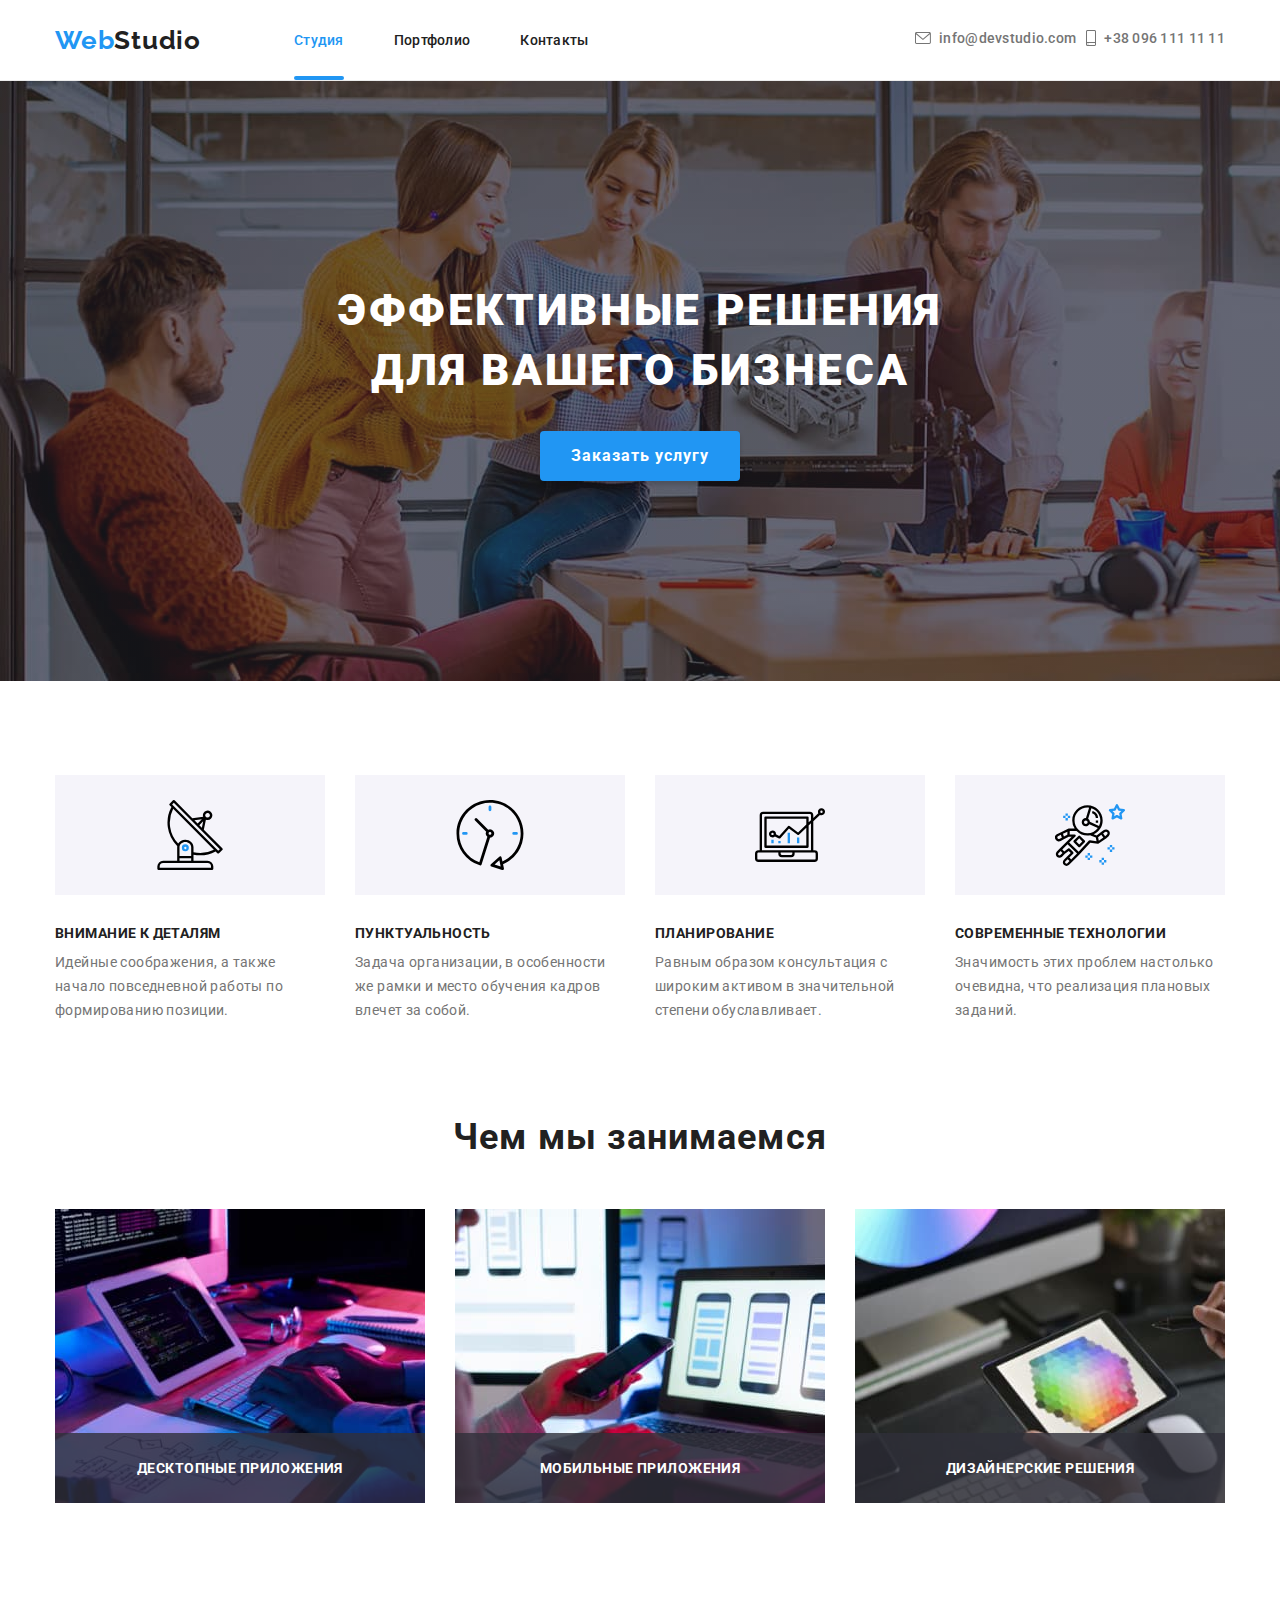
==== index.html @ fc6b143d "делает секцию work адаптивной" ====
<!DOCTYPE html>
<html lang="ru">
  <head>
    <meta charset="UTF-8" />
    <meta name="viewport" content="width=device-width, initial-scale=1.0" />
    <link
      href="https://fonts.googleapis.com/css2?family=Raleway:wght@700&family=Roboto:wght@400;500;700;900&display=swap"
      rel="stylesheet"
    />
    <link rel="stylesheet" href="./css/main.min.css" />
    <title>WebStudio</title>
  </head>
  <body>
    <!-- Header -->
    <header class="page-header">
      <div class="header-container">
        <a lang="en" href="./index.html" class="logo"
          ><span class="logo-accent">Web</span>Studio</a
        >

        <button type="button" class="menu-button">
          <svg
            class="mobile-menu-icon"
            width="40"
            height="40"
            aria-label="Переключатель мобильного меню"
          >
            <use
              class="icon-menu"
              href="./image/sprite.svg#icon-menu-mob"
            ></use>
            <use
              class="icon-close"
              href="./image/sprite.svg#icon-menu-close"
            ></use>
          </svg>
        </button>

        <div class="navigation-links">
          <nav>
            <ul class="top-menu">
              <li class="item">
                <a href="./index.html" class="top-menu--link current">Студия</a>
              </li>
              <li class="item">
                <a href="./portfolio.html" class="top-menu--link">Портфолио</a>
              </li>
              <li class="item">
                <a href="" class="top-menu--link">Контакты</a>
              </li>
            </ul>
          </nav>

          <address class="address">
            <ul class="top-address">
              <li class="item">
                <a href="mailto:info@devstudio.com" class="top-address--link"
                  ><svg class="mail-svg" width="16" height="12">
                    <use href="./image/sprite.svg#icon-envelope-hover"></use>
                  </svg>
                  info@devstudio.com</a
                >
              </li>
              <li class="item">
                <a href="tel:+380961111111" class="top-address--link"
                  ><svg class="phone-svg" width="10" height="16">
                    <use href="./image/sprite.svg#icon-smartphone"></use>
                  </svg>
                  +38 096 111 11 11</a
                >
              </li>
            </ul>
          </address>
        </div>
      </div>
    </header>
    <main>
      <!-- Герой -->

      <section class="hero">
        <div class="hero-container">
          <h1 class="main-title">Эффективные решения для вашего бизнеса</h1>
          <button type="button" class="button" data-modal-open>
            Заказать услугу
          </button>
        </div>
      </section>

      <!-- Преимущества -->

      <section class="advantage">
        <div class="advantage-container">
          <h2 class="visually-hidden">Преимущества</h2>
          <ul class="advantage-list">
            <li class="item">
              <div class="advantage--icon">
                <svg class="" width="70" height="70">
                  <use href="./image/sprite.svg#icon-antenna"></use>
                </svg>
              </div>
              <p class="advantage-title">Внимание к деталям</p>
              <p class="text">
                Идейные соображения, а также начало повседневной работы по
                формированию позиции.
              </p>
            </li>
            <li class="item">
              <div class="advantage--icon">
                <svg class="" width="70" height="70">
                  <use href="./image/sprite.svg#icon-clock"></use>
                </svg>
              </div>
              <p class="advantage-title">Пунктуальность</p>
              <p class="text">
                Задача организации, в особенности же рамки и место обучения
                кадров влечет за собой.
              </p>
            </li>
            <li class="item">
              <div class="advantage--icon">
                <svg class="" width="70" height="70">
                  <use href="./image/sprite.svg#icon-diagram"></use>
                </svg>
              </div>
              <p class="advantage-title">Планирование</p>
              <p class="text">
                Равным образом консультация с широким активом в значительной
                степени обуславливает.
              </p>
            </li>
            <li class="item">
              <div class="advantage--icon">
                <svg class="" width="70" height="70">
                  <use href="./image/sprite.svg#icon-astronaut"></use>
                </svg>
              </div>
              <p class="advantage-title">Современные технологии</p>
              <p class="text">
                Значимость этих проблем настолько очевидна, что реализация
                плановых заданий.
              </p>
            </li>
          </ul>
        </div>
      </section>

      <!-- Чем мы занимаемся -->

      <section class="work">
        <div class="work-container">
          <h2 class="title">Чем мы занимаемся</h2>
          <ul class="work-list">
            <li class="item">
              <img
                src="./image/rozrabotka.jpg"
                alt="Разработка сайтов"
                width="370"
                height="294"
              />
              <p class="work--title">Десктопные приложения</p>
            </li>
            <li class="item">
              <img
                src="./image/adaptiv-saitov.jpg"
                alt="Адаптивные сайты"
                width="370"
                height="294"
              />
              <p class="work--title">Мобильные приложения</p>
            </li>
            <li class="item">
              <img
                src="./image/dizain.jpg"
                alt="Создание дизайна для сайтов"
                width="370"
                height="294"
              />
              <p class="work--title">Дизайнерские решения</p>
            </li>
          </ul>
        </div>
      </section>

      <!-- Наша команда -->

      <section class="team" hidden>
        <div class="team-container">
          <h2 class="title">Наша команда</h2>
          <ul class="team-list">
            <li class="item">
              <img
                class="photo"
                src="./image/demyanenko.jpg"
                alt="Игорь Демьяненко"
                width="270"
                height="260"
              />
              <h3 class="name">Игорь Демьяненко</h3>
              <p class="specialty" lang="en">Product Designer</p>
              <ul class="social">
                <li class="social-item">
                  <a class="social-link" href="">
                    <svg class="social-svg" width="20" height="20">
                      <use href="./image/sprite.svg#icon-instagram"></use>
                    </svg>
                  </a>
                </li>
                <li class="social-item">
                  <a class="social-link" href="">
                    <svg class="social-svg" width="20" height="20">
                      <use href="./image/sprite.svg#icon-twitter"></use>
                    </svg>
                  </a>
                </li>
                <li class="social-item">
                  <a class="social-link" href="">
                    <svg class="social-svg" width="20" height="20">
                      <use href="./image/sprite.svg#icon-facebook"></use>
                    </svg>
                  </a>
                </li>
                <li class="social-item">
                  <a class="social-link" href="">
                    <svg class="social-svg" width="20" height="20">
                      <use href="./image/sprite.svg#icon-linkedin"></use>
                    </svg>
                  </a>
                </li>
              </ul>
            </li>
            <li class="item">
              <img
                class="photo"
                src="./image/repina.jpg"
                alt="Ольга Репина"
                width="270"
                height="260"
              />
              <h3 class="name">Ольга Репина</h3>
              <p class="specialty" lang="en">Frontend Developer</p>
              <ul class="social">
                <li class="social-item">
                  <a class="social-link" href="">
                    <svg class="social-svg" width="20" height="20">
                      <use href="./image/sprite.svg#icon-instagram"></use>
                    </svg>
                  </a>
                </li>
                <li class="social-item">
                  <a class="social-link" href="">
                    <svg class="social-svg" width="20" height="20">
                      <use href="./image/sprite.svg#icon-twitter"></use>
                    </svg>
                  </a>
                </li>
                <li class="social-item">
                  <a class="social-link" href="">
                    <svg class="social-svg" width="20" height="20">
                      <use href="./image/sprite.svg#icon-facebook"></use>
                    </svg>
                  </a>
                </li>
                <li class="social-item">
                  <a class="social-link" href="">
                    <svg class="social-svg" width="20" height="20">
                      <use href="./image/sprite.svg#icon-linkedin"></use>
                    </svg>
                  </a>
                </li>
              </ul>
            </li>
            <li class="item">
              <img
                class="photo"
                src="./image/tarasov.jpg"
                alt="Николай Тарасов"
                width="270"
                height="260"
              />
              <h3 class="name">Николай Тарасов</h3>
              <p class="specialty" lang="en">Marketing</p>
              <ul class="social">
                <li class="social-item">
                  <a class="social-link" href="">
                    <svg class="social-svg" width="20" height="20">
                      <use href="./image/sprite.svg#icon-instagram"></use>
                    </svg>
                  </a>
                </li>
                <li class="social-item">
                  <a class="social-link" href="">
                    <svg class="social-svg" width="20" height="20">
                      <use href="./image/sprite.svg#icon-twitter"></use>
                    </svg>
                  </a>
                </li>
                <li class="social-item">
                  <a class="social-link" href="">
                    <svg class="social-svg" width="20" height="20">
                      <use href="./image/sprite.svg#icon-facebook"></use>
                    </svg>
                  </a>
                </li>
                <li class="social-item">
                  <a class="social-link" href="">
                    <svg class="social-svg" width="20" height="20">
                      <use href="./image/sprite.svg#icon-linkedin"></use>
                    </svg>
                  </a>
                </li>
              </ul>
            </li>
            <li class="item">
              <img
                class="photo"
                src="./image/ermakov.jpg"
                alt="Михаил Ермаков"
                width="270"
                height="260"
              />
              <h3 class="name">Михаил Ермаков</h3>
              <p class="specialty" lang="en">UI Designer</p>
              <ul class="social">
                <li class="social-item">
                  <a class="social-link" href="">
                    <svg class="social-svg" width="20" height="20">
                      <use href="./image/sprite.svg#icon-instagram"></use>
                    </svg>
                  </a>
                </li>
                <li class="social-item">
                  <a class="social-link" href="">
                    <svg class="social-svg" width="20" height="20">
                      <use href="./image/sprite.svg#icon-twitter"></use>
                    </svg>
                  </a>
                </li>
                <li class="social-item">
                  <a class="social-link" href="">
                    <svg class="social-svg" width="20" height="20">
                      <use href="./image/sprite.svg#icon-facebook"></use>
                    </svg>
                  </a>
                </li>
                <li class="social-item">
                  <a class="social-link" href="">
                    <svg class="social-svg" width="20" height="20">
                      <use href="./image/sprite.svg#icon-linkedin"></use>
                    </svg>
                  </a>
                </li>
              </ul>
            </li>
          </ul>
        </div>
      </section>

      <!-- Клиенты -->

      <section class="clients" hidden>
        <div class="clients-container">
          <h2 class="title">Постоянные клиенты</h2>
          <ul class="clients-list">
            <li class="clients-item">
              <a href="" class="clients-link"
                ><svg class="clients-svg" width="44" height="49">
                  <use href="./image/sprite.svg#icon-logo-1"></use></svg
              ></a>
            </li>
            <li class="clients-item">
              <a href="" class="clients-link"
                ><svg class="clients-svg" width="40" height="52">
                  <use href="./image/sprite.svg#icon-logo-2"></use></svg
              ></a>
            </li>
            <li class="clients-item">
              <a href="" class="clients-link"
                ><svg class="clients-svg" width="41" height="42">
                  <use href="./image/sprite.svg#icon-logo-3"></use></svg
              ></a>
            </li>
            <li class="clients-item">
              <a href="" class="clients-link"
                ><svg class="clients-svg" width="79" height="42">
                  <use href="./image/sprite.svg#icon-logo-4"></use></svg
              ></a>
            </li>
            <li class="clients-item">
              <a href="" class="clients-link"
                ><svg class="clients-svg" width="59" height="47">
                  <use href="./image/sprite.svg#icon-logo-5"></use></svg
              ></a>
            </li>
            <li class="clients-item">
              <a href="" class="clients-link"
                ><svg class="clients-svg" width="88" height="45">
                  <use href="./image/sprite.svg#icon-logo-6"></use></svg
              ></a>
            </li>
          </ul>
        </div>
      </section>
    </main>

    <!-- Footer -->

    <footer class="footer" hidden>
      <div class="footer-container">
        <div class="address">
          <a lang="en" href="./index.html" class="logo"
            ><span class="logo-accent">Web</span>Studio</a
          >
          <address>
            <ul class="footer-address">
              <li class="item">
                <a
                  href="https://goo.gl/maps/jd2Q6fffBSF1kD2X9"
                  class="footer-address__link"
                  target="_blank"
                  >г. Киев, пр-т Леси Украинки, 26</a
                >
              </li>
              <li class="item">
                <a href="mailto:info@example.com" class="footer-address__link"
                  >info@example.com</a
                >
              </li>
              <li class="item">
                <a href="tel:+380991111111" class="footer-address__link"
                  >+38 099 111 11 11</a
                >
              </li>
            </ul>
          </address>
        </div>

        <!-- Блок присоединяйтесь -->

        <div class="join">
          <b class="join-title">присоединяйтесь</b>
          <ul class="social">
            <li class="social-item">
              <a class="social-link" href="">
                <svg class="social-svg" width="20" height="20">
                  <use href="./image/sprite.svg#icon-instagram"></use>
                </svg>
              </a>
            </li>
            <li class="social-item">
              <a class="social-link" href="">
                <svg class="social-svg" width="20" height="20">
                  <use href="./image/sprite.svg#icon-twitter"></use>
                </svg>
              </a>
            </li>
            <li class="social-item">
              <a class="social-link" href="">
                <svg class="social-svg" width="20" height="20">
                  <use href="./image/sprite.svg#icon-facebook"></use>
                </svg>
              </a>
            </li>
            <li class="social-item">
              <a class="social-link" href="">
                <svg class="social-svg" width="20" height="20">
                  <use href="./image/sprite.svg#icon-linkedin"></use>
                </svg>
              </a>
            </li>
          </ul>
        </div>
        <!-- Подпишитесь на рассылку -->

        <div class="subscribe">
          <p class="subscribe--title">Подпишитесь на рассылку</p>
          <form>
            <label class="subscribe--label">
              <input
                type="email"
                name="mail"
                class="user-email"
                placeholder="E-mail"
              />
            </label>
            <button type="submit" class="button">
              <span class="subscribe--button__text">Подписаться</span>
              <svg width="24" height="24">
                <use href="./image/sprite.svg#icon-send"></use>
              </svg>
            </button>
          </form>
        </div>
      </div>
    </footer>
    <!--   <div class="backdrop is-hidden" data-modal hidden>
      <div class="modal">
        <p class="modal-title">Оставьте свои данные, мы вам перезвоним</p>

        <form class="modal-form">
          <label class="modal-label">
            <span class="modal-label-text">Имя</span>

            <input
              class="modal-input"
              type="text"
              name="user-name"
              placeholder=" "
            />
            <svg class="modal-svg" width="18" height="18">
              <use href="./image/sprite.svg#icon-person-black"></use>
            </svg>
          </label>

          <label class="modal-label">
            <span class="modal-label-text">Телефон</span>
            <input
              class="modal-input"
              type="tel"
              name="phone"
              placeholder=" "
            />
            <svg class="modal-svg" width="18" height="18">
              <use href="./image/sprite.svg#icon-phone-black"></use>
            </svg>
          </label>

          <label class="modal-label">
            <span class="modal-label-text">Почта</span>
            <input
              class="modal-input"
              type="email"
              name="mail"
              placeholder=" "
            />
            <svg class="modal-svg" width="18" height="18">
              <use href="./image/sprite.svg#icon-email-black"></use>
            </svg>
          </label>

          <label class="modal-label-textarea">
            <span class="modal-label-text">Комментарий</span>
            <textarea
              class="modal-textarea"
              name="massege"
              placeholder="Введите текст"
            ></textarea>
          </label>

          <label class="label-policy">
            <input
              type="checkbox"
              name="policy-check"
              class="policy-check-input visually-hidden"
            />

            <!-- Оформление чекбокса через свг спрайт -->

    <!--          <span class="label-policy-check">
              <svg width="11" height="8">
                <use href="./image/sprite.svg#icon-Vector"></use>
              </svg>
            </span>

             ===================================== -->

    <!--        <span class="label-policy-text"
              >Соглашаюсь с рассылкой и принимаю
              <a href="" class="policy-link">Условия договора</a></span
            >
          </label>

          <button type="submit" class="modal-button">Отправить</button>
        </form>
        <button type="button" class="modal-btn" data-modal-close>
          <svg class="" width="18" height="18">
            <use href="./image/sprite.svg#icon-close-black"></use>
          </svg>
        </button>
      </div>
    </div>-->
    <script src="./js/modal.js"></script>
  </body>
</html>
---- css/main.min.css ----
/*! modern-normalize v1.0.0 | MIT License | https://github.com/sindresorhus/modern-normalize */*,*::before,*::after{box-sizing:border-box}:root{tab-size:4}html{line-height:1.15;-webkit-text-size-adjust:100%}body{margin:0}body{font-family:system-ui,-apple-system,"Segoe UI",Roboto,Helvetica,Arial,sans-serif,"Apple Color Emoji","Segoe UI Emoji"}hr{height:0;color:inherit}abbr[title]{text-decoration:underline dotted}b,strong{font-weight:bolder}code,kbd,samp,pre{font-family:ui-monospace, SFMono-Regular, Consolas, 'Liberation Mono', Menlo, monospace;font-size:1em}small{font-size:80%}sub,sup{font-size:75%;line-height:0;position:relative;vertical-align:baseline}sub{bottom:-0.25em}sup{top:-0.5em}table{text-indent:0;border-color:inherit}button,input,optgroup,select,textarea{font-family:inherit;font-size:100%;line-height:1.15;margin:0}button,select{text-transform:none}button,[type='button'],[type='reset'],[type='submit']{-webkit-appearance:button}::-moz-focus-inner{border-style:none;padding:0}:-moz-focusring{outline:1px dotted ButtonText}:-moz-ui-invalid{box-shadow:none}legend{padding:0}progress{vertical-align:baseline}::-webkit-inner-spin-button,::-webkit-outer-spin-button{height:auto}[type='search']{-webkit-appearance:textfield;outline-offset:-2px}::-webkit-search-decoration{-webkit-appearance:none}::-webkit-file-upload-button{-webkit-appearance:button;font:inherit}summary{display:list-item}.top-menu,.top-address,.advantage-list,.work-list,.team-list,.clients-list,.footer-address,.social{list-style:none;padding:0;margin:0}.logo,.top-menu--link,.top-address--link,.footer-address__link,.social-link{display:inline-flex;text-decoration:none;font-style:normal}.hero-container,.advantage-container,.work-container,.team-container,.clients-container,.footer-container{margin-left:auto;margin-right:auto;padding-left:15px;padding-right:15px;width:100%}@media screen and (min-width: 480px){.hero-container,.advantage-container,.work-container,.team-container,.clients-container,.footer-container{width:480px}}@media screen and (min-width: 768px){.hero-container,.advantage-container,.work-container,.team-container,.clients-container,.footer-container{width:768px}}@media screen and (min-width: 1200px){.hero-container,.advantage-container,.work-container,.team-container,.clients-container,.footer-container{width:1200px}}body{font-family:Roboto, sans-serif;font-style:normal;font-weight:400;font-size:14px;line-height:1.16;letter-spacing:0.02em;color:#757575}.button,.modal-button{padding-top:10px;padding-bottom:10px;font-weight:700;font-size:16px;line-height:1.87;letter-spacing:0.06em;width:200px;height:50px;background-color:#2196f3;color:#fff;box-shadow:0px 4px 4px rgba(0,0,0,0.15);border-radius:4px;border:0}.title{margin-top:0;margin-bottom:50px;font-weight:700;font-size:36px;line-height:1.16;letter-spacing:0.03em;text-align:center;color:#212121}.visually-hidden{position:absolute !important;clip:rect(1px 1px 1px 1px);clip:rect(1px, 1px, 1px, 1px);padding:0 !important;border:0 !important;height:1px !important;width:1px !important;overflow:hidden}img{display:block}button{cursor:pointer}.logo{font-family:Raleway, sans-serif;font-size:24px;font-weight:700;line-height:1.16;letter-spacing:0.03em;color:#212121}@media screen and (min-width: 768px){.logo{margin-right:88px}}@media screen and (min-width: 1200px){.logo{margin-right:93px}}.logo-accent{color:#2196f3}@media screen and (min-width: 1200px){.logo{margin-right:93px;font-size:26px;line-height:1.19}}.footer .logo{margin-right:0;margin-bottom:30px;color:#fff}.menu-button{display:inline-flex;margin:0;margin-left:auto;padding:0;border:none;background-color:transparent}@media screen and (min-width: 768px){.menu-button{display:none}}@media screen and (max-width: 767px){.menu-button.is-open .icon-close,.menu-button.is-open ~ .navigation-links{display:block}}.menu-button.is-open .icon-menu{display:none}.menu-button:hover .mobile-menu-icon,.menu-button:focus .mobile-menu-icon{fill:#2196f3}.icon-close{display:none}.navigation-links{display:flex;width:100%;justify-content:space-between}@media screen and (max-width: 767px){.navigation-links{display:none;position:absolute;top:100%;left:0;padding:60px 0;box-shadow:0px 4px 4px rgba(0,0,0,0.25)}}@media screen and (max-width: 767px){.top-menu{text-align:center;margin-bottom:60px}.top-menu .item:not(:last-child){margin-bottom:40px}}@media screen and (min-width: 768px){.top-menu{display:flex;height:80px;align-items:center}.top-menu .item:not(:last-child){margin-right:50px}}.top-menu--link{position:relative;display:inline-flex;font-weight:500;font-size:18px;line-height:1.16;letter-spacing:0.02em;color:#212121;transition:color 250ms cubic-bezier(0.4, 0, 0.2, 1)}@media screen and (min-width: 768px){.top-menu--link{font-size:14px;align-items:center;height:80px}}.top-menu--link.current{position:relative}.top-menu--link.current::before{content:'';position:absolute;top:calc(100% + 8px);left:0;width:100%;height:4px;border-radius:2px;background-color:#2196f3}@media screen and (min-width: 768px){.top-menu--link.current::before{top:calc(100% - 4px)}}.top-menu--link:hover,.top-menu--link:focus{color:#2196f3}.current{color:#2196f3}.page-header{position:relative;border-bottom:1px solid #ececec}.header-container{display:flex;align-items:center;height:60px;padding:0 15px;margin:0 auto}@media screen and (min-width: 480px){.header-container{width:480px}}@media screen and (min-width: 768px){.header-container{width:768px;margin:0 auto;height:80px}}@media screen and (min-width: 1200px){.header-container{width:1200px}}@media screen and (max-width: 767px){.top-address{text-align:center}}@media screen and (min-width: 1200px){.top-address{display:flex}}@media screen and (max-width: 767px){.top-address .item:not(:last-child){margin-bottom:16px}}@media screen and (max-width: 1199px){.top-address .item:not(:last-child){margin-bottom:10px}}@media screen and (min-width: 1200px){.top-address .item:not(:last-child){margin-right:10px}}.top-address--link{align-items:center;font-weight:500;font-size:18px;line-height:1.16;letter-spacing:0.02em;color:#757575}@media screen and (min-width: 768px){.top-address--link{font-size:12px;line-height:1.16}}@media screen and (min-width: 1200px){.top-address--link{font-size:14px}}.top-address--link:hover,.top-address--link:focus{color:#2196f3}.top-address--link:hover .mail-svg,.top-address--link:focus .mail-svg{fill:#2196f3}.top-address--link:hover .phone-svg,.top-address--link:focus .phone-svg{fill:#2196f3}.mail-svg{margin-right:10px;fill:#757575;transition:fill 250ms cubic-bezier(0.4, 0, 0.2, 1)}@media screen and (min-width: 768px){.mail-svg{margin-right:8px}}.phone-svg{margin-right:10px;fill:#757575;transition:fill 250ms cubic-bezier(0.4, 0, 0.2, 1)}@media screen and (min-width: 768px){.phone-svg{margin-right:8px}}@media screen and (min-width: 768px){.address{display:flex;align-items:center;margin-left:auto}}.hero{padding-top:50px;padding-bottom:50px;margin:0 auto;display:flex;align-items:center;height:400px;width:100%;background-color:#212121;background-image:linear-gradient(rgba(47,48,58,0.4), rgba(47,48,58,0.4)),url("../image/hero-Img.jpg")}@media screen and (max-width: 767px){.hero{max-width:480px}}@media screen and (min-width: 768px) and (max-width: 1199px){.hero{max-width:768px}}@media screen and (min-width: 1200px){.hero{max-width:1600px;height:600px}}.hero-container{display:flex;flex-direction:column;justify-content:center;align-items:center}.main-title{margin-top:0;margin-bottom:30px;margin-left:auto;margin-right:auto;font-weight:900;font-size:26px;line-height:1.62;text-align:center;letter-spacing:0.06em;text-transform:uppercase;color:#fff;max-width:360px}@media screen and (min-width: 1200px){.main-title{font-size:44px;line-height:1.36;max-width:696px}}.advantage{padding-top:60px;padding-bottom:60px}@media screen and (min-width: 1200px){.advantage{padding-top:94px;padding-bottom:94px}}.advantage .text{margin-top:0;margin-bottom:0;line-height:1.71;letter-spacing:0.03em}@media screen and (min-width: 768px){.advantage-list{display:flex;flex-wrap:wrap;margin:-15px}}.advantage-title{margin-top:0;margin-bottom:10px;font-size:14px;font-weight:700;letter-spacing:0.03em;text-transform:uppercase;color:#212121}.advantage--icon{display:flex;margin-bottom:30px;align-items:center;justify-content:center;height:120px;background-color:#f5f4fa}.advantage .item{max-width:450px}@media screen and (min-width: 768px){.advantage .item{max-width:354px;margin:15px}}@media screen and (min-width: 1200px){.advantage .item{max-width:270px}}.work{display:none;margin-bottom:94px}@media screen and (min-width: 1200px){.work{display:block}}.work-list{display:flex}.work .item{position:relative;width:370px}.work .item:not(:last-child){margin-right:30px}.work--title{display:flex;align-items:center;justify-content:center;position:absolute;bottom:0;left:0;margin-top:0;margin-bottom:0;width:100%;height:70px;font-weight:700;font-size:14px;letter-spacing:0.03em;text-transform:uppercase;color:#fff;background:rgba(47,48,58,0.8)}.team{padding-top:94px;padding-bottom:94px}.team-list{display:flex}.team .item{padding-bottom:30px;width:270px;box-shadow:0px 1px 3px rgba(0,0,0,0.12),0px 1px 1px rgba(0,0,0,0.14),0px 2px 1px rgba(0,0,0,0.2);border-radius:0px 0px 4px 4px}.team .item:not(:last-child){margin-right:30px}.name{margin-top:0;margin-bottom:10px;font-weight:500;font-size:16px;line-height:1.18;letter-spacing:0.03em;text-align:center;color:#212121}.specialty{margin-top:0;margin-bottom:16px;text-align:center}.photo{margin-bottom:30px}.clients{margin-top:94px;margin-bottom:94px}.clients-list{display:flex}.clients-item:not(:last-child){margin-right:30px}.clients-svg{fill:#afb1b8;transition:fill 250ms cubic-bezier(0.4, 0, 0.2, 1)}.clients-link{display:flex;justify-content:center;align-items:center;width:170px;height:90px;border:1px solid #afb1b8;box-sizing:border-box;border-radius:4px;transition:border-color 250ms cubic-bezier(0.4, 0, 0.2, 1)}.clients-link:hover,.clients-link:focus{border-color:#2196f3}.clients-link:hover .clients-svg,.clients-link:focus .clients-svg{fill:#2196f3}.footer{padding-top:60px;padding-bottom:60px;background-color:#2f303a}.footer-container{display:flex;justify-content:space-between}.footer .address{margin-right:70px;margin-left:0}.footer-address{font-size:14px;line-height:1.71;letter-spacing:0.03em}.footer-address .contact-address{color:#fff}.footer-address .item:not(:last-child){margin-bottom:9px}.footer-address .item:first-child .footer-address__link{color:#fff}.footer-address__link{color:rgba(255,255,255,0.6)}.backdrop{position:fixed;display:flex;top:0;left:0;width:100%;height:100%;background-color:rgba(0,0,0,0.2);opacity:1;overflow-y:scroll;transition:opacity 250ms cubic-bezier(0.4, 0, 0.2, 1)}.modal{position:relative;margin:auto;padding:40px;transform:scale(1);width:528px;max-height:581px;background:#fff;box-shadow:0px 1px 3px rgba(0,0,0,0.12),0px 1px 1px rgba(0,0,0,0.14),0px 2px 1px rgba(0,0,0,0.2);border-radius:4px;opacity:1;transition:transform 250ms cubic-bezier(0.4, 0, 0.2, 1),opacity 250ms cubic-bezier(0.4, 0, 0.2, 1)}.modal-title{margin-top:0;margin-bottom:30px;font-weight:700;font-size:20px;line-height:1.15;text-align:center;letter-spacing:0.03em;color:#212121}.modal-button{display:block;margin:0 auto}.modal-svg{position:absolute;left:12px;top:50%;transform:translateY(-50%);transition:fill 250ms cubic-bezier(0.4, 0, 0.2, 1)}.modal-btn{position:absolute;display:flex;align-items:center;justify-content:center;padding:0;top:8px;right:8px;width:30px;height:30px;background:#fff;border:1px solid rgba(0,0,0,0.1);border-radius:50%;transition:fill 250ms cubic-bezier(0.4, 0, 0.2, 1)}.modal-btn-btn:hover,.modal-btn-btn:focus{fill:#2196f3}.backdrop.is-hidden{opacity:0;pointer-events:none}.backdrop.is-hidden .modal{transform:scale(1.5);opacity:0}.modal-input{padding-left:42px;width:100%;height:40px;border:1px solid rgba(33,33,33,0.2);border-radius:4px;transition:border-color 250ms cubic-bezier(0.4, 0, 0.2, 1)}.modal-input:focus{outline:none;border:1px solid #2196f3}.modal-input:focus ~ .modal-svg{fill:#2196f3}.modal-input:not(:placeholder-shown) ~ .modal-svg{fill:#2196f3}.modal-label{position:relative;display:block;margin-bottom:28px}.modal-label-text{position:absolute;left:0;top:-18px}.modal-label-textarea{position:relative;display:block;margin-bottom:20px}.modal-textarea{padding:12px 16px;width:100%;height:120px;border:1px solid rgba(33,33,33,0.2);border-radius:4px;resize:none;transition:border-color 250ms cubic-bezier(0.4, 0, 0.2, 1)}.modal-textarea:focus{outline:none;border:1px solid #2196f3}.modal-textarea::placeholder{letter-spacing:0.01em;color:rgba(117,117,117,0.5)}.label-policy{display:flex;align-items:center;margin-bottom:30px}.label-policy-text{display:flex;line-height:1.71;letter-spacing:0.03em;color:#757575}.policy-link{display:block;height:19px;color:#2196f3;margin-left:3px;border-bottom:1px solid #2196f3;text-decoration:none}.label-policy-check{display:flex;justify-content:center;align-items:center;margin-right:7px;width:16px;height:15px;border:1px solid #212121;border-radius:2px;transition:background-color 250ms cubic-bezier(0.4, 0, 0.2, 1),border-color 250ms cubic-bezier(0.4, 0, 0.2, 1)}.policy-check-input:checked ~ .label-policy-check{background-color:#2196f3;border:1px solid #2196f3}.social{display:flex;justify-content:center}.social-item:not(:last-child){margin-right:10px}.social-svg{fill:#afb1b8;transition:fill 250ms cubic-bezier(0.4, 0, 0.2, 1)}.social-link{display:flex;justify-content:center;align-items:center;width:44px;height:44px;border-radius:50%;transition:background-color 250ms cubic-bezier(0.4, 0, 0.2, 1)}.social-link:hover,.social-link:focus{background-color:#2196f3}.social-link:hover .social-svg,.social-link:focus .social-svg{fill:#fff}.subscribe--title{margin-top:0;margin-bottom:20px;font-weight:700;letter-spacing:0.03em;text-transform:uppercase;color:#fff}.user-email{padding-left:16px;width:358px;height:50px;border:1px solid rgba(255,255,255,0.3);box-sizing:border-box;border-radius:4px;background-color:transparent;color:#fff}.user-email::placeholder{font-size:16px;line-height:1.25;letter-spacing:0.03em;color:rgba(255,255,255,0.6)}.user-email:focus{outline:none}.subscribe--label{position:relative;margin-right:12px}.subscribe--button__text{margin-right:10px;font-weight:700;font-size:16px;line-height:1.87;letter-spacing:0.06em;color:#fff}.subscribe .button,.subscribe .modal-button{display:inline-flex;align-items:center;justify-content:center}.join{margin-right:93px}.join-title{display:inline-block;margin-bottom:30px;font-weight:700;letter-spacing:0.03em;text-transform:uppercase;color:#fff}.join .social-link{background:rgba(255,255,255,0.1);transition:background-color 250ms cubic-bezier(0.4, 0, 0.2, 1)}.join .social-svg{fill:#fff}.join .social-link:hover,.join .social-link:focus{background-color:#2196f3}
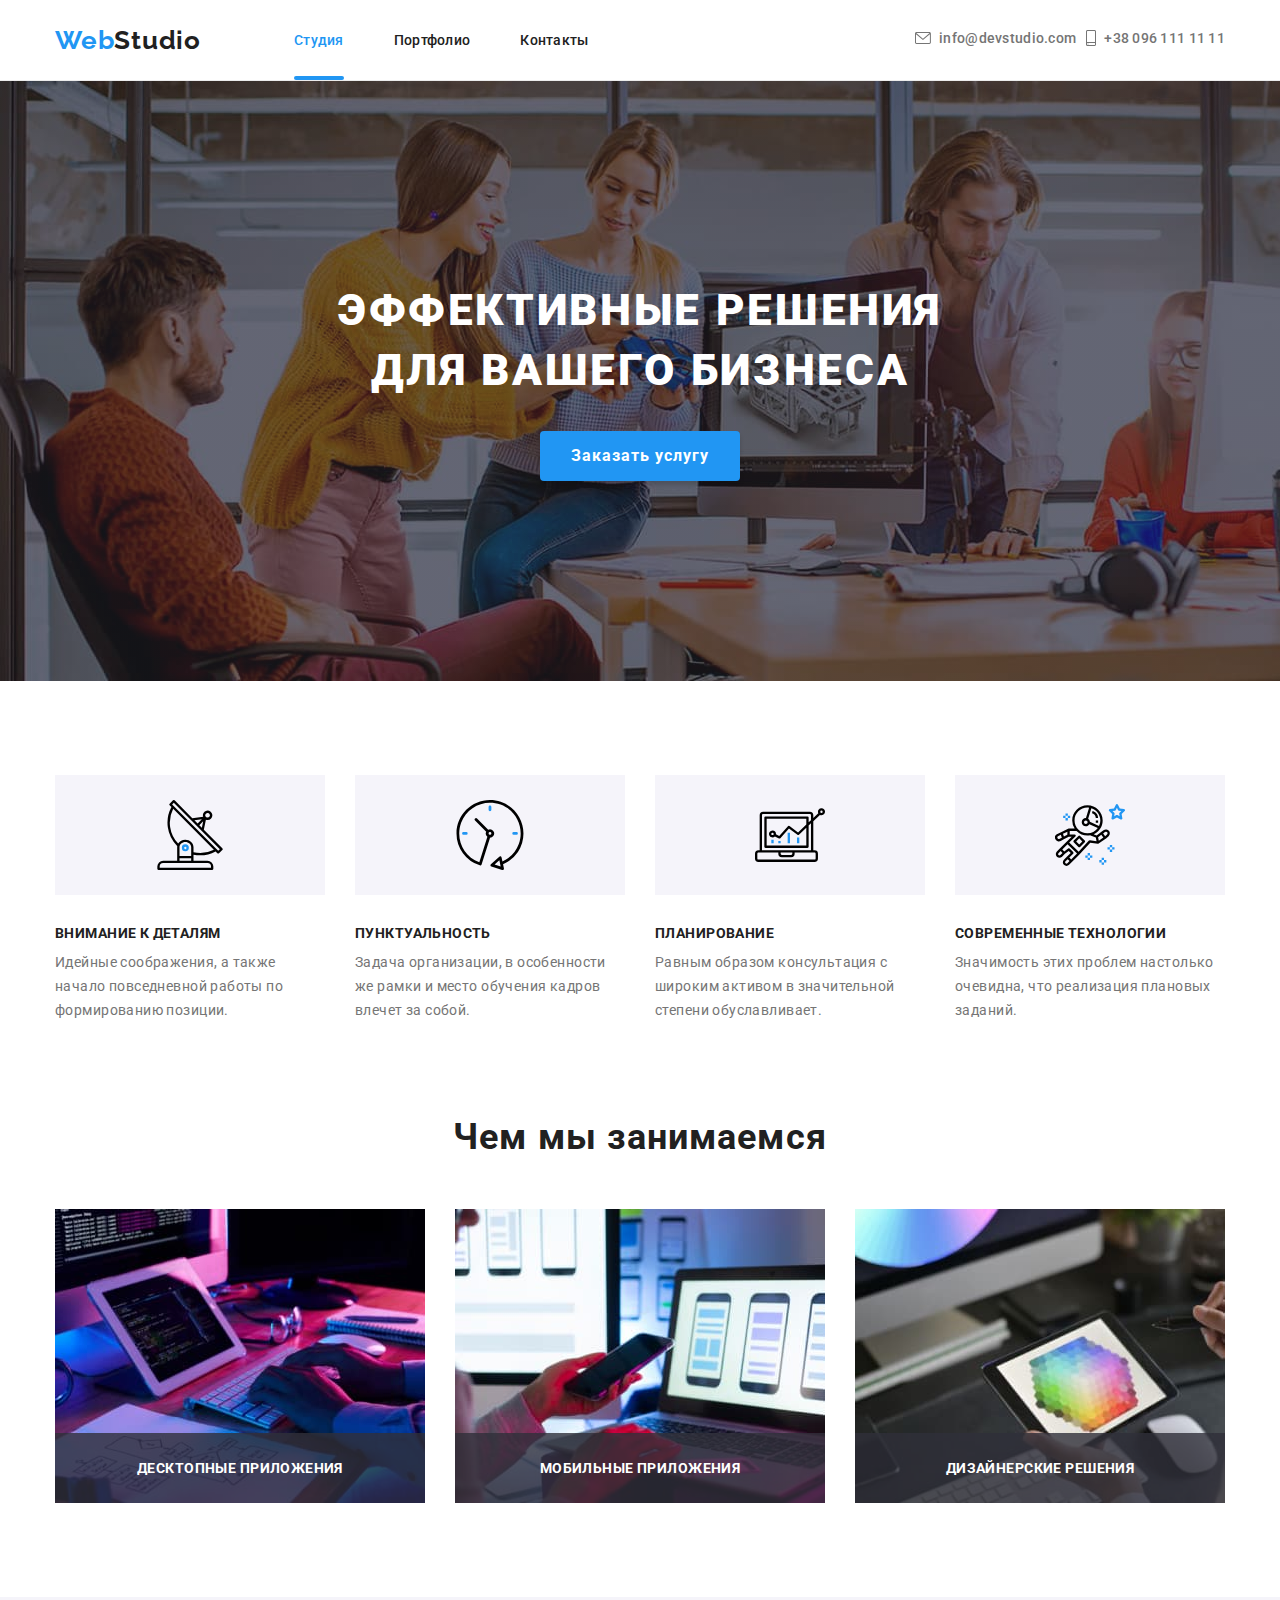
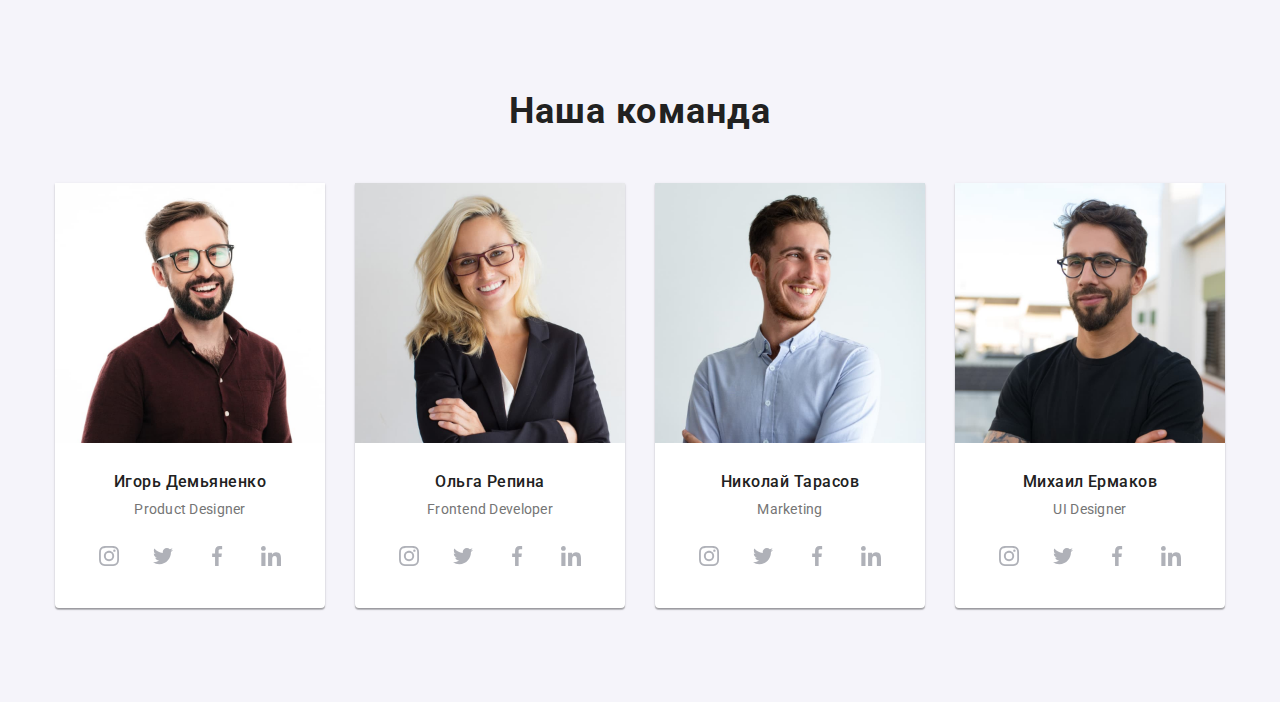
==== commit 6d4782c2: "добавляет секции команда адаптивность" ====
--- a/index.html
+++ b/index.html
@@ -183,7 +183,7 @@
 
       <!-- Наша команда -->
 
-      <section class="team" hidden>
+      <section class="team">
         <div class="team-container">
           <h2 class="title">Наша команда</h2>
           <ul class="team-list">
@@ -192,8 +192,6 @@
                 class="photo"
                 src="./image/demyanenko.jpg"
                 alt="Игорь Демьяненко"
-                width="270"
-                height="260"
               />
               <h3 class="name">Игорь Демьяненко</h3>
               <p class="specialty" lang="en">Product Designer</p>
@@ -229,13 +227,7 @@
               </ul>
             </li>
             <li class="item">
-              <img
-                class="photo"
-                src="./image/repina.jpg"
-                alt="Ольга Репина"
-                width="270"
-                height="260"
-              />
+              <img class="photo" src="./image/repina.jpg" alt="Ольга Репина" />
               <h3 class="name">Ольга Репина</h3>
               <p class="specialty" lang="en">Frontend Developer</p>
               <ul class="social">
@@ -274,8 +266,6 @@
                 class="photo"
                 src="./image/tarasov.jpg"
                 alt="Николай Тарасов"
-                width="270"
-                height="260"
               />
               <h3 class="name">Николай Тарасов</h3>
               <p class="specialty" lang="en">Marketing</p>
@@ -315,8 +305,6 @@
                 class="photo"
                 src="./image/ermakov.jpg"
                 alt="Михаил Ермаков"
-                width="270"
-                height="260"
               />
               <h3 class="name">Михаил Ермаков</h3>
               <p class="specialty" lang="en">UI Designer</p>
--- a/css/main.min.css
+++ b/css/main.min.css
@@ -1 +1 @@
-/*! modern-normalize v1.0.0 | MIT License | https://github.com/sindresorhus/modern-normalize */*,*::before,*::after{box-sizing:border-box}:root{tab-size:4}html{line-height:1.15;-webkit-text-size-adjust:100%}body{margin:0}body{font-family:system-ui,-apple-system,"Segoe UI",Roboto,Helvetica,Arial,sans-serif,"Apple Color Emoji","Segoe UI Emoji"}hr{height:0;color:inherit}abbr[title]{text-decoration:underline dotted}b,strong{font-weight:bolder}code,kbd,samp,pre{font-family:ui-monospace, SFMono-Regular, Consolas, 'Liberation Mono', Menlo, monospace;font-size:1em}small{font-size:80%}sub,sup{font-size:75%;line-height:0;position:relative;vertical-align:baseline}sub{bottom:-0.25em}sup{top:-0.5em}table{text-indent:0;border-color:inherit}button,input,optgroup,select,textarea{font-family:inherit;font-size:100%;line-height:1.15;margin:0}button,select{text-transform:none}button,[type='button'],[type='reset'],[type='submit']{-webkit-appearance:button}::-moz-focus-inner{border-style:none;padding:0}:-moz-focusring{outline:1px dotted ButtonText}:-moz-ui-invalid{box-shadow:none}legend{padding:0}progress{vertical-align:baseline}::-webkit-inner-spin-button,::-webkit-outer-spin-button{height:auto}[type='search']{-webkit-appearance:textfield;outline-offset:-2px}::-webkit-search-decoration{-webkit-appearance:none}::-webkit-file-upload-button{-webkit-appearance:button;font:inherit}summary{display:list-item}.top-menu,.top-address,.advantage-list,.work-list,.team-list,.clients-list,.footer-address,.social{list-style:none;padding:0;margin:0}.logo,.top-menu--link,.top-address--link,.footer-address__link,.social-link{display:inline-flex;text-decoration:none;font-style:normal}.hero-container,.advantage-container,.work-container,.team-container,.clients-container,.footer-container{margin-left:auto;margin-right:auto;padding-left:15px;padding-right:15px;width:100%}@media screen and (min-width: 480px){.hero-container,.advantage-container,.work-container,.team-container,.clients-container,.footer-container{width:480px}}@media screen and (min-width: 768px){.hero-container,.advantage-container,.work-container,.team-container,.clients-container,.footer-container{width:768px}}@media screen and (min-width: 1200px){.hero-container,.advantage-container,.work-container,.team-container,.clients-container,.footer-container{width:1200px}}body{font-family:Roboto, sans-serif;font-style:normal;font-weight:400;font-size:14px;line-height:1.16;letter-spacing:0.02em;color:#757575}.button,.modal-button{padding-top:10px;padding-bottom:10px;font-weight:700;font-size:16px;line-height:1.87;letter-spacing:0.06em;width:200px;height:50px;background-color:#2196f3;color:#fff;box-shadow:0px 4px 4px rgba(0,0,0,0.15);border-radius:4px;border:0}.title{margin-top:0;margin-bottom:50px;font-weight:700;font-size:36px;line-height:1.16;letter-spacing:0.03em;text-align:center;color:#212121}.visually-hidden{position:absolute !important;clip:rect(1px 1px 1px 1px);clip:rect(1px, 1px, 1px, 1px);padding:0 !important;border:0 !important;height:1px !important;width:1px !important;overflow:hidden}img{display:block}button{cursor:pointer}.logo{font-family:Raleway, sans-serif;font-size:24px;font-weight:700;line-height:1.16;letter-spacing:0.03em;color:#212121}@media screen and (min-width: 768px){.logo{margin-right:88px}}@media screen and (min-width: 1200px){.logo{margin-right:93px}}.logo-accent{color:#2196f3}@media screen and (min-width: 1200px){.logo{margin-right:93px;font-size:26px;line-height:1.19}}.footer .logo{margin-right:0;margin-bottom:30px;color:#fff}.menu-button{display:inline-flex;margin:0;margin-left:auto;padding:0;border:none;background-color:transparent}@media screen and (min-width: 768px){.menu-button{display:none}}@media screen and (max-width: 767px){.menu-button.is-open .icon-close,.menu-button.is-open ~ .navigation-links{display:block}}.menu-button.is-open .icon-menu{display:none}.menu-button:hover .mobile-menu-icon,.menu-button:focus .mobile-menu-icon{fill:#2196f3}.icon-close{display:none}.navigation-links{display:flex;width:100%;justify-content:space-between}@media screen and (max-width: 767px){.navigation-links{display:none;position:absolute;top:100%;left:0;padding:60px 0;box-shadow:0px 4px 4px rgba(0,0,0,0.25)}}@media screen and (max-width: 767px){.top-menu{text-align:center;margin-bottom:60px}.top-menu .item:not(:last-child){margin-bottom:40px}}@media screen and (min-width: 768px){.top-menu{display:flex;height:80px;align-items:center}.top-menu .item:not(:last-child){margin-right:50px}}.top-menu--link{position:relative;display:inline-flex;font-weight:500;font-size:18px;line-height:1.16;letter-spacing:0.02em;color:#212121;transition:color 250ms cubic-bezier(0.4, 0, 0.2, 1)}@media screen and (min-width: 768px){.top-menu--link{font-size:14px;align-items:center;height:80px}}.top-menu--link.current{position:relative}.top-menu--link.current::before{content:'';position:absolute;top:calc(100% + 8px);left:0;width:100%;height:4px;border-radius:2px;background-color:#2196f3}@media screen and (min-width: 768px){.top-menu--link.current::before{top:calc(100% - 4px)}}.top-menu--link:hover,.top-menu--link:focus{color:#2196f3}.current{color:#2196f3}.page-header{position:relative;border-bottom:1px solid #ececec}.header-container{display:flex;align-items:center;height:60px;padding:0 15px;margin:0 auto}@media screen and (min-width: 480px){.header-container{width:480px}}@media screen and (min-width: 768px){.header-container{width:768px;margin:0 auto;height:80px}}@media screen and (min-width: 1200px){.header-container{width:1200px}}@media screen and (max-width: 767px){.top-address{text-align:center}}@media screen and (min-width: 1200px){.top-address{display:flex}}@media screen and (max-width: 767px){.top-address .item:not(:last-child){margin-bottom:16px}}@media screen and (max-width: 1199px){.top-address .item:not(:last-child){margin-bottom:10px}}@media screen and (min-width: 1200px){.top-address .item:not(:last-child){margin-right:10px}}.top-address--link{align-items:center;font-weight:500;font-size:18px;line-height:1.16;letter-spacing:0.02em;color:#757575}@media screen and (min-width: 768px){.top-address--link{font-size:12px;line-height:1.16}}@media screen and (min-width: 1200px){.top-address--link{font-size:14px}}.top-address--link:hover,.top-address--link:focus{color:#2196f3}.top-address--link:hover .mail-svg,.top-address--link:focus .mail-svg{fill:#2196f3}.top-address--link:hover .phone-svg,.top-address--link:focus .phone-svg{fill:#2196f3}.mail-svg{margin-right:10px;fill:#757575;transition:fill 250ms cubic-bezier(0.4, 0, 0.2, 1)}@media screen and (min-width: 768px){.mail-svg{margin-right:8px}}.phone-svg{margin-right:10px;fill:#757575;transition:fill 250ms cubic-bezier(0.4, 0, 0.2, 1)}@media screen and (min-width: 768px){.phone-svg{margin-right:8px}}@media screen and (min-width: 768px){.address{display:flex;align-items:center;margin-left:auto}}.hero{padding-top:50px;padding-bottom:50px;margin:0 auto;display:flex;align-items:center;height:400px;width:100%;background-color:#212121;background-image:linear-gradient(rgba(47,48,58,0.4), rgba(47,48,58,0.4)),url("../image/hero-Img.jpg")}@media screen and (max-width: 767px){.hero{max-width:480px}}@media screen and (min-width: 768px) and (max-width: 1199px){.hero{max-width:768px}}@media screen and (min-width: 1200px){.hero{max-width:1600px;height:600px}}.hero-container{display:flex;flex-direction:column;justify-content:center;align-items:center}.main-title{margin-top:0;margin-bottom:30px;margin-left:auto;margin-right:auto;font-weight:900;font-size:26px;line-height:1.62;text-align:center;letter-spacing:0.06em;text-transform:uppercase;color:#fff;max-width:360px}@media screen and (min-width: 1200px){.main-title{font-size:44px;line-height:1.36;max-width:696px}}.advantage{padding-top:60px;padding-bottom:60px}@media screen and (min-width: 1200px){.advantage{padding-top:94px;padding-bottom:94px}}.advantage .text{margin-top:0;margin-bottom:0;line-height:1.71;letter-spacing:0.03em}@media screen and (min-width: 768px){.advantage-list{display:flex;flex-wrap:wrap;margin:-15px}}.advantage-title{margin-top:0;margin-bottom:10px;font-size:14px;font-weight:700;letter-spacing:0.03em;text-transform:uppercase;color:#212121}.advantage--icon{display:flex;margin-bottom:30px;align-items:center;justify-content:center;height:120px;background-color:#f5f4fa}.advantage .item{max-width:450px}@media screen and (min-width: 768px){.advantage .item{max-width:354px;margin:15px}}@media screen and (min-width: 1200px){.advantage .item{max-width:270px}}.work{display:none;margin-bottom:94px}@media screen and (min-width: 1200px){.work{display:block}}.work-list{display:flex}.work .item{position:relative;width:370px}.work .item:not(:last-child){margin-right:30px}.work--title{display:flex;align-items:center;justify-content:center;position:absolute;bottom:0;left:0;margin-top:0;margin-bottom:0;width:100%;height:70px;font-weight:700;font-size:14px;letter-spacing:0.03em;text-transform:uppercase;color:#fff;background:rgba(47,48,58,0.8)}.team{padding-top:94px;padding-bottom:94px}.team-list{display:flex}.team .item{padding-bottom:30px;width:270px;box-shadow:0px 1px 3px rgba(0,0,0,0.12),0px 1px 1px rgba(0,0,0,0.14),0px 2px 1px rgba(0,0,0,0.2);border-radius:0px 0px 4px 4px}.team .item:not(:last-child){margin-right:30px}.name{margin-top:0;margin-bottom:10px;font-weight:500;font-size:16px;line-height:1.18;letter-spacing:0.03em;text-align:center;color:#212121}.specialty{margin-top:0;margin-bottom:16px;text-align:center}.photo{margin-bottom:30px}.clients{margin-top:94px;margin-bottom:94px}.clients-list{display:flex}.clients-item:not(:last-child){margin-right:30px}.clients-svg{fill:#afb1b8;transition:fill 250ms cubic-bezier(0.4, 0, 0.2, 1)}.clients-link{display:flex;justify-content:center;align-items:center;width:170px;height:90px;border:1px solid #afb1b8;box-sizing:border-box;border-radius:4px;transition:border-color 250ms cubic-bezier(0.4, 0, 0.2, 1)}.clients-link:hover,.clients-link:focus{border-color:#2196f3}.clients-link:hover .clients-svg,.clients-link:focus .clients-svg{fill:#2196f3}.footer{padding-top:60px;padding-bottom:60px;background-color:#2f303a}.footer-container{display:flex;justify-content:space-between}.footer .address{margin-right:70px;margin-left:0}.footer-address{font-size:14px;line-height:1.71;letter-spacing:0.03em}.footer-address .contact-address{color:#fff}.footer-address .item:not(:last-child){margin-bottom:9px}.footer-address .item:first-child .footer-address__link{color:#fff}.footer-address__link{color:rgba(255,255,255,0.6)}.backdrop{position:fixed;display:flex;top:0;left:0;width:100%;height:100%;background-color:rgba(0,0,0,0.2);opacity:1;overflow-y:scroll;transition:opacity 250ms cubic-bezier(0.4, 0, 0.2, 1)}.modal{position:relative;margin:auto;padding:40px;transform:scale(1);width:528px;max-height:581px;background:#fff;box-shadow:0px 1px 3px rgba(0,0,0,0.12),0px 1px 1px rgba(0,0,0,0.14),0px 2px 1px rgba(0,0,0,0.2);border-radius:4px;opacity:1;transition:transform 250ms cubic-bezier(0.4, 0, 0.2, 1),opacity 250ms cubic-bezier(0.4, 0, 0.2, 1)}.modal-title{margin-top:0;margin-bottom:30px;font-weight:700;font-size:20px;line-height:1.15;text-align:center;letter-spacing:0.03em;color:#212121}.modal-button{display:block;margin:0 auto}.modal-svg{position:absolute;left:12px;top:50%;transform:translateY(-50%);transition:fill 250ms cubic-bezier(0.4, 0, 0.2, 1)}.modal-btn{position:absolute;display:flex;align-items:center;justify-content:center;padding:0;top:8px;right:8px;width:30px;height:30px;background:#fff;border:1px solid rgba(0,0,0,0.1);border-radius:50%;transition:fill 250ms cubic-bezier(0.4, 0, 0.2, 1)}.modal-btn-btn:hover,.modal-btn-btn:focus{fill:#2196f3}.backdrop.is-hidden{opacity:0;pointer-events:none}.backdrop.is-hidden .modal{transform:scale(1.5);opacity:0}.modal-input{padding-left:42px;width:100%;height:40px;border:1px solid rgba(33,33,33,0.2);border-radius:4px;transition:border-color 250ms cubic-bezier(0.4, 0, 0.2, 1)}.modal-input:focus{outline:none;border:1px solid #2196f3}.modal-input:focus ~ .modal-svg{fill:#2196f3}.modal-input:not(:placeholder-shown) ~ .modal-svg{fill:#2196f3}.modal-label{position:relative;display:block;margin-bottom:28px}.modal-label-text{position:absolute;left:0;top:-18px}.modal-label-textarea{position:relative;display:block;margin-bottom:20px}.modal-textarea{padding:12px 16px;width:100%;height:120px;border:1px solid rgba(33,33,33,0.2);border-radius:4px;resize:none;transition:border-color 250ms cubic-bezier(0.4, 0, 0.2, 1)}.modal-textarea:focus{outline:none;border:1px solid #2196f3}.modal-textarea::placeholder{letter-spacing:0.01em;color:rgba(117,117,117,0.5)}.label-policy{display:flex;align-items:center;margin-bottom:30px}.label-policy-text{display:flex;line-height:1.71;letter-spacing:0.03em;color:#757575}.policy-link{display:block;height:19px;color:#2196f3;margin-left:3px;border-bottom:1px solid #2196f3;text-decoration:none}.label-policy-check{display:flex;justify-content:center;align-items:center;margin-right:7px;width:16px;height:15px;border:1px solid #212121;border-radius:2px;transition:background-color 250ms cubic-bezier(0.4, 0, 0.2, 1),border-color 250ms cubic-bezier(0.4, 0, 0.2, 1)}.policy-check-input:checked ~ .label-policy-check{background-color:#2196f3;border:1px solid #2196f3}.social{display:flex;justify-content:center}.social-item:not(:last-child){margin-right:10px}.social-svg{fill:#afb1b8;transition:fill 250ms cubic-bezier(0.4, 0, 0.2, 1)}.social-link{display:flex;justify-content:center;align-items:center;width:44px;height:44px;border-radius:50%;transition:background-color 250ms cubic-bezier(0.4, 0, 0.2, 1)}.social-link:hover,.social-link:focus{background-color:#2196f3}.social-link:hover .social-svg,.social-link:focus .social-svg{fill:#fff}.subscribe--title{margin-top:0;margin-bottom:20px;font-weight:700;letter-spacing:0.03em;text-transform:uppercase;color:#fff}.user-email{padding-left:16px;width:358px;height:50px;border:1px solid rgba(255,255,255,0.3);box-sizing:border-box;border-radius:4px;background-color:transparent;color:#fff}.user-email::placeholder{font-size:16px;line-height:1.25;letter-spacing:0.03em;color:rgba(255,255,255,0.6)}.user-email:focus{outline:none}.subscribe--label{position:relative;margin-right:12px}.subscribe--button__text{margin-right:10px;font-weight:700;font-size:16px;line-height:1.87;letter-spacing:0.06em;color:#fff}.subscribe .button,.subscribe .modal-button{display:inline-flex;align-items:center;justify-content:center}.join{margin-right:93px}.join-title{display:inline-block;margin-bottom:30px;font-weight:700;letter-spacing:0.03em;text-transform:uppercase;color:#fff}.join .social-link{background:rgba(255,255,255,0.1);transition:background-color 250ms cubic-bezier(0.4, 0, 0.2, 1)}.join .social-svg{fill:#fff}.join .social-link:hover,.join .social-link:focus{background-color:#2196f3}
+/*! modern-normalize v1.0.0 | MIT License | https://github.com/sindresorhus/modern-normalize */*,*::before,*::after{box-sizing:border-box}:root{tab-size:4}html{line-height:1.15;-webkit-text-size-adjust:100%}body{margin:0}body{font-family:system-ui,-apple-system,"Segoe UI",Roboto,Helvetica,Arial,sans-serif,"Apple Color Emoji","Segoe UI Emoji"}hr{height:0;color:inherit}abbr[title]{text-decoration:underline dotted}b,strong{font-weight:bolder}code,kbd,samp,pre{font-family:ui-monospace, SFMono-Regular, Consolas, 'Liberation Mono', Menlo, monospace;font-size:1em}small{font-size:80%}sub,sup{font-size:75%;line-height:0;position:relative;vertical-align:baseline}sub{bottom:-0.25em}sup{top:-0.5em}table{text-indent:0;border-color:inherit}button,input,optgroup,select,textarea{font-family:inherit;font-size:100%;line-height:1.15;margin:0}button,select{text-transform:none}button,[type='button'],[type='reset'],[type='submit']{-webkit-appearance:button}::-moz-focus-inner{border-style:none;padding:0}:-moz-focusring{outline:1px dotted ButtonText}:-moz-ui-invalid{box-shadow:none}legend{padding:0}progress{vertical-align:baseline}::-webkit-inner-spin-button,::-webkit-outer-spin-button{height:auto}[type='search']{-webkit-appearance:textfield;outline-offset:-2px}::-webkit-search-decoration{-webkit-appearance:none}::-webkit-file-upload-button{-webkit-appearance:button;font:inherit}summary{display:list-item}.top-menu,.top-address,.advantage-list,.work-list,.team-list,.clients-list,.footer-address,.social{list-style:none;padding:0;margin:0}.logo,.top-menu--link,.top-address--link,.footer-address__link,.social-link{display:inline-flex;text-decoration:none;font-style:normal}.hero-container,.advantage-container,.work-container,.team-container,.clients-container,.footer-container{margin-left:auto;margin-right:auto;padding-left:15px;padding-right:15px;width:100%}@media screen and (min-width: 480px){.hero-container,.advantage-container,.work-container,.team-container,.clients-container,.footer-container{width:480px}}@media screen and (min-width: 768px){.hero-container,.advantage-container,.work-container,.team-container,.clients-container,.footer-container{width:768px}}@media screen and (min-width: 1200px){.hero-container,.advantage-container,.work-container,.team-container,.clients-container,.footer-container{width:1200px}}body{font-family:Roboto, sans-serif;font-style:normal;font-weight:400;font-size:14px;line-height:1.16;letter-spacing:0.02em;color:#757575}.button,.modal-button{padding-top:10px;padding-bottom:10px;font-weight:700;font-size:16px;line-height:1.87;letter-spacing:0.06em;width:200px;height:50px;background-color:#2196f3;color:#fff;box-shadow:0px 4px 4px rgba(0,0,0,0.15);border-radius:4px;border:0}.title{margin-top:0;margin-bottom:50px;font-weight:700;font-size:36px;line-height:1.16;letter-spacing:0.03em;text-align:center;color:#212121}.visually-hidden{position:absolute !important;clip:rect(1px 1px 1px 1px);clip:rect(1px, 1px, 1px, 1px);padding:0 !important;border:0 !important;height:1px !important;width:1px !important;overflow:hidden}img{display:block}button{cursor:pointer}.logo{font-family:Raleway, sans-serif;font-size:24px;font-weight:700;line-height:1.16;letter-spacing:0.03em;color:#212121}@media screen and (min-width: 768px){.logo{margin-right:88px}}@media screen and (min-width: 1200px){.logo{margin-right:93px}}.logo-accent{color:#2196f3}@media screen and (min-width: 1200px){.logo{margin-right:93px;font-size:26px;line-height:1.19}}.footer .logo{margin-right:0;margin-bottom:30px;color:#fff}.menu-button{display:inline-flex;margin:0;margin-left:auto;padding:0;border:none;background-color:transparent}@media screen and (min-width: 768px){.menu-button{display:none}}@media screen and (max-width: 767px){.menu-button.is-open .icon-close,.menu-button.is-open ~ .navigation-links{display:block}}.menu-button.is-open .icon-menu{display:none}.menu-button:hover .mobile-menu-icon,.menu-button:focus .mobile-menu-icon{fill:#2196f3}.icon-close{display:none}.navigation-links{display:flex;width:100%;justify-content:space-between}@media screen and (max-width: 767px){.navigation-links{display:none;position:absolute;top:100%;left:0;padding:60px 0;box-shadow:0px 4px 4px rgba(0,0,0,0.25)}}@media screen and (max-width: 767px){.top-menu{text-align:center;margin-bottom:60px}.top-menu .item:not(:last-child){margin-bottom:40px}}@media screen and (min-width: 768px){.top-menu{display:flex;height:80px;align-items:center}.top-menu .item:not(:last-child){margin-right:50px}}.top-menu--link{position:relative;display:inline-flex;font-weight:500;font-size:18px;line-height:1.16;letter-spacing:0.02em;color:#212121;transition:color 250ms cubic-bezier(0.4, 0, 0.2, 1)}@media screen and (min-width: 768px){.top-menu--link{font-size:14px;align-items:center;height:80px}}.top-menu--link.current{position:relative}.top-menu--link.current::before{content:'';position:absolute;top:calc(100% + 8px);left:0;width:100%;height:4px;border-radius:2px;background-color:#2196f3}@media screen and (min-width: 768px){.top-menu--link.current::before{top:calc(100% - 4px)}}.top-menu--link:hover,.top-menu--link:focus{color:#2196f3}.current{color:#2196f3}.page-header{position:relative;border-bottom:1px solid #ececec}.header-container{display:flex;align-items:center;height:60px;padding:0 15px;margin:0 auto}@media screen and (min-width: 480px){.header-container{width:480px}}@media screen and (min-width: 768px){.header-container{width:768px;margin:0 auto;height:80px}}@media screen and (min-width: 1200px){.header-container{width:1200px}}@media screen and (max-width: 767px){.top-address{text-align:center}}@media screen and (min-width: 1200px){.top-address{display:flex}}@media screen and (max-width: 767px){.top-address .item:not(:last-child){margin-bottom:16px}}@media screen and (max-width: 1199px){.top-address .item:not(:last-child){margin-bottom:10px}}@media screen and (min-width: 1200px){.top-address .item:not(:last-child){margin-right:10px}}.top-address--link{align-items:center;font-weight:500;font-size:18px;line-height:1.16;letter-spacing:0.02em;color:#757575}@media screen and (min-width: 768px){.top-address--link{font-size:12px;line-height:1.16}}@media screen and (min-width: 1200px){.top-address--link{font-size:14px}}.top-address--link:hover,.top-address--link:focus{color:#2196f3}.top-address--link:hover .mail-svg,.top-address--link:focus .mail-svg{fill:#2196f3}.top-address--link:hover .phone-svg,.top-address--link:focus .phone-svg{fill:#2196f3}.mail-svg{margin-right:10px;fill:#757575;transition:fill 250ms cubic-bezier(0.4, 0, 0.2, 1)}@media screen and (min-width: 768px){.mail-svg{margin-right:8px}}.phone-svg{margin-right:10px;fill:#757575;transition:fill 250ms cubic-bezier(0.4, 0, 0.2, 1)}@media screen and (min-width: 768px){.phone-svg{margin-right:8px}}@media screen and (min-width: 768px){.address{display:flex;align-items:center;margin-left:auto}}.hero{padding-top:50px;padding-bottom:50px;margin:0 auto;display:flex;align-items:center;height:400px;width:100%;background-color:#212121;background-image:linear-gradient(rgba(47,48,58,0.4), rgba(47,48,58,0.4)),url("../image/hero-Img.jpg")}@media screen and (max-width: 767px){.hero{max-width:480px}}@media screen and (min-width: 768px) and (max-width: 1199px){.hero{max-width:768px}}@media screen and (min-width: 1200px){.hero{max-width:1600px;height:600px}}.hero-container{display:flex;flex-direction:column;justify-content:center;align-items:center}.main-title{margin-top:0;margin-bottom:30px;margin-left:auto;margin-right:auto;font-weight:900;font-size:26px;line-height:1.62;text-align:center;letter-spacing:0.06em;text-transform:uppercase;color:#fff;max-width:360px}@media screen and (min-width: 1200px){.main-title{font-size:44px;line-height:1.36;max-width:696px}}.advantage{padding-top:60px;padding-bottom:60px}@media screen and (min-width: 1200px){.advantage{padding-top:94px;padding-bottom:94px}}.advantage .text{margin-top:0;margin-bottom:0;line-height:1.71;letter-spacing:0.03em}@media screen and (min-width: 768px){.advantage-list{display:flex;flex-wrap:wrap;margin:-15px}}.advantage-title{margin-top:0;margin-bottom:10px;font-size:14px;font-weight:700;letter-spacing:0.03em;text-transform:uppercase;color:#212121}.advantage--icon{display:flex;margin-bottom:30px;align-items:center;justify-content:center;height:120px;background-color:#f5f4fa}.advantage .item{max-width:450px}@media screen and (min-width: 768px){.advantage .item{max-width:354px;margin:15px}}@media screen and (min-width: 1200px){.advantage .item{max-width:270px}}.work{display:none;margin-bottom:94px}@media screen and (min-width: 1200px){.work{display:block}}.work-list{display:flex}.work .item{position:relative;width:370px}.work .item:not(:last-child){margin-right:30px}.work--title{display:flex;align-items:center;justify-content:center;position:absolute;bottom:0;left:0;margin-top:0;margin-bottom:0;width:100%;height:70px;font-weight:700;font-size:14px;letter-spacing:0.03em;text-transform:uppercase;color:#fff;background:rgba(47,48,58,0.8)}.team{padding-top:60px;padding-bottom:60px;background-color:#f5f4fa}@media screen and (min-width: 1200px){.team{padding-top:94px;padding-bottom:94px}}.team-list{margin:-15px}@media screen and (min-width: 768px){.team-list{display:flex;flex-wrap:wrap}}.team .item{margin:15px;padding-bottom:24px;max-width:450px;box-shadow:0px 1px 3px rgba(0,0,0,0.12),0px 1px 1px rgba(0,0,0,0.14),0px 2px 1px rgba(0,0,0,0.2);border-radius:0px 0px 4px 4px;background-color:#fff}@media screen and (min-width: 768px){.team .item{max-width:354px}}@media screen and (min-width: 1200px){.team .item{padding-bottom:30px;max-width:270px}}.name{margin-top:0;margin-bottom:10px;font-weight:500;font-size:16px;line-height:1.18;letter-spacing:0.03em;text-align:center;color:#212121}.specialty{margin-top:0;margin-bottom:16px;text-align:center}.photo{width:100%;margin-bottom:30px}.clients{margin-top:94px;margin-bottom:94px}.clients-list{display:flex}.clients-item:not(:last-child){margin-right:30px}.clients-svg{fill:#afb1b8;transition:fill 250ms cubic-bezier(0.4, 0, 0.2, 1)}.clients-link{display:flex;justify-content:center;align-items:center;width:170px;height:90px;border:1px solid #afb1b8;box-sizing:border-box;border-radius:4px;transition:border-color 250ms cubic-bezier(0.4, 0, 0.2, 1)}.clients-link:hover,.clients-link:focus{border-color:#2196f3}.clients-link:hover .clients-svg,.clients-link:focus .clients-svg{fill:#2196f3}.footer{padding-top:60px;padding-bottom:60px;background-color:#2f303a}.footer-container{display:flex;justify-content:space-between}.footer .address{margin-right:70px;margin-left:0}.footer-address{font-size:14px;line-height:1.71;letter-spacing:0.03em}.footer-address .contact-address{color:#fff}.footer-address .item:not(:last-child){margin-bottom:9px}.footer-address .item:first-child .footer-address__link{color:#fff}.footer-address__link{color:rgba(255,255,255,0.6)}.backdrop{position:fixed;display:flex;top:0;left:0;width:100%;height:100%;background-color:rgba(0,0,0,0.2);opacity:1;overflow-y:scroll;transition:opacity 250ms cubic-bezier(0.4, 0, 0.2, 1)}.modal{position:relative;margin:auto;padding:40px;transform:scale(1);width:528px;max-height:581px;background:#fff;box-shadow:0px 1px 3px rgba(0,0,0,0.12),0px 1px 1px rgba(0,0,0,0.14),0px 2px 1px rgba(0,0,0,0.2);border-radius:4px;opacity:1;transition:transform 250ms cubic-bezier(0.4, 0, 0.2, 1),opacity 250ms cubic-bezier(0.4, 0, 0.2, 1)}.modal-title{margin-top:0;margin-bottom:30px;font-weight:700;font-size:20px;line-height:1.15;text-align:center;letter-spacing:0.03em;color:#212121}.modal-button{display:block;margin:0 auto}.modal-svg{position:absolute;left:12px;top:50%;transform:translateY(-50%);transition:fill 250ms cubic-bezier(0.4, 0, 0.2, 1)}.modal-btn{position:absolute;display:flex;align-items:center;justify-content:center;padding:0;top:8px;right:8px;width:30px;height:30px;background:#fff;border:1px solid rgba(0,0,0,0.1);border-radius:50%;transition:fill 250ms cubic-bezier(0.4, 0, 0.2, 1)}.modal-btn-btn:hover,.modal-btn-btn:focus{fill:#2196f3}.backdrop.is-hidden{opacity:0;pointer-events:none}.backdrop.is-hidden .modal{transform:scale(1.5);opacity:0}.modal-input{padding-left:42px;width:100%;height:40px;border:1px solid rgba(33,33,33,0.2);border-radius:4px;transition:border-color 250ms cubic-bezier(0.4, 0, 0.2, 1)}.modal-input:focus{outline:none;border:1px solid #2196f3}.modal-input:focus ~ .modal-svg{fill:#2196f3}.modal-input:not(:placeholder-shown) ~ .modal-svg{fill:#2196f3}.modal-label{position:relative;display:block;margin-bottom:28px}.modal-label-text{position:absolute;left:0;top:-18px}.modal-label-textarea{position:relative;display:block;margin-bottom:20px}.modal-textarea{padding:12px 16px;width:100%;height:120px;border:1px solid rgba(33,33,33,0.2);border-radius:4px;resize:none;transition:border-color 250ms cubic-bezier(0.4, 0, 0.2, 1)}.modal-textarea:focus{outline:none;border:1px solid #2196f3}.modal-textarea::placeholder{letter-spacing:0.01em;color:rgba(117,117,117,0.5)}.label-policy{display:flex;align-items:center;margin-bottom:30px}.label-policy-text{display:flex;line-height:1.71;letter-spacing:0.03em;color:#757575}.policy-link{display:block;height:19px;color:#2196f3;margin-left:3px;border-bottom:1px solid #2196f3;text-decoration:none}.label-policy-check{display:flex;justify-content:center;align-items:center;margin-right:7px;width:16px;height:15px;border:1px solid #212121;border-radius:2px;transition:background-color 250ms cubic-bezier(0.4, 0, 0.2, 1),border-color 250ms cubic-bezier(0.4, 0, 0.2, 1)}.policy-check-input:checked ~ .label-policy-check{background-color:#2196f3;border:1px solid #2196f3}.social{display:flex;justify-content:center}.social-item:not(:last-child){margin-right:10px}.social-svg{fill:#afb1b8;transition:fill 250ms cubic-bezier(0.4, 0, 0.2, 1)}.social-link{display:flex;justify-content:center;align-items:center;width:44px;height:44px;border-radius:50%;transition:background-color 250ms cubic-bezier(0.4, 0, 0.2, 1)}.social-link:hover,.social-link:focus{background-color:#2196f3}.social-link:hover .social-svg,.social-link:focus .social-svg{fill:#fff}.subscribe--title{margin-top:0;margin-bottom:20px;font-weight:700;letter-spacing:0.03em;text-transform:uppercase;color:#fff}.user-email{padding-left:16px;width:358px;height:50px;border:1px solid rgba(255,255,255,0.3);box-sizing:border-box;border-radius:4px;background-color:transparent;color:#fff}.user-email::placeholder{font-size:16px;line-height:1.25;letter-spacing:0.03em;color:rgba(255,255,255,0.6)}.user-email:focus{outline:none}.subscribe--label{position:relative;margin-right:12px}.subscribe--button__text{margin-right:10px;font-weight:700;font-size:16px;line-height:1.87;letter-spacing:0.06em;color:#fff}.subscribe .button,.subscribe .modal-button{display:inline-flex;align-items:center;justify-content:center}.join{margin-right:93px}.join-title{display:inline-block;margin-bottom:30px;font-weight:700;letter-spacing:0.03em;text-transform:uppercase;color:#fff}.join .social-link{background:rgba(255,255,255,0.1);transition:background-color 250ms cubic-bezier(0.4, 0, 0.2, 1)}.join .social-svg{fill:#fff}.join .social-link:hover,.join .social-link:focus{background-color:#2196f3}
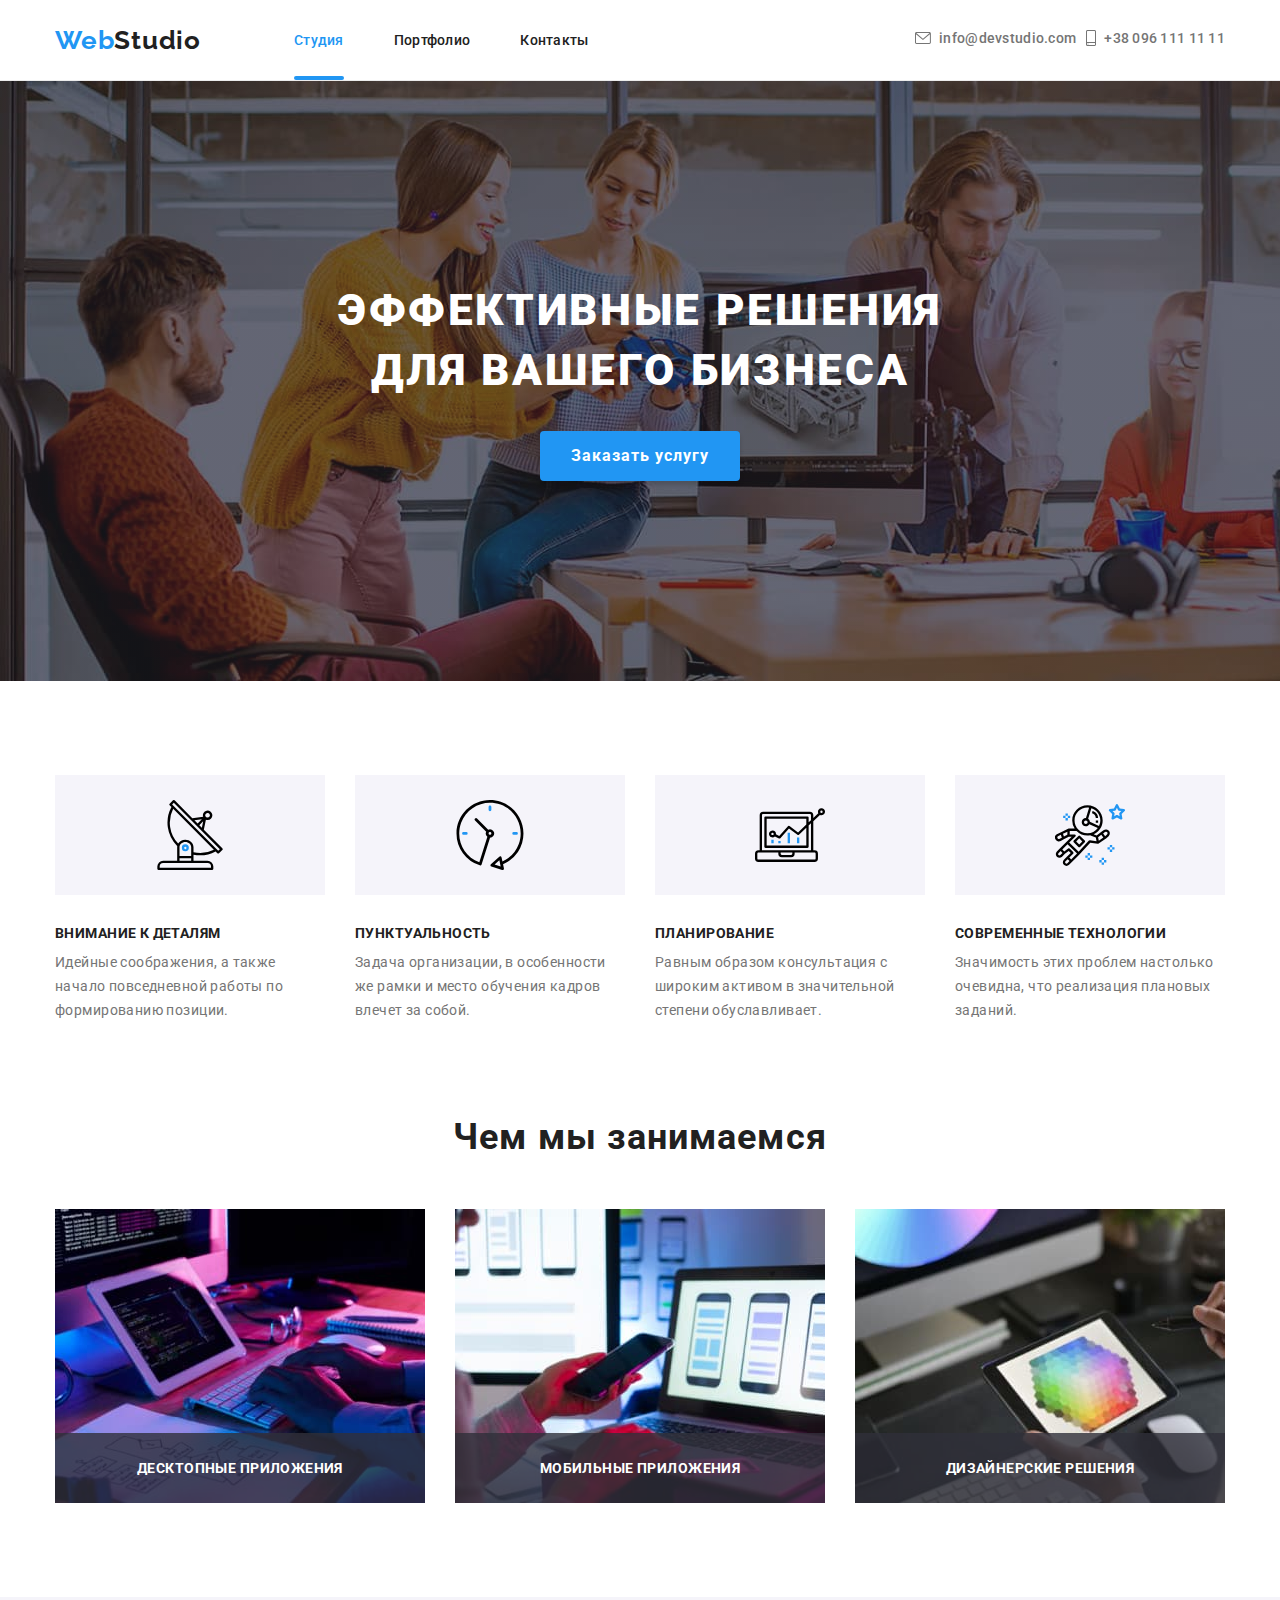
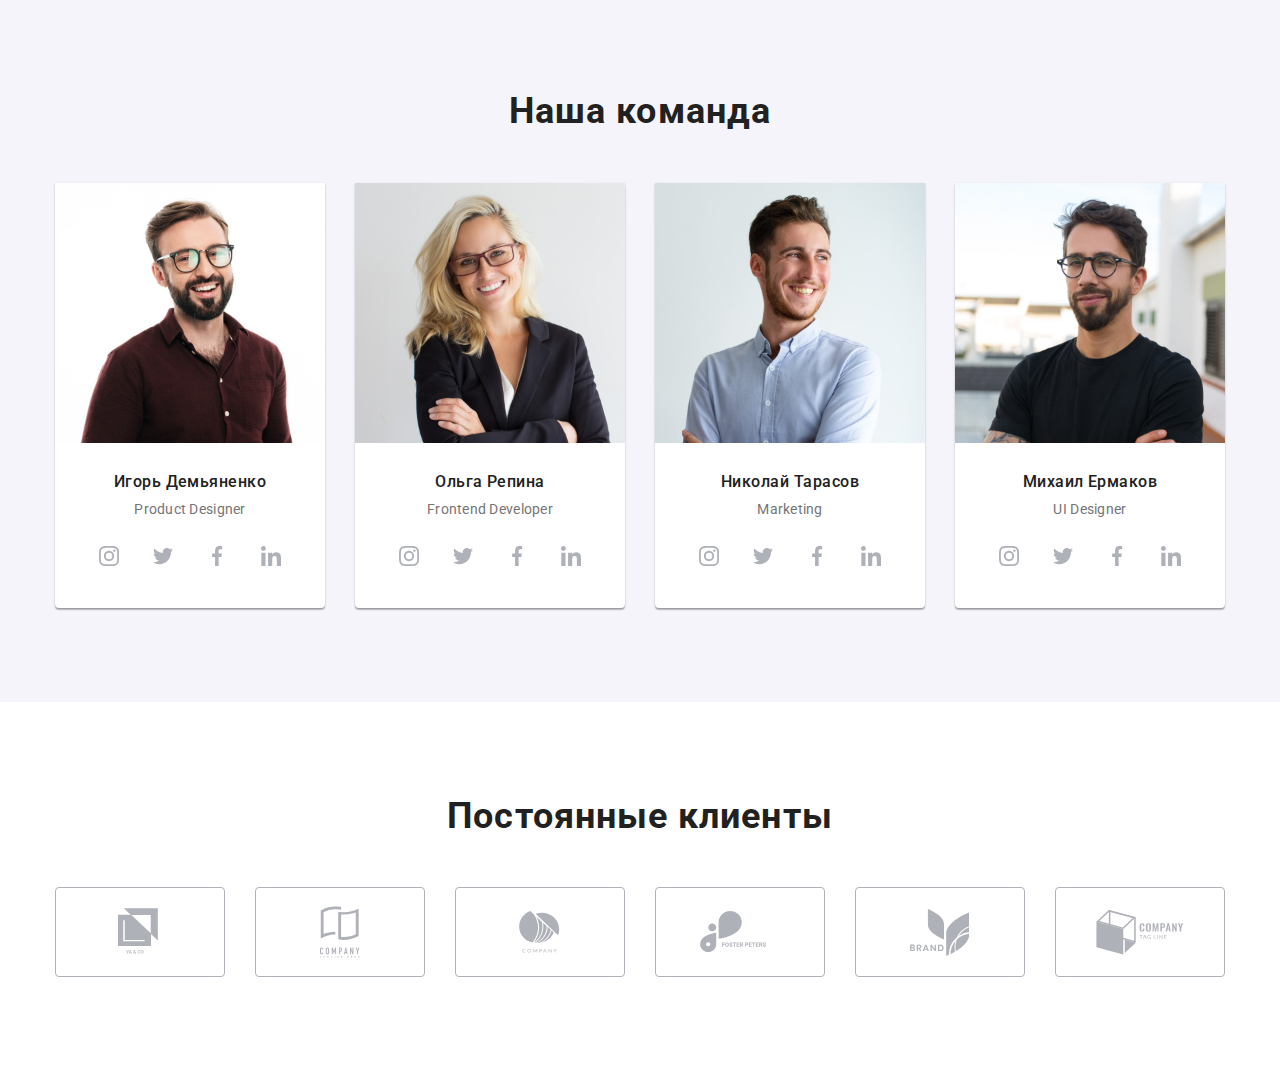
==== commit 0ddc8115: "делает секцию клиенты адаптивной" ====
--- a/index.html
+++ b/index.html
@@ -345,7 +345,7 @@
 
       <!-- Клиенты -->
 
-      <section class="clients" hidden>
+      <section class="clients">
         <div class="clients-container">
           <h2 class="title">Постоянные клиенты</h2>
           <ul class="clients-list">
--- a/css/main.min.css
+++ b/css/main.min.css
@@ -1 +1 @@
-/*! modern-normalize v1.0.0 | MIT License | https://github.com/sindresorhus/modern-normalize */*,*::before,*::after{box-sizing:border-box}:root{tab-size:4}html{line-height:1.15;-webkit-text-size-adjust:100%}body{margin:0}body{font-family:system-ui,-apple-system,"Segoe UI",Roboto,Helvetica,Arial,sans-serif,"Apple Color Emoji","Segoe UI Emoji"}hr{height:0;color:inherit}abbr[title]{text-decoration:underline dotted}b,strong{font-weight:bolder}code,kbd,samp,pre{font-family:ui-monospace, SFMono-Regular, Consolas, 'Liberation Mono', Menlo, monospace;font-size:1em}small{font-size:80%}sub,sup{font-size:75%;line-height:0;position:relative;vertical-align:baseline}sub{bottom:-0.25em}sup{top:-0.5em}table{text-indent:0;border-color:inherit}button,input,optgroup,select,textarea{font-family:inherit;font-size:100%;line-height:1.15;margin:0}button,select{text-transform:none}button,[type='button'],[type='reset'],[type='submit']{-webkit-appearance:button}::-moz-focus-inner{border-style:none;padding:0}:-moz-focusring{outline:1px dotted ButtonText}:-moz-ui-invalid{box-shadow:none}legend{padding:0}progress{vertical-align:baseline}::-webkit-inner-spin-button,::-webkit-outer-spin-button{height:auto}[type='search']{-webkit-appearance:textfield;outline-offset:-2px}::-webkit-search-decoration{-webkit-appearance:none}::-webkit-file-upload-button{-webkit-appearance:button;font:inherit}summary{display:list-item}.top-menu,.top-address,.advantage-list,.work-list,.team-list,.clients-list,.footer-address,.social{list-style:none;padding:0;margin:0}.logo,.top-menu--link,.top-address--link,.footer-address__link,.social-link{display:inline-flex;text-decoration:none;font-style:normal}.hero-container,.advantage-container,.work-container,.team-container,.clients-container,.footer-container{margin-left:auto;margin-right:auto;padding-left:15px;padding-right:15px;width:100%}@media screen and (min-width: 480px){.hero-container,.advantage-container,.work-container,.team-container,.clients-container,.footer-container{width:480px}}@media screen and (min-width: 768px){.hero-container,.advantage-container,.work-container,.team-container,.clients-container,.footer-container{width:768px}}@media screen and (min-width: 1200px){.hero-container,.advantage-container,.work-container,.team-container,.clients-container,.footer-container{width:1200px}}body{font-family:Roboto, sans-serif;font-style:normal;font-weight:400;font-size:14px;line-height:1.16;letter-spacing:0.02em;color:#757575}.button,.modal-button{padding-top:10px;padding-bottom:10px;font-weight:700;font-size:16px;line-height:1.87;letter-spacing:0.06em;width:200px;height:50px;background-color:#2196f3;color:#fff;box-shadow:0px 4px 4px rgba(0,0,0,0.15);border-radius:4px;border:0}.title{margin-top:0;margin-bottom:50px;font-weight:700;font-size:36px;line-height:1.16;letter-spacing:0.03em;text-align:center;color:#212121}.visually-hidden{position:absolute !important;clip:rect(1px 1px 1px 1px);clip:rect(1px, 1px, 1px, 1px);padding:0 !important;border:0 !important;height:1px !important;width:1px !important;overflow:hidden}img{display:block}button{cursor:pointer}.logo{font-family:Raleway, sans-serif;font-size:24px;font-weight:700;line-height:1.16;letter-spacing:0.03em;color:#212121}@media screen and (min-width: 768px){.logo{margin-right:88px}}@media screen and (min-width: 1200px){.logo{margin-right:93px}}.logo-accent{color:#2196f3}@media screen and (min-width: 1200px){.logo{margin-right:93px;font-size:26px;line-height:1.19}}.footer .logo{margin-right:0;margin-bottom:30px;color:#fff}.menu-button{display:inline-flex;margin:0;margin-left:auto;padding:0;border:none;background-color:transparent}@media screen and (min-width: 768px){.menu-button{display:none}}@media screen and (max-width: 767px){.menu-button.is-open .icon-close,.menu-button.is-open ~ .navigation-links{display:block}}.menu-button.is-open .icon-menu{display:none}.menu-button:hover .mobile-menu-icon,.menu-button:focus .mobile-menu-icon{fill:#2196f3}.icon-close{display:none}.navigation-links{display:flex;width:100%;justify-content:space-between}@media screen and (max-width: 767px){.navigation-links{display:none;position:absolute;top:100%;left:0;padding:60px 0;box-shadow:0px 4px 4px rgba(0,0,0,0.25)}}@media screen and (max-width: 767px){.top-menu{text-align:center;margin-bottom:60px}.top-menu .item:not(:last-child){margin-bottom:40px}}@media screen and (min-width: 768px){.top-menu{display:flex;height:80px;align-items:center}.top-menu .item:not(:last-child){margin-right:50px}}.top-menu--link{position:relative;display:inline-flex;font-weight:500;font-size:18px;line-height:1.16;letter-spacing:0.02em;color:#212121;transition:color 250ms cubic-bezier(0.4, 0, 0.2, 1)}@media screen and (min-width: 768px){.top-menu--link{font-size:14px;align-items:center;height:80px}}.top-menu--link.current{position:relative}.top-menu--link.current::before{content:'';position:absolute;top:calc(100% + 8px);left:0;width:100%;height:4px;border-radius:2px;background-color:#2196f3}@media screen and (min-width: 768px){.top-menu--link.current::before{top:calc(100% - 4px)}}.top-menu--link:hover,.top-menu--link:focus{color:#2196f3}.current{color:#2196f3}.page-header{position:relative;border-bottom:1px solid #ececec}.header-container{display:flex;align-items:center;height:60px;padding:0 15px;margin:0 auto}@media screen and (min-width: 480px){.header-container{width:480px}}@media screen and (min-width: 768px){.header-container{width:768px;margin:0 auto;height:80px}}@media screen and (min-width: 1200px){.header-container{width:1200px}}@media screen and (max-width: 767px){.top-address{text-align:center}}@media screen and (min-width: 1200px){.top-address{display:flex}}@media screen and (max-width: 767px){.top-address .item:not(:last-child){margin-bottom:16px}}@media screen and (max-width: 1199px){.top-address .item:not(:last-child){margin-bottom:10px}}@media screen and (min-width: 1200px){.top-address .item:not(:last-child){margin-right:10px}}.top-address--link{align-items:center;font-weight:500;font-size:18px;line-height:1.16;letter-spacing:0.02em;color:#757575}@media screen and (min-width: 768px){.top-address--link{font-size:12px;line-height:1.16}}@media screen and (min-width: 1200px){.top-address--link{font-size:14px}}.top-address--link:hover,.top-address--link:focus{color:#2196f3}.top-address--link:hover .mail-svg,.top-address--link:focus .mail-svg{fill:#2196f3}.top-address--link:hover .phone-svg,.top-address--link:focus .phone-svg{fill:#2196f3}.mail-svg{margin-right:10px;fill:#757575;transition:fill 250ms cubic-bezier(0.4, 0, 0.2, 1)}@media screen and (min-width: 768px){.mail-svg{margin-right:8px}}.phone-svg{margin-right:10px;fill:#757575;transition:fill 250ms cubic-bezier(0.4, 0, 0.2, 1)}@media screen and (min-width: 768px){.phone-svg{margin-right:8px}}@media screen and (min-width: 768px){.address{display:flex;align-items:center;margin-left:auto}}.hero{padding-top:50px;padding-bottom:50px;margin:0 auto;display:flex;align-items:center;height:400px;width:100%;background-color:#212121;background-image:linear-gradient(rgba(47,48,58,0.4), rgba(47,48,58,0.4)),url("../image/hero-Img.jpg")}@media screen and (max-width: 767px){.hero{max-width:480px}}@media screen and (min-width: 768px) and (max-width: 1199px){.hero{max-width:768px}}@media screen and (min-width: 1200px){.hero{max-width:1600px;height:600px}}.hero-container{display:flex;flex-direction:column;justify-content:center;align-items:center}.main-title{margin-top:0;margin-bottom:30px;margin-left:auto;margin-right:auto;font-weight:900;font-size:26px;line-height:1.62;text-align:center;letter-spacing:0.06em;text-transform:uppercase;color:#fff;max-width:360px}@media screen and (min-width: 1200px){.main-title{font-size:44px;line-height:1.36;max-width:696px}}.advantage{padding-top:60px;padding-bottom:60px}@media screen and (min-width: 1200px){.advantage{padding-top:94px;padding-bottom:94px}}.advantage .text{margin-top:0;margin-bottom:0;line-height:1.71;letter-spacing:0.03em}@media screen and (min-width: 768px){.advantage-list{display:flex;flex-wrap:wrap;margin:-15px}}.advantage-title{margin-top:0;margin-bottom:10px;font-size:14px;font-weight:700;letter-spacing:0.03em;text-transform:uppercase;color:#212121}.advantage--icon{display:flex;margin-bottom:30px;align-items:center;justify-content:center;height:120px;background-color:#f5f4fa}.advantage .item{max-width:450px}@media screen and (min-width: 768px){.advantage .item{max-width:354px;margin:15px}}@media screen and (min-width: 1200px){.advantage .item{max-width:270px}}.work{display:none;margin-bottom:94px}@media screen and (min-width: 1200px){.work{display:block}}.work-list{display:flex}.work .item{position:relative;width:370px}.work .item:not(:last-child){margin-right:30px}.work--title{display:flex;align-items:center;justify-content:center;position:absolute;bottom:0;left:0;margin-top:0;margin-bottom:0;width:100%;height:70px;font-weight:700;font-size:14px;letter-spacing:0.03em;text-transform:uppercase;color:#fff;background:rgba(47,48,58,0.8)}.team{padding-top:60px;padding-bottom:60px;background-color:#f5f4fa}@media screen and (min-width: 1200px){.team{padding-top:94px;padding-bottom:94px}}.team-list{margin:-15px}@media screen and (min-width: 768px){.team-list{display:flex;flex-wrap:wrap}}.team .item{margin:15px;padding-bottom:24px;max-width:450px;box-shadow:0px 1px 3px rgba(0,0,0,0.12),0px 1px 1px rgba(0,0,0,0.14),0px 2px 1px rgba(0,0,0,0.2);border-radius:0px 0px 4px 4px;background-color:#fff}@media screen and (min-width: 768px){.team .item{max-width:354px}}@media screen and (min-width: 1200px){.team .item{padding-bottom:30px;max-width:270px}}.name{margin-top:0;margin-bottom:10px;font-weight:500;font-size:16px;line-height:1.18;letter-spacing:0.03em;text-align:center;color:#212121}.specialty{margin-top:0;margin-bottom:16px;text-align:center}.photo{width:100%;margin-bottom:30px}.clients{margin-top:94px;margin-bottom:94px}.clients-list{display:flex}.clients-item:not(:last-child){margin-right:30px}.clients-svg{fill:#afb1b8;transition:fill 250ms cubic-bezier(0.4, 0, 0.2, 1)}.clients-link{display:flex;justify-content:center;align-items:center;width:170px;height:90px;border:1px solid #afb1b8;box-sizing:border-box;border-radius:4px;transition:border-color 250ms cubic-bezier(0.4, 0, 0.2, 1)}.clients-link:hover,.clients-link:focus{border-color:#2196f3}.clients-link:hover .clients-svg,.clients-link:focus .clients-svg{fill:#2196f3}.footer{padding-top:60px;padding-bottom:60px;background-color:#2f303a}.footer-container{display:flex;justify-content:space-between}.footer .address{margin-right:70px;margin-left:0}.footer-address{font-size:14px;line-height:1.71;letter-spacing:0.03em}.footer-address .contact-address{color:#fff}.footer-address .item:not(:last-child){margin-bottom:9px}.footer-address .item:first-child .footer-address__link{color:#fff}.footer-address__link{color:rgba(255,255,255,0.6)}.backdrop{position:fixed;display:flex;top:0;left:0;width:100%;height:100%;background-color:rgba(0,0,0,0.2);opacity:1;overflow-y:scroll;transition:opacity 250ms cubic-bezier(0.4, 0, 0.2, 1)}.modal{position:relative;margin:auto;padding:40px;transform:scale(1);width:528px;max-height:581px;background:#fff;box-shadow:0px 1px 3px rgba(0,0,0,0.12),0px 1px 1px rgba(0,0,0,0.14),0px 2px 1px rgba(0,0,0,0.2);border-radius:4px;opacity:1;transition:transform 250ms cubic-bezier(0.4, 0, 0.2, 1),opacity 250ms cubic-bezier(0.4, 0, 0.2, 1)}.modal-title{margin-top:0;margin-bottom:30px;font-weight:700;font-size:20px;line-height:1.15;text-align:center;letter-spacing:0.03em;color:#212121}.modal-button{display:block;margin:0 auto}.modal-svg{position:absolute;left:12px;top:50%;transform:translateY(-50%);transition:fill 250ms cubic-bezier(0.4, 0, 0.2, 1)}.modal-btn{position:absolute;display:flex;align-items:center;justify-content:center;padding:0;top:8px;right:8px;width:30px;height:30px;background:#fff;border:1px solid rgba(0,0,0,0.1);border-radius:50%;transition:fill 250ms cubic-bezier(0.4, 0, 0.2, 1)}.modal-btn-btn:hover,.modal-btn-btn:focus{fill:#2196f3}.backdrop.is-hidden{opacity:0;pointer-events:none}.backdrop.is-hidden .modal{transform:scale(1.5);opacity:0}.modal-input{padding-left:42px;width:100%;height:40px;border:1px solid rgba(33,33,33,0.2);border-radius:4px;transition:border-color 250ms cubic-bezier(0.4, 0, 0.2, 1)}.modal-input:focus{outline:none;border:1px solid #2196f3}.modal-input:focus ~ .modal-svg{fill:#2196f3}.modal-input:not(:placeholder-shown) ~ .modal-svg{fill:#2196f3}.modal-label{position:relative;display:block;margin-bottom:28px}.modal-label-text{position:absolute;left:0;top:-18px}.modal-label-textarea{position:relative;display:block;margin-bottom:20px}.modal-textarea{padding:12px 16px;width:100%;height:120px;border:1px solid rgba(33,33,33,0.2);border-radius:4px;resize:none;transition:border-color 250ms cubic-bezier(0.4, 0, 0.2, 1)}.modal-textarea:focus{outline:none;border:1px solid #2196f3}.modal-textarea::placeholder{letter-spacing:0.01em;color:rgba(117,117,117,0.5)}.label-policy{display:flex;align-items:center;margin-bottom:30px}.label-policy-text{display:flex;line-height:1.71;letter-spacing:0.03em;color:#757575}.policy-link{display:block;height:19px;color:#2196f3;margin-left:3px;border-bottom:1px solid #2196f3;text-decoration:none}.label-policy-check{display:flex;justify-content:center;align-items:center;margin-right:7px;width:16px;height:15px;border:1px solid #212121;border-radius:2px;transition:background-color 250ms cubic-bezier(0.4, 0, 0.2, 1),border-color 250ms cubic-bezier(0.4, 0, 0.2, 1)}.policy-check-input:checked ~ .label-policy-check{background-color:#2196f3;border:1px solid #2196f3}.social{display:flex;justify-content:center}.social-item:not(:last-child){margin-right:10px}.social-svg{fill:#afb1b8;transition:fill 250ms cubic-bezier(0.4, 0, 0.2, 1)}.social-link{display:flex;justify-content:center;align-items:center;width:44px;height:44px;border-radius:50%;transition:background-color 250ms cubic-bezier(0.4, 0, 0.2, 1)}.social-link:hover,.social-link:focus{background-color:#2196f3}.social-link:hover .social-svg,.social-link:focus .social-svg{fill:#fff}.subscribe--title{margin-top:0;margin-bottom:20px;font-weight:700;letter-spacing:0.03em;text-transform:uppercase;color:#fff}.user-email{padding-left:16px;width:358px;height:50px;border:1px solid rgba(255,255,255,0.3);box-sizing:border-box;border-radius:4px;background-color:transparent;color:#fff}.user-email::placeholder{font-size:16px;line-height:1.25;letter-spacing:0.03em;color:rgba(255,255,255,0.6)}.user-email:focus{outline:none}.subscribe--label{position:relative;margin-right:12px}.subscribe--button__text{margin-right:10px;font-weight:700;font-size:16px;line-height:1.87;letter-spacing:0.06em;color:#fff}.subscribe .button,.subscribe .modal-button{display:inline-flex;align-items:center;justify-content:center}.join{margin-right:93px}.join-title{display:inline-block;margin-bottom:30px;font-weight:700;letter-spacing:0.03em;text-transform:uppercase;color:#fff}.join .social-link{background:rgba(255,255,255,0.1);transition:background-color 250ms cubic-bezier(0.4, 0, 0.2, 1)}.join .social-svg{fill:#fff}.join .social-link:hover,.join .social-link:focus{background-color:#2196f3}
+/*! modern-normalize v1.0.0 | MIT License | https://github.com/sindresorhus/modern-normalize */*,*::before,*::after{box-sizing:border-box}:root{tab-size:4}html{line-height:1.15;-webkit-text-size-adjust:100%}body{margin:0}body{font-family:system-ui,-apple-system,"Segoe UI",Roboto,Helvetica,Arial,sans-serif,"Apple Color Emoji","Segoe UI Emoji"}hr{height:0;color:inherit}abbr[title]{text-decoration:underline dotted}b,strong{font-weight:bolder}code,kbd,samp,pre{font-family:ui-monospace, SFMono-Regular, Consolas, 'Liberation Mono', Menlo, monospace;font-size:1em}small{font-size:80%}sub,sup{font-size:75%;line-height:0;position:relative;vertical-align:baseline}sub{bottom:-0.25em}sup{top:-0.5em}table{text-indent:0;border-color:inherit}button,input,optgroup,select,textarea{font-family:inherit;font-size:100%;line-height:1.15;margin:0}button,select{text-transform:none}button,[type='button'],[type='reset'],[type='submit']{-webkit-appearance:button}::-moz-focus-inner{border-style:none;padding:0}:-moz-focusring{outline:1px dotted ButtonText}:-moz-ui-invalid{box-shadow:none}legend{padding:0}progress{vertical-align:baseline}::-webkit-inner-spin-button,::-webkit-outer-spin-button{height:auto}[type='search']{-webkit-appearance:textfield;outline-offset:-2px}::-webkit-search-decoration{-webkit-appearance:none}::-webkit-file-upload-button{-webkit-appearance:button;font:inherit}summary{display:list-item}.top-menu,.top-address,.advantage-list,.work-list,.team-list,.clients-list,.footer-address,.social{list-style:none;padding:0;margin:0}.logo,.top-menu--link,.top-address--link,.footer-address__link,.social-link{display:inline-flex;text-decoration:none;font-style:normal}.hero-container,.advantage-container,.work-container,.team-container,.clients-container,.footer-container{margin-left:auto;margin-right:auto;padding-left:15px;padding-right:15px;width:100%}@media screen and (min-width: 480px){.hero-container,.advantage-container,.work-container,.team-container,.clients-container,.footer-container{width:480px}}@media screen and (min-width: 768px){.hero-container,.advantage-container,.work-container,.team-container,.clients-container,.footer-container{width:768px}}@media screen and (min-width: 1200px){.hero-container,.advantage-container,.work-container,.team-container,.clients-container,.footer-container{width:1200px}}body{font-family:Roboto, sans-serif;font-style:normal;font-weight:400;font-size:14px;line-height:1.16;letter-spacing:0.02em;color:#757575}.button,.modal-button{padding-top:10px;padding-bottom:10px;font-weight:700;font-size:16px;line-height:1.87;letter-spacing:0.06em;width:200px;height:50px;background-color:#2196f3;color:#fff;box-shadow:0px 4px 4px rgba(0,0,0,0.15);border-radius:4px;border:0}.title{margin-top:0;margin-bottom:50px;font-weight:700;font-size:36px;line-height:1.16;letter-spacing:0.03em;text-align:center;color:#212121}.visually-hidden{position:absolute !important;clip:rect(1px 1px 1px 1px);clip:rect(1px, 1px, 1px, 1px);padding:0 !important;border:0 !important;height:1px !important;width:1px !important;overflow:hidden}img{display:block}button{cursor:pointer}.logo{font-family:Raleway, sans-serif;font-size:24px;font-weight:700;line-height:1.16;letter-spacing:0.03em;color:#212121}@media screen and (min-width: 768px){.logo{margin-right:88px}}@media screen and (min-width: 1200px){.logo{margin-right:93px}}.logo-accent{color:#2196f3}@media screen and (min-width: 1200px){.logo{margin-right:93px;font-size:26px;line-height:1.19}}.footer .logo{margin-right:0;margin-bottom:30px;color:#fff}.menu-button{display:inline-flex;margin:0;margin-left:auto;padding:0;border:none;background-color:transparent}@media screen and (min-width: 768px){.menu-button{display:none}}@media screen and (max-width: 767px){.menu-button.is-open .icon-close,.menu-button.is-open ~ .navigation-links{display:block}}.menu-button.is-open .icon-menu{display:none}.menu-button:hover .mobile-menu-icon,.menu-button:focus .mobile-menu-icon{fill:#2196f3}.icon-close{display:none}.navigation-links{display:flex;width:100%;justify-content:space-between}@media screen and (max-width: 767px){.navigation-links{display:none;position:absolute;top:100%;left:0;padding:60px 0;box-shadow:0px 4px 4px rgba(0,0,0,0.25)}}@media screen and (max-width: 767px){.top-menu{text-align:center;margin-bottom:60px}.top-menu .item:not(:last-child){margin-bottom:40px}}@media screen and (min-width: 768px){.top-menu{display:flex;height:80px;align-items:center}.top-menu .item:not(:last-child){margin-right:50px}}.top-menu--link{position:relative;display:inline-flex;font-weight:500;font-size:18px;line-height:1.16;letter-spacing:0.02em;color:#212121;transition:color 250ms cubic-bezier(0.4, 0, 0.2, 1)}@media screen and (min-width: 768px){.top-menu--link{font-size:14px;align-items:center;height:80px}}.top-menu--link.current{position:relative}.top-menu--link.current::before{content:'';position:absolute;top:calc(100% + 8px);left:0;width:100%;height:4px;border-radius:2px;background-color:#2196f3}@media screen and (min-width: 768px){.top-menu--link.current::before{top:calc(100% - 4px)}}.top-menu--link:hover,.top-menu--link:focus{color:#2196f3}.current{color:#2196f3}.page-header{position:relative;border-bottom:1px solid #ececec}.header-container{display:flex;align-items:center;height:60px;padding:0 15px;margin:0 auto}@media screen and (min-width: 480px){.header-container{width:480px}}@media screen and (min-width: 768px){.header-container{width:768px;margin:0 auto;height:80px}}@media screen and (min-width: 1200px){.header-container{width:1200px}}@media screen and (max-width: 767px){.top-address{text-align:center}}@media screen and (min-width: 1200px){.top-address{display:flex}}@media screen and (max-width: 767px){.top-address .item:not(:last-child){margin-bottom:16px}}@media screen and (max-width: 1199px){.top-address .item:not(:last-child){margin-bottom:10px}}@media screen and (min-width: 1200px){.top-address .item:not(:last-child){margin-right:10px}}.top-address--link{align-items:center;font-weight:500;font-size:18px;line-height:1.16;letter-spacing:0.02em;color:#757575}@media screen and (min-width: 768px){.top-address--link{font-size:12px;line-height:1.16}}@media screen and (min-width: 1200px){.top-address--link{font-size:14px}}.top-address--link:hover,.top-address--link:focus{color:#2196f3}.top-address--link:hover .mail-svg,.top-address--link:focus .mail-svg{fill:#2196f3}.top-address--link:hover .phone-svg,.top-address--link:focus .phone-svg{fill:#2196f3}.mail-svg{margin-right:10px;fill:#757575;transition:fill 250ms cubic-bezier(0.4, 0, 0.2, 1)}@media screen and (min-width: 768px){.mail-svg{margin-right:8px}}.phone-svg{margin-right:10px;fill:#757575;transition:fill 250ms cubic-bezier(0.4, 0, 0.2, 1)}@media screen and (min-width: 768px){.phone-svg{margin-right:8px}}@media screen and (min-width: 768px){.address{display:flex;align-items:center;margin-left:auto}}.hero{padding-top:50px;padding-bottom:50px;margin:0 auto;display:flex;align-items:center;height:400px;width:100%;background-color:#212121;background-image:linear-gradient(rgba(47,48,58,0.4), rgba(47,48,58,0.4)),url("../image/hero-Img.jpg")}@media screen and (max-width: 767px){.hero{max-width:480px}}@media screen and (min-width: 768px) and (max-width: 1199px){.hero{max-width:768px}}@media screen and (min-width: 1200px){.hero{max-width:1600px;height:600px}}.hero-container{display:flex;flex-direction:column;justify-content:center;align-items:center}.main-title{margin-top:0;margin-bottom:30px;margin-left:auto;margin-right:auto;font-weight:900;font-size:26px;line-height:1.62;text-align:center;letter-spacing:0.06em;text-transform:uppercase;color:#fff;max-width:360px}@media screen and (min-width: 1200px){.main-title{font-size:44px;line-height:1.36;max-width:696px}}.advantage{padding-top:60px;padding-bottom:60px}@media screen and (min-width: 1200px){.advantage{padding-top:94px;padding-bottom:94px}}.advantage .text{margin-top:0;margin-bottom:0;line-height:1.71;letter-spacing:0.03em}@media screen and (min-width: 768px){.advantage-list{display:flex;flex-wrap:wrap;margin:-15px}}.advantage-title{margin-top:0;margin-bottom:10px;font-size:14px;font-weight:700;letter-spacing:0.03em;text-transform:uppercase;color:#212121}.advantage--icon{display:flex;margin-bottom:30px;align-items:center;justify-content:center;height:120px;background-color:#f5f4fa}.advantage .item{max-width:450px}@media screen and (min-width: 768px){.advantage .item{max-width:calc((100% - 60px) / 2);margin:15px}}@media screen and (min-width: 1200px){.advantage .item{max-width:calc((100% - 120px) / 4)}}.work{display:none;margin-bottom:94px}@media screen and (min-width: 1200px){.work{display:block}}.work-list{display:flex}.work .item{position:relative;width:370px}.work .item:not(:last-child){margin-right:30px}.work--title{display:flex;align-items:center;justify-content:center;position:absolute;bottom:0;left:0;margin-top:0;margin-bottom:0;width:100%;height:70px;font-weight:700;font-size:14px;letter-spacing:0.03em;text-transform:uppercase;color:#fff;background:rgba(47,48,58,0.8)}.team{padding-top:60px;padding-bottom:60px;background-color:#f5f4fa}@media screen and (min-width: 1200px){.team{padding-top:94px;padding-bottom:94px}}.team-list{margin:-15px}@media screen and (min-width: 768px){.team-list{display:flex;flex-wrap:wrap}}.team .item{margin:15px;padding-bottom:24px;max-width:450px;box-shadow:0px 1px 3px rgba(0,0,0,0.12),0px 1px 1px rgba(0,0,0,0.14),0px 2px 1px rgba(0,0,0,0.2);border-radius:0px 0px 4px 4px;background-color:#fff}@media screen and (min-width: 768px){.team .item{max-width:calc((100% - 60px) / 2)}}@media screen and (min-width: 1200px){.team .item{padding-bottom:30px;max-width:calc((100% - 120px) / 4)}}.name{margin-top:0;margin-bottom:10px;font-weight:500;font-size:16px;line-height:1.18;letter-spacing:0.03em;text-align:center;color:#212121}.specialty{margin-top:0;margin-bottom:16px;text-align:center}.photo{width:100%;margin-bottom:30px}.clients{margin-top:60px;margin-bottom:60px}@media screen and (min-width: 1200px){.clients{margin-top:94px;margin-bottom:94px}}.clients-list{display:flex;flex-wrap:wrap;margin:-15px}.clients-item{margin:15px;width:calc((100% - 60px) / 2)}@media screen and (min-width: 768px){.clients-item{width:calc((100% - 90px) / 3)}}@media screen and (min-width: 1200px){.clients-item{width:calc((100% - 180px) / 6)}}.clients-svg{fill:#afb1b8;transition:fill 250ms cubic-bezier(0.4, 0, 0.2, 1)}.clients-link{display:flex;justify-content:center;align-items:center;height:90px;border:1px solid #afb1b8;box-sizing:border-box;border-radius:4px;transition:border-color 250ms cubic-bezier(0.4, 0, 0.2, 1)}@media screen and (min-width: 768px){.clients-link{max-width:226px}}.clients-link:hover,.clients-link:focus{border-color:#2196f3}.clients-link:hover .clients-svg,.clients-link:focus .clients-svg{fill:#2196f3}.footer{padding-top:60px;padding-bottom:60px;background-color:#2f303a}.footer-container{display:flex;justify-content:space-between}.footer .address{margin-right:70px;margin-left:0}.footer-address{font-size:14px;line-height:1.71;letter-spacing:0.03em}.footer-address .contact-address{color:#fff}.footer-address .item:not(:last-child){margin-bottom:9px}.footer-address .item:first-child .footer-address__link{color:#fff}.footer-address__link{color:rgba(255,255,255,0.6)}.backdrop{position:fixed;display:flex;top:0;left:0;width:100%;height:100%;background-color:rgba(0,0,0,0.2);opacity:1;overflow-y:scroll;transition:opacity 250ms cubic-bezier(0.4, 0, 0.2, 1)}.modal{position:relative;margin:auto;padding:40px;transform:scale(1);width:528px;max-height:581px;background:#fff;box-shadow:0px 1px 3px rgba(0,0,0,0.12),0px 1px 1px rgba(0,0,0,0.14),0px 2px 1px rgba(0,0,0,0.2);border-radius:4px;opacity:1;transition:transform 250ms cubic-bezier(0.4, 0, 0.2, 1),opacity 250ms cubic-bezier(0.4, 0, 0.2, 1)}.modal-title{margin-top:0;margin-bottom:30px;font-weight:700;font-size:20px;line-height:1.15;text-align:center;letter-spacing:0.03em;color:#212121}.modal-button{display:block;margin:0 auto}.modal-svg{position:absolute;left:12px;top:50%;transform:translateY(-50%);transition:fill 250ms cubic-bezier(0.4, 0, 0.2, 1)}.modal-btn{position:absolute;display:flex;align-items:center;justify-content:center;padding:0;top:8px;right:8px;width:30px;height:30px;background:#fff;border:1px solid rgba(0,0,0,0.1);border-radius:50%;transition:fill 250ms cubic-bezier(0.4, 0, 0.2, 1)}.modal-btn-btn:hover,.modal-btn-btn:focus{fill:#2196f3}.backdrop.is-hidden{opacity:0;pointer-events:none}.backdrop.is-hidden .modal{transform:scale(1.5);opacity:0}.modal-input{padding-left:42px;width:100%;height:40px;border:1px solid rgba(33,33,33,0.2);border-radius:4px;transition:border-color 250ms cubic-bezier(0.4, 0, 0.2, 1)}.modal-input:focus{outline:none;border:1px solid #2196f3}.modal-input:focus ~ .modal-svg{fill:#2196f3}.modal-input:not(:placeholder-shown) ~ .modal-svg{fill:#2196f3}.modal-label{position:relative;display:block;margin-bottom:28px}.modal-label-text{position:absolute;left:0;top:-18px}.modal-label-textarea{position:relative;display:block;margin-bottom:20px}.modal-textarea{padding:12px 16px;width:100%;height:120px;border:1px solid rgba(33,33,33,0.2);border-radius:4px;resize:none;transition:border-color 250ms cubic-bezier(0.4, 0, 0.2, 1)}.modal-textarea:focus{outline:none;border:1px solid #2196f3}.modal-textarea::placeholder{letter-spacing:0.01em;color:rgba(117,117,117,0.5)}.label-policy{display:flex;align-items:center;margin-bottom:30px}.label-policy-text{display:flex;line-height:1.71;letter-spacing:0.03em;color:#757575}.policy-link{display:block;height:19px;color:#2196f3;margin-left:3px;border-bottom:1px solid #2196f3;text-decoration:none}.label-policy-check{display:flex;justify-content:center;align-items:center;margin-right:7px;width:16px;height:15px;border:1px solid #212121;border-radius:2px;transition:background-color 250ms cubic-bezier(0.4, 0, 0.2, 1),border-color 250ms cubic-bezier(0.4, 0, 0.2, 1)}.policy-check-input:checked ~ .label-policy-check{background-color:#2196f3;border:1px solid #2196f3}.social{display:flex;justify-content:center}.social-item:not(:last-child){margin-right:10px}.social-svg{fill:#afb1b8;transition:fill 250ms cubic-bezier(0.4, 0, 0.2, 1)}.social-link{display:flex;justify-content:center;align-items:center;width:44px;height:44px;border-radius:50%;transition:background-color 250ms cubic-bezier(0.4, 0, 0.2, 1)}.social-link:hover,.social-link:focus{background-color:#2196f3}.social-link:hover .social-svg,.social-link:focus .social-svg{fill:#fff}.subscribe--title{margin-top:0;margin-bottom:20px;font-weight:700;letter-spacing:0.03em;text-transform:uppercase;color:#fff}.user-email{padding-left:16px;width:358px;height:50px;border:1px solid rgba(255,255,255,0.3);box-sizing:border-box;border-radius:4px;background-color:transparent;color:#fff}.user-email::placeholder{font-size:16px;line-height:1.25;letter-spacing:0.03em;color:rgba(255,255,255,0.6)}.user-email:focus{outline:none}.subscribe--label{position:relative;margin-right:12px}.subscribe--button__text{margin-right:10px;font-weight:700;font-size:16px;line-height:1.87;letter-spacing:0.06em;color:#fff}.subscribe .button,.subscribe .modal-button{display:inline-flex;align-items:center;justify-content:center}.join{margin-right:93px}.join-title{display:inline-block;margin-bottom:30px;font-weight:700;letter-spacing:0.03em;text-transform:uppercase;color:#fff}.join .social-link{background:rgba(255,255,255,0.1);transition:background-color 250ms cubic-bezier(0.4, 0, 0.2, 1)}.join .social-svg{fill:#fff}.join .social-link:hover,.join .social-link:focus{background-color:#2196f3}
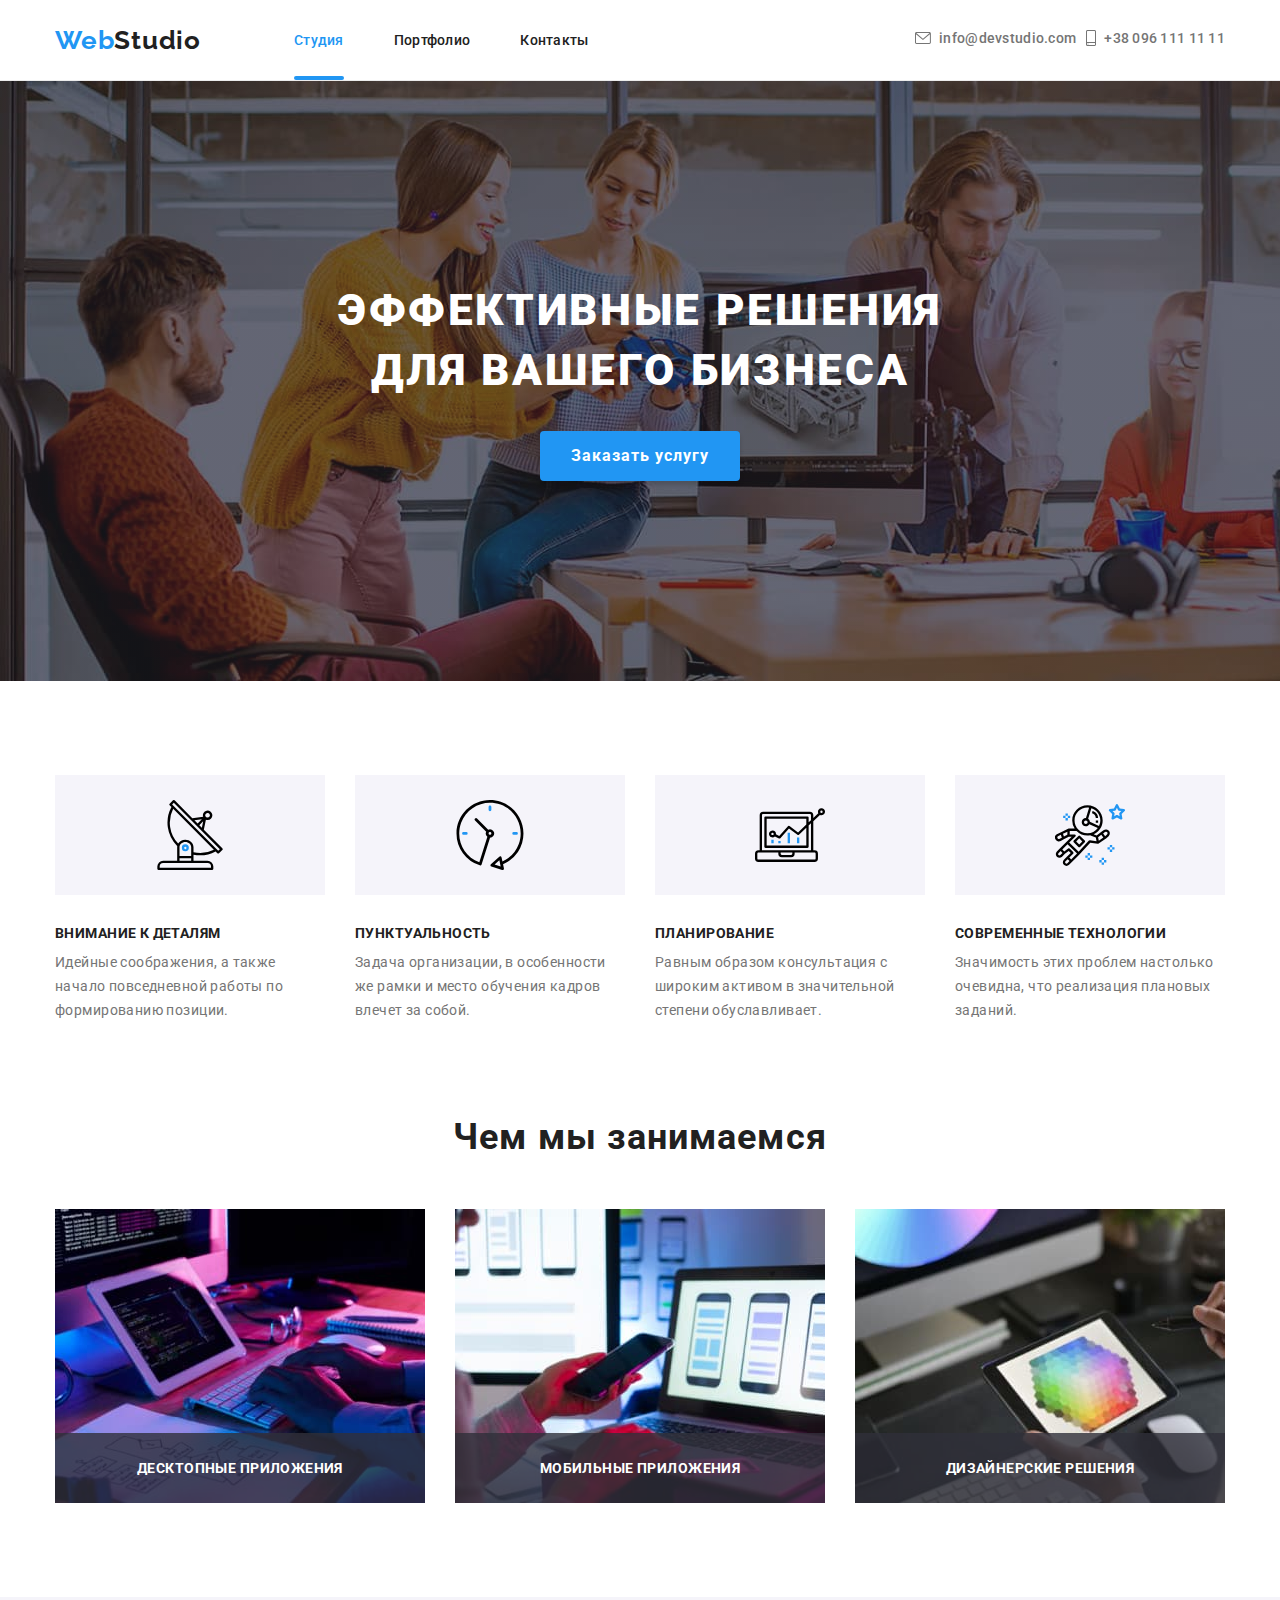
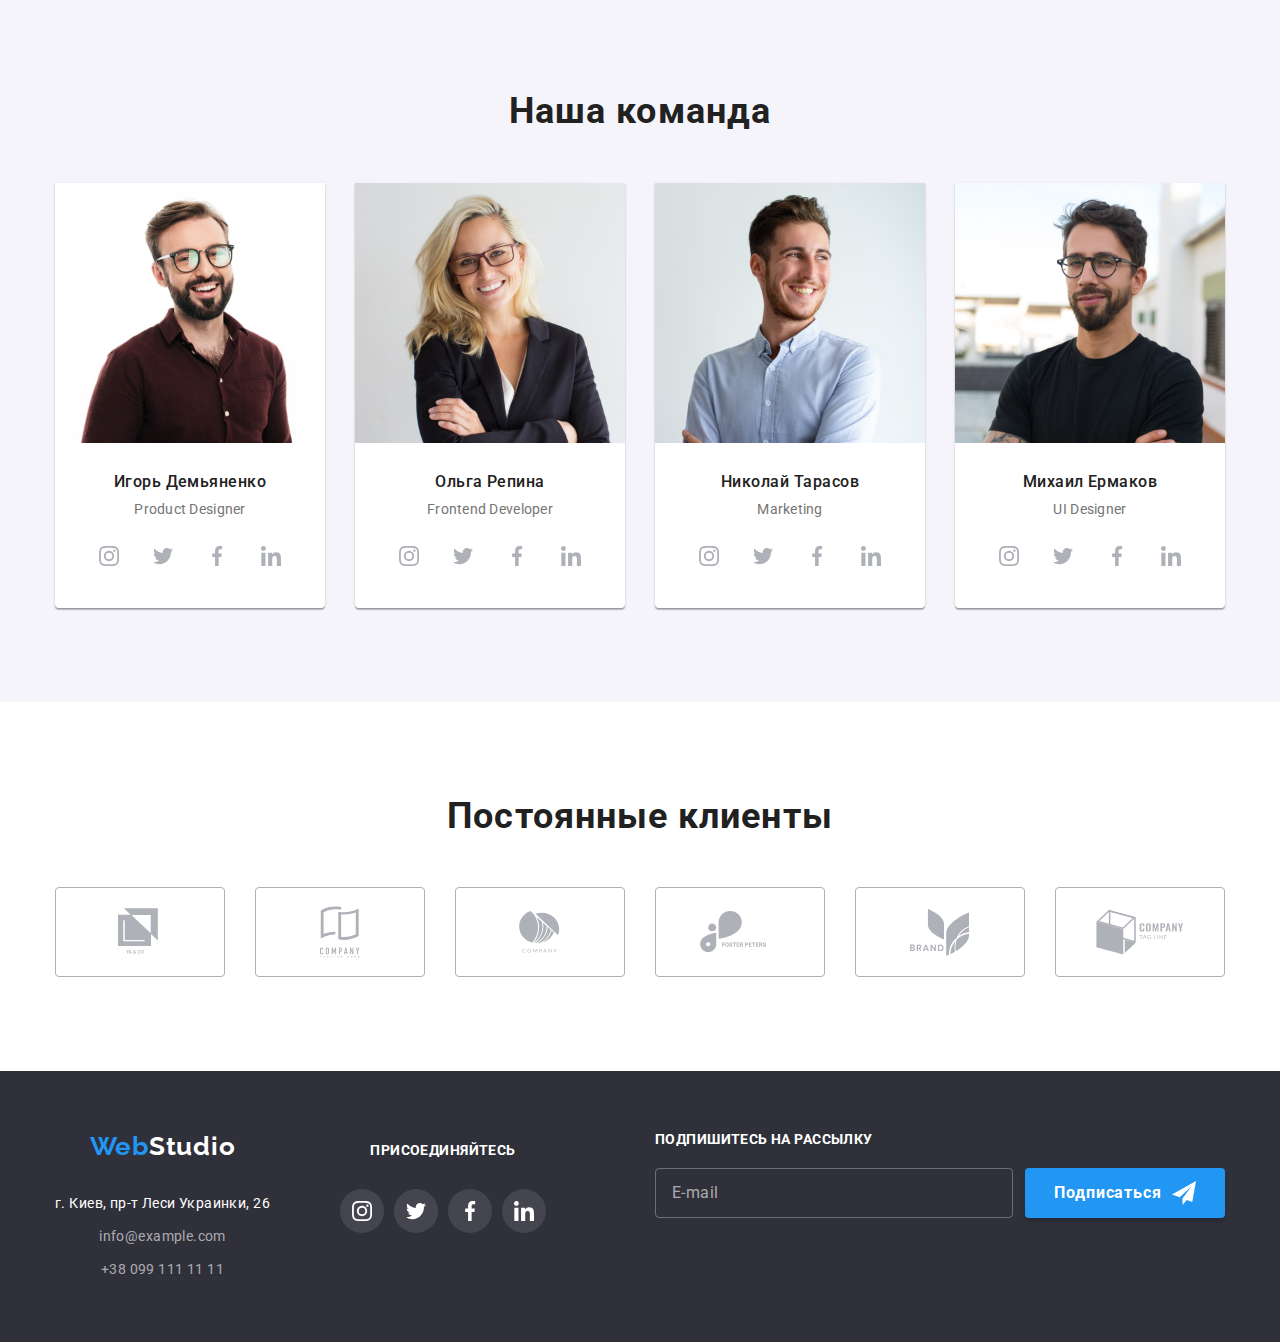
==== commit 0aa1bc95: "добавляет адаптив футеру" ====
--- a/index.html
+++ b/index.html
@@ -51,7 +51,7 @@
             </ul>
           </nav>
 
-          <address class="address">
+          <address class="address-header">
             <ul class="top-address">
               <li class="item">
                 <a href="mailto:info@devstudio.com" class="top-address--link"
@@ -392,76 +392,80 @@
 
     <!-- Footer -->
 
-    <footer class="footer" hidden>
+    <footer class="footer">
       <div class="footer-container">
-        <div class="address">
-          <a lang="en" href="./index.html" class="logo"
-            ><span class="logo-accent">Web</span>Studio</a
-          >
-          <address>
-            <ul class="footer-address">
-              <li class="item">
-                <a
-                  href="https://goo.gl/maps/jd2Q6fffBSF1kD2X9"
-                  class="footer-address__link"
-                  target="_blank"
-                  >г. Киев, пр-т Леси Украинки, 26</a
-                >
-              </li>
-              <li class="item">
-                <a href="mailto:info@example.com" class="footer-address__link"
-                  >info@example.com</a
-                >
-              </li>
-              <li class="item">
-                <a href="tel:+380991111111" class="footer-address__link"
-                  >+38 099 111 11 11</a
-                >
+        <div class="footer-wrapper">
+          <div class="address">
+            <a lang="en" href="./index.html" class="logo"
+              ><span class="logo-accent">Web</span>Studio</a
+            >
+
+            <address>
+              <ul class="footer-address">
+                <li class="item">
+                  <a
+                    href="https://goo.gl/maps/jd2Q6fffBSF1kD2X9"
+                    class="footer-address__link"
+                    target="_blank"
+                    >г. Киев, пр-т Леси Украинки, 26</a
+                  >
+                </li>
+                <li class="item">
+                  <a href="mailto:info@example.com" class="footer-address__link"
+                    >info@example.com</a
+                  >
+                </li>
+                <li class="item">
+                  <a href="tel:+380991111111" class="footer-address__link"
+                    >+38 099 111 11 11</a
+                  >
+                </li>
+              </ul>
+            </address>
+          </div>
+
+          <!-- Блок присоединяйтесь -->
+
+          <div class="join">
+            <b class="join-title">присоединяйтесь</b>
+            <ul class="social">
+              <li class="social-item">
+                <a class="social-link" href="">
+                  <svg class="social-svg" width="20" height="20">
+                    <use href="./image/sprite.svg#icon-instagram"></use>
+                  </svg>
+                </a>
+              </li>
+              <li class="social-item">
+                <a class="social-link" href="">
+                  <svg class="social-svg" width="20" height="20">
+                    <use href="./image/sprite.svg#icon-twitter"></use>
+                  </svg>
+                </a>
+              </li>
+              <li class="social-item">
+                <a class="social-link" href="">
+                  <svg class="social-svg" width="20" height="20">
+                    <use href="./image/sprite.svg#icon-facebook"></use>
+                  </svg>
+                </a>
+              </li>
+              <li class="social-item">
+                <a class="social-link" href="">
+                  <svg class="social-svg" width="20" height="20">
+                    <use href="./image/sprite.svg#icon-linkedin"></use>
+                  </svg>
+                </a>
               </li>
             </ul>
-          </address>
-        </div>
-
-        <!-- Блок присоединяйтесь -->
-
-        <div class="join">
-          <b class="join-title">присоединяйтесь</b>
-          <ul class="social">
-            <li class="social-item">
-              <a class="social-link" href="">
-                <svg class="social-svg" width="20" height="20">
-                  <use href="./image/sprite.svg#icon-instagram"></use>
-                </svg>
-              </a>
-            </li>
-            <li class="social-item">
-              <a class="social-link" href="">
-                <svg class="social-svg" width="20" height="20">
-                  <use href="./image/sprite.svg#icon-twitter"></use>
-                </svg>
-              </a>
-            </li>
-            <li class="social-item">
-              <a class="social-link" href="">
-                <svg class="social-svg" width="20" height="20">
-                  <use href="./image/sprite.svg#icon-facebook"></use>
-                </svg>
-              </a>
-            </li>
-            <li class="social-item">
-              <a class="social-link" href="">
-                <svg class="social-svg" width="20" height="20">
-                  <use href="./image/sprite.svg#icon-linkedin"></use>
-                </svg>
-              </a>
-            </li>
-          </ul>
-        </div>
+          </div>
+        </div>
+
         <!-- Подпишитесь на рассылку -->
 
         <div class="subscribe">
           <p class="subscribe--title">Подпишитесь на рассылку</p>
-          <form>
+          <form class="subscribe-form">
             <label class="subscribe--label">
               <input
                 type="email"
--- a/css/main.min.css
+++ b/css/main.min.css
@@ -1 +1 @@
-/*! modern-normalize v1.0.0 | MIT License | https://github.com/sindresorhus/modern-normalize */*,*::before,*::after{box-sizing:border-box}:root{tab-size:4}html{line-height:1.15;-webkit-text-size-adjust:100%}body{margin:0}body{font-family:system-ui,-apple-system,"Segoe UI",Roboto,Helvetica,Arial,sans-serif,"Apple Color Emoji","Segoe UI Emoji"}hr{height:0;color:inherit}abbr[title]{text-decoration:underline dotted}b,strong{font-weight:bolder}code,kbd,samp,pre{font-family:ui-monospace, SFMono-Regular, Consolas, 'Liberation Mono', Menlo, monospace;font-size:1em}small{font-size:80%}sub,sup{font-size:75%;line-height:0;position:relative;vertical-align:baseline}sub{bottom:-0.25em}sup{top:-0.5em}table{text-indent:0;border-color:inherit}button,input,optgroup,select,textarea{font-family:inherit;font-size:100%;line-height:1.15;margin:0}button,select{text-transform:none}button,[type='button'],[type='reset'],[type='submit']{-webkit-appearance:button}::-moz-focus-inner{border-style:none;padding:0}:-moz-focusring{outline:1px dotted ButtonText}:-moz-ui-invalid{box-shadow:none}legend{padding:0}progress{vertical-align:baseline}::-webkit-inner-spin-button,::-webkit-outer-spin-button{height:auto}[type='search']{-webkit-appearance:textfield;outline-offset:-2px}::-webkit-search-decoration{-webkit-appearance:none}::-webkit-file-upload-button{-webkit-appearance:button;font:inherit}summary{display:list-item}.top-menu,.top-address,.advantage-list,.work-list,.team-list,.clients-list,.footer-address,.social{list-style:none;padding:0;margin:0}.logo,.top-menu--link,.top-address--link,.footer-address__link,.social-link{display:inline-flex;text-decoration:none;font-style:normal}.hero-container,.advantage-container,.work-container,.team-container,.clients-container,.footer-container{margin-left:auto;margin-right:auto;padding-left:15px;padding-right:15px;width:100%}@media screen and (min-width: 480px){.hero-container,.advantage-container,.work-container,.team-container,.clients-container,.footer-container{width:480px}}@media screen and (min-width: 768px){.hero-container,.advantage-container,.work-container,.team-container,.clients-container,.footer-container{width:768px}}@media screen and (min-width: 1200px){.hero-container,.advantage-container,.work-container,.team-container,.clients-container,.footer-container{width:1200px}}body{font-family:Roboto, sans-serif;font-style:normal;font-weight:400;font-size:14px;line-height:1.16;letter-spacing:0.02em;color:#757575}.button,.modal-button{padding-top:10px;padding-bottom:10px;font-weight:700;font-size:16px;line-height:1.87;letter-spacing:0.06em;width:200px;height:50px;background-color:#2196f3;color:#fff;box-shadow:0px 4px 4px rgba(0,0,0,0.15);border-radius:4px;border:0}.title{margin-top:0;margin-bottom:50px;font-weight:700;font-size:36px;line-height:1.16;letter-spacing:0.03em;text-align:center;color:#212121}.visually-hidden{position:absolute !important;clip:rect(1px 1px 1px 1px);clip:rect(1px, 1px, 1px, 1px);padding:0 !important;border:0 !important;height:1px !important;width:1px !important;overflow:hidden}img{display:block}button{cursor:pointer}.logo{font-family:Raleway, sans-serif;font-size:24px;font-weight:700;line-height:1.16;letter-spacing:0.03em;color:#212121}@media screen and (min-width: 768px){.logo{margin-right:88px}}@media screen and (min-width: 1200px){.logo{margin-right:93px}}.logo-accent{color:#2196f3}@media screen and (min-width: 1200px){.logo{margin-right:93px;font-size:26px;line-height:1.19}}.footer .logo{margin-right:0;margin-bottom:30px;color:#fff}.menu-button{display:inline-flex;margin:0;margin-left:auto;padding:0;border:none;background-color:transparent}@media screen and (min-width: 768px){.menu-button{display:none}}@media screen and (max-width: 767px){.menu-button.is-open .icon-close,.menu-button.is-open ~ .navigation-links{display:block}}.menu-button.is-open .icon-menu{display:none}.menu-button:hover .mobile-menu-icon,.menu-button:focus .mobile-menu-icon{fill:#2196f3}.icon-close{display:none}.navigation-links{display:flex;width:100%;justify-content:space-between}@media screen and (max-width: 767px){.navigation-links{display:none;position:absolute;top:100%;left:0;padding:60px 0;box-shadow:0px 4px 4px rgba(0,0,0,0.25)}}@media screen and (max-width: 767px){.top-menu{text-align:center;margin-bottom:60px}.top-menu .item:not(:last-child){margin-bottom:40px}}@media screen and (min-width: 768px){.top-menu{display:flex;height:80px;align-items:center}.top-menu .item:not(:last-child){margin-right:50px}}.top-menu--link{position:relative;display:inline-flex;font-weight:500;font-size:18px;line-height:1.16;letter-spacing:0.02em;color:#212121;transition:color 250ms cubic-bezier(0.4, 0, 0.2, 1)}@media screen and (min-width: 768px){.top-menu--link{font-size:14px;align-items:center;height:80px}}.top-menu--link.current{position:relative}.top-menu--link.current::before{content:'';position:absolute;top:calc(100% + 8px);left:0;width:100%;height:4px;border-radius:2px;background-color:#2196f3}@media screen and (min-width: 768px){.top-menu--link.current::before{top:calc(100% - 4px)}}.top-menu--link:hover,.top-menu--link:focus{color:#2196f3}.current{color:#2196f3}.page-header{position:relative;border-bottom:1px solid #ececec}.header-container{display:flex;align-items:center;height:60px;padding:0 15px;margin:0 auto}@media screen and (min-width: 480px){.header-container{width:480px}}@media screen and (min-width: 768px){.header-container{width:768px;margin:0 auto;height:80px}}@media screen and (min-width: 1200px){.header-container{width:1200px}}@media screen and (max-width: 767px){.top-address{text-align:center}}@media screen and (min-width: 1200px){.top-address{display:flex}}@media screen and (max-width: 767px){.top-address .item:not(:last-child){margin-bottom:16px}}@media screen and (max-width: 1199px){.top-address .item:not(:last-child){margin-bottom:10px}}@media screen and (min-width: 1200px){.top-address .item:not(:last-child){margin-right:10px}}.top-address--link{align-items:center;font-weight:500;font-size:18px;line-height:1.16;letter-spacing:0.02em;color:#757575}@media screen and (min-width: 768px){.top-address--link{font-size:12px;line-height:1.16}}@media screen and (min-width: 1200px){.top-address--link{font-size:14px}}.top-address--link:hover,.top-address--link:focus{color:#2196f3}.top-address--link:hover .mail-svg,.top-address--link:focus .mail-svg{fill:#2196f3}.top-address--link:hover .phone-svg,.top-address--link:focus .phone-svg{fill:#2196f3}.mail-svg{margin-right:10px;fill:#757575;transition:fill 250ms cubic-bezier(0.4, 0, 0.2, 1)}@media screen and (min-width: 768px){.mail-svg{margin-right:8px}}.phone-svg{margin-right:10px;fill:#757575;transition:fill 250ms cubic-bezier(0.4, 0, 0.2, 1)}@media screen and (min-width: 768px){.phone-svg{margin-right:8px}}@media screen and (min-width: 768px){.address{display:flex;align-items:center;margin-left:auto}}.hero{padding-top:50px;padding-bottom:50px;margin:0 auto;display:flex;align-items:center;height:400px;width:100%;background-color:#212121;background-image:linear-gradient(rgba(47,48,58,0.4), rgba(47,48,58,0.4)),url("../image/hero-Img.jpg")}@media screen and (max-width: 767px){.hero{max-width:480px}}@media screen and (min-width: 768px) and (max-width: 1199px){.hero{max-width:768px}}@media screen and (min-width: 1200px){.hero{max-width:1600px;height:600px}}.hero-container{display:flex;flex-direction:column;justify-content:center;align-items:center}.main-title{margin-top:0;margin-bottom:30px;margin-left:auto;margin-right:auto;font-weight:900;font-size:26px;line-height:1.62;text-align:center;letter-spacing:0.06em;text-transform:uppercase;color:#fff;max-width:360px}@media screen and (min-width: 1200px){.main-title{font-size:44px;line-height:1.36;max-width:696px}}.advantage{padding-top:60px;padding-bottom:60px}@media screen and (min-width: 1200px){.advantage{padding-top:94px;padding-bottom:94px}}.advantage .text{margin-top:0;margin-bottom:0;line-height:1.71;letter-spacing:0.03em}@media screen and (min-width: 768px){.advantage-list{display:flex;flex-wrap:wrap;margin:-15px}}.advantage-title{margin-top:0;margin-bottom:10px;font-size:14px;font-weight:700;letter-spacing:0.03em;text-transform:uppercase;color:#212121}.advantage--icon{display:flex;margin-bottom:30px;align-items:center;justify-content:center;height:120px;background-color:#f5f4fa}.advantage .item{max-width:450px}@media screen and (min-width: 768px){.advantage .item{max-width:calc((100% - 60px) / 2);margin:15px}}@media screen and (min-width: 1200px){.advantage .item{max-width:calc((100% - 120px) / 4)}}.work{display:none;margin-bottom:94px}@media screen and (min-width: 1200px){.work{display:block}}.work-list{display:flex}.work .item{position:relative;width:370px}.work .item:not(:last-child){margin-right:30px}.work--title{display:flex;align-items:center;justify-content:center;position:absolute;bottom:0;left:0;margin-top:0;margin-bottom:0;width:100%;height:70px;font-weight:700;font-size:14px;letter-spacing:0.03em;text-transform:uppercase;color:#fff;background:rgba(47,48,58,0.8)}.team{padding-top:60px;padding-bottom:60px;background-color:#f5f4fa}@media screen and (min-width: 1200px){.team{padding-top:94px;padding-bottom:94px}}.team-list{margin:-15px}@media screen and (min-width: 768px){.team-list{display:flex;flex-wrap:wrap}}.team .item{margin:15px;padding-bottom:24px;max-width:450px;box-shadow:0px 1px 3px rgba(0,0,0,0.12),0px 1px 1px rgba(0,0,0,0.14),0px 2px 1px rgba(0,0,0,0.2);border-radius:0px 0px 4px 4px;background-color:#fff}@media screen and (min-width: 768px){.team .item{max-width:calc((100% - 60px) / 2)}}@media screen and (min-width: 1200px){.team .item{padding-bottom:30px;max-width:calc((100% - 120px) / 4)}}.name{margin-top:0;margin-bottom:10px;font-weight:500;font-size:16px;line-height:1.18;letter-spacing:0.03em;text-align:center;color:#212121}.specialty{margin-top:0;margin-bottom:16px;text-align:center}.photo{width:100%;margin-bottom:30px}.clients{margin-top:60px;margin-bottom:60px}@media screen and (min-width: 1200px){.clients{margin-top:94px;margin-bottom:94px}}.clients-list{display:flex;flex-wrap:wrap;margin:-15px}.clients-item{margin:15px;width:calc((100% - 60px) / 2)}@media screen and (min-width: 768px){.clients-item{width:calc((100% - 90px) / 3)}}@media screen and (min-width: 1200px){.clients-item{width:calc((100% - 180px) / 6)}}.clients-svg{fill:#afb1b8;transition:fill 250ms cubic-bezier(0.4, 0, 0.2, 1)}.clients-link{display:flex;justify-content:center;align-items:center;height:90px;border:1px solid #afb1b8;box-sizing:border-box;border-radius:4px;transition:border-color 250ms cubic-bezier(0.4, 0, 0.2, 1)}@media screen and (min-width: 768px){.clients-link{max-width:226px}}.clients-link:hover,.clients-link:focus{border-color:#2196f3}.clients-link:hover .clients-svg,.clients-link:focus .clients-svg{fill:#2196f3}.footer{padding-top:60px;padding-bottom:60px;background-color:#2f303a}.footer-container{display:flex;justify-content:space-between}.footer .address{margin-right:70px;margin-left:0}.footer-address{font-size:14px;line-height:1.71;letter-spacing:0.03em}.footer-address .contact-address{color:#fff}.footer-address .item:not(:last-child){margin-bottom:9px}.footer-address .item:first-child .footer-address__link{color:#fff}.footer-address__link{color:rgba(255,255,255,0.6)}.backdrop{position:fixed;display:flex;top:0;left:0;width:100%;height:100%;background-color:rgba(0,0,0,0.2);opacity:1;overflow-y:scroll;transition:opacity 250ms cubic-bezier(0.4, 0, 0.2, 1)}.modal{position:relative;margin:auto;padding:40px;transform:scale(1);width:528px;max-height:581px;background:#fff;box-shadow:0px 1px 3px rgba(0,0,0,0.12),0px 1px 1px rgba(0,0,0,0.14),0px 2px 1px rgba(0,0,0,0.2);border-radius:4px;opacity:1;transition:transform 250ms cubic-bezier(0.4, 0, 0.2, 1),opacity 250ms cubic-bezier(0.4, 0, 0.2, 1)}.modal-title{margin-top:0;margin-bottom:30px;font-weight:700;font-size:20px;line-height:1.15;text-align:center;letter-spacing:0.03em;color:#212121}.modal-button{display:block;margin:0 auto}.modal-svg{position:absolute;left:12px;top:50%;transform:translateY(-50%);transition:fill 250ms cubic-bezier(0.4, 0, 0.2, 1)}.modal-btn{position:absolute;display:flex;align-items:center;justify-content:center;padding:0;top:8px;right:8px;width:30px;height:30px;background:#fff;border:1px solid rgba(0,0,0,0.1);border-radius:50%;transition:fill 250ms cubic-bezier(0.4, 0, 0.2, 1)}.modal-btn-btn:hover,.modal-btn-btn:focus{fill:#2196f3}.backdrop.is-hidden{opacity:0;pointer-events:none}.backdrop.is-hidden .modal{transform:scale(1.5);opacity:0}.modal-input{padding-left:42px;width:100%;height:40px;border:1px solid rgba(33,33,33,0.2);border-radius:4px;transition:border-color 250ms cubic-bezier(0.4, 0, 0.2, 1)}.modal-input:focus{outline:none;border:1px solid #2196f3}.modal-input:focus ~ .modal-svg{fill:#2196f3}.modal-input:not(:placeholder-shown) ~ .modal-svg{fill:#2196f3}.modal-label{position:relative;display:block;margin-bottom:28px}.modal-label-text{position:absolute;left:0;top:-18px}.modal-label-textarea{position:relative;display:block;margin-bottom:20px}.modal-textarea{padding:12px 16px;width:100%;height:120px;border:1px solid rgba(33,33,33,0.2);border-radius:4px;resize:none;transition:border-color 250ms cubic-bezier(0.4, 0, 0.2, 1)}.modal-textarea:focus{outline:none;border:1px solid #2196f3}.modal-textarea::placeholder{letter-spacing:0.01em;color:rgba(117,117,117,0.5)}.label-policy{display:flex;align-items:center;margin-bottom:30px}.label-policy-text{display:flex;line-height:1.71;letter-spacing:0.03em;color:#757575}.policy-link{display:block;height:19px;color:#2196f3;margin-left:3px;border-bottom:1px solid #2196f3;text-decoration:none}.label-policy-check{display:flex;justify-content:center;align-items:center;margin-right:7px;width:16px;height:15px;border:1px solid #212121;border-radius:2px;transition:background-color 250ms cubic-bezier(0.4, 0, 0.2, 1),border-color 250ms cubic-bezier(0.4, 0, 0.2, 1)}.policy-check-input:checked ~ .label-policy-check{background-color:#2196f3;border:1px solid #2196f3}.social{display:flex;justify-content:center}.social-item:not(:last-child){margin-right:10px}.social-svg{fill:#afb1b8;transition:fill 250ms cubic-bezier(0.4, 0, 0.2, 1)}.social-link{display:flex;justify-content:center;align-items:center;width:44px;height:44px;border-radius:50%;transition:background-color 250ms cubic-bezier(0.4, 0, 0.2, 1)}.social-link:hover,.social-link:focus{background-color:#2196f3}.social-link:hover .social-svg,.social-link:focus .social-svg{fill:#fff}.subscribe--title{margin-top:0;margin-bottom:20px;font-weight:700;letter-spacing:0.03em;text-transform:uppercase;color:#fff}.user-email{padding-left:16px;width:358px;height:50px;border:1px solid rgba(255,255,255,0.3);box-sizing:border-box;border-radius:4px;background-color:transparent;color:#fff}.user-email::placeholder{font-size:16px;line-height:1.25;letter-spacing:0.03em;color:rgba(255,255,255,0.6)}.user-email:focus{outline:none}.subscribe--label{position:relative;margin-right:12px}.subscribe--button__text{margin-right:10px;font-weight:700;font-size:16px;line-height:1.87;letter-spacing:0.06em;color:#fff}.subscribe .button,.subscribe .modal-button{display:inline-flex;align-items:center;justify-content:center}.join{margin-right:93px}.join-title{display:inline-block;margin-bottom:30px;font-weight:700;letter-spacing:0.03em;text-transform:uppercase;color:#fff}.join .social-link{background:rgba(255,255,255,0.1);transition:background-color 250ms cubic-bezier(0.4, 0, 0.2, 1)}.join .social-svg{fill:#fff}.join .social-link:hover,.join .social-link:focus{background-color:#2196f3}
+/*! modern-normalize v1.0.0 | MIT License | https://github.com/sindresorhus/modern-normalize */*,*::before,*::after{box-sizing:border-box}:root{tab-size:4}html{line-height:1.15;-webkit-text-size-adjust:100%}body{margin:0}body{font-family:system-ui,-apple-system,"Segoe UI",Roboto,Helvetica,Arial,sans-serif,"Apple Color Emoji","Segoe UI Emoji"}hr{height:0;color:inherit}abbr[title]{text-decoration:underline dotted}b,strong{font-weight:bolder}code,kbd,samp,pre{font-family:ui-monospace, SFMono-Regular, Consolas, 'Liberation Mono', Menlo, monospace;font-size:1em}small{font-size:80%}sub,sup{font-size:75%;line-height:0;position:relative;vertical-align:baseline}sub{bottom:-0.25em}sup{top:-0.5em}table{text-indent:0;border-color:inherit}button,input,optgroup,select,textarea{font-family:inherit;font-size:100%;line-height:1.15;margin:0}button,select{text-transform:none}button,[type='button'],[type='reset'],[type='submit']{-webkit-appearance:button}::-moz-focus-inner{border-style:none;padding:0}:-moz-focusring{outline:1px dotted ButtonText}:-moz-ui-invalid{box-shadow:none}legend{padding:0}progress{vertical-align:baseline}::-webkit-inner-spin-button,::-webkit-outer-spin-button{height:auto}[type='search']{-webkit-appearance:textfield;outline-offset:-2px}::-webkit-search-decoration{-webkit-appearance:none}::-webkit-file-upload-button{-webkit-appearance:button;font:inherit}summary{display:list-item}.top-menu,.top-address,.advantage-list,.work-list,.team-list,.clients-list,.footer-address,.social{list-style:none;padding:0;margin:0}.logo,.top-menu--link,.top-address--link,.footer-address__link,.social-link{display:inline-flex;text-decoration:none;font-style:normal}.hero-container,.advantage-container,.work-container,.team-container,.clients-container,.footer-container{margin-left:auto;margin-right:auto;padding-left:15px;padding-right:15px;width:100%}@media screen and (min-width: 480px){.hero-container,.advantage-container,.work-container,.team-container,.clients-container,.footer-container{width:480px}}@media screen and (min-width: 768px){.hero-container,.advantage-container,.work-container,.team-container,.clients-container,.footer-container{width:768px}}@media screen and (min-width: 1200px){.hero-container,.advantage-container,.work-container,.team-container,.clients-container,.footer-container{width:1200px}}body{font-family:Roboto, sans-serif;font-style:normal;font-weight:400;font-size:14px;line-height:1.16;letter-spacing:0.02em;color:#757575}.button,.modal-button{padding-top:10px;padding-bottom:10px;font-weight:700;font-size:16px;line-height:1.87;letter-spacing:0.06em;width:200px;height:50px;background-color:#2196f3;color:#fff;box-shadow:0px 4px 4px rgba(0,0,0,0.15);border-radius:4px;border:0}.title{margin-top:0;margin-bottom:50px;font-weight:700;font-size:36px;line-height:1.16;letter-spacing:0.03em;text-align:center;color:#212121}.visually-hidden{position:absolute !important;clip:rect(1px 1px 1px 1px);clip:rect(1px, 1px, 1px, 1px);padding:0 !important;border:0 !important;height:1px !important;width:1px !important;overflow:hidden}img{display:block}button{cursor:pointer}.logo{font-family:Raleway, sans-serif;font-size:24px;font-weight:700;line-height:1.16;letter-spacing:0.03em;color:#212121}@media screen and (min-width: 768px){.logo{margin-right:88px}}@media screen and (min-width: 1200px){.logo{margin-right:93px}}.logo-accent{color:#2196f3}@media screen and (min-width: 1200px){.logo{margin-right:93px;font-size:26px;line-height:1.19}}.footer .logo{margin-right:0;margin-bottom:20px;color:#fff}@media screen and (min-width: 1200px){.footer .logo{margin-bottom:30px}}.menu-button{display:inline-flex;margin:0;margin-left:auto;padding:0;border:none;background-color:transparent}@media screen and (min-width: 768px){.menu-button{display:none}}@media screen and (max-width: 767px){.menu-button.is-open .icon-close,.menu-button.is-open ~ .navigation-links{display:block}}.menu-button.is-open .icon-menu{display:none}.menu-button:hover .mobile-menu-icon,.menu-button:focus .mobile-menu-icon{fill:#2196f3}.icon-close{display:none}.navigation-links{display:flex;width:100%;justify-content:space-between}@media screen and (max-width: 767px){.navigation-links{display:none;position:absolute;top:100%;left:0;padding:60px 0;box-shadow:0px 4px 4px rgba(0,0,0,0.25)}}@media screen and (max-width: 767px){.top-menu{text-align:center;margin-bottom:60px}.top-menu .item:not(:last-child){margin-bottom:40px}}@media screen and (min-width: 768px){.top-menu{display:flex;height:80px;align-items:center}.top-menu .item:not(:last-child){margin-right:50px}}.top-menu--link{position:relative;display:inline-flex;font-weight:500;font-size:18px;line-height:1.16;letter-spacing:0.02em;color:#212121;transition:color 250ms cubic-bezier(0.4, 0, 0.2, 1)}@media screen and (min-width: 768px){.top-menu--link{font-size:14px;align-items:center;height:80px}}.top-menu--link.current{position:relative}.top-menu--link.current::before{content:'';position:absolute;top:calc(100% + 8px);left:0;width:100%;height:4px;border-radius:2px;background-color:#2196f3}@media screen and (min-width: 768px){.top-menu--link.current::before{top:calc(100% - 4px)}}.top-menu--link:hover,.top-menu--link:focus{color:#2196f3}.current{color:#2196f3}.page-header{position:relative;border-bottom:1px solid #ececec}.header-container{display:flex;align-items:center;height:60px;padding:0 15px;margin:0 auto}@media screen and (min-width: 480px){.header-container{width:480px}}@media screen and (min-width: 768px){.header-container{width:768px;margin:0 auto;height:80px}}@media screen and (min-width: 1200px){.header-container{width:1200px}}@media screen and (max-width: 767px){.top-address{text-align:center}}@media screen and (min-width: 1200px){.top-address{display:flex}}@media screen and (max-width: 767px){.top-address .item:not(:last-child){margin-bottom:16px}}@media screen and (max-width: 1199px){.top-address .item:not(:last-child){margin-bottom:10px}}@media screen and (min-width: 1200px){.top-address .item:not(:last-child){margin-right:10px}}.top-address--link{align-items:center;font-weight:500;font-size:18px;line-height:1.16;letter-spacing:0.02em;color:#757575}@media screen and (min-width: 768px){.top-address--link{font-size:12px;line-height:1.16}}@media screen and (min-width: 1200px){.top-address--link{font-size:14px}}.top-address--link:hover,.top-address--link:focus{color:#2196f3}.top-address--link:hover .mail-svg,.top-address--link:focus .mail-svg{fill:#2196f3}.top-address--link:hover .phone-svg,.top-address--link:focus .phone-svg{fill:#2196f3}.mail-svg{margin-right:10px;fill:#757575;transition:fill 250ms cubic-bezier(0.4, 0, 0.2, 1)}@media screen and (min-width: 768px){.mail-svg{margin-right:8px}}.phone-svg{margin-right:10px;fill:#757575;transition:fill 250ms cubic-bezier(0.4, 0, 0.2, 1)}@media screen and (min-width: 768px){.phone-svg{margin-right:8px}}@media screen and (min-width: 768px){.address-header{display:flex;align-items:center;margin-left:auto}}.hero{padding-top:50px;padding-bottom:50px;margin:0 auto;display:flex;align-items:center;height:400px;width:100%;background-color:#212121;background-image:linear-gradient(rgba(47,48,58,0.4), rgba(47,48,58,0.4)),url("../image/hero-Img.jpg")}@media screen and (max-width: 767px){.hero{max-width:480px}}@media screen and (min-width: 768px) and (max-width: 1199px){.hero{max-width:768px}}@media screen and (min-width: 1200px){.hero{max-width:1600px;height:600px}}.hero-container{display:flex;flex-direction:column;justify-content:center;align-items:center}.main-title{margin-top:0;margin-bottom:30px;margin-left:auto;margin-right:auto;font-weight:900;font-size:26px;line-height:1.62;text-align:center;letter-spacing:0.06em;text-transform:uppercase;color:#fff;max-width:360px}@media screen and (min-width: 1200px){.main-title{font-size:44px;line-height:1.36;max-width:696px}}.advantage{padding-top:60px;padding-bottom:60px}@media screen and (min-width: 1200px){.advantage{padding-top:94px;padding-bottom:94px}}.advantage .text{margin-top:0;margin-bottom:0;line-height:1.71;letter-spacing:0.03em}@media screen and (min-width: 768px){.advantage-list{display:flex;flex-wrap:wrap;margin:-15px}}.advantage-title{margin-top:0;margin-bottom:10px;font-size:14px;font-weight:700;letter-spacing:0.03em;text-transform:uppercase;color:#212121}.advantage--icon{display:flex;margin-bottom:30px;align-items:center;justify-content:center;height:120px;background-color:#f5f4fa}.advantage .item{max-width:450px}@media screen and (min-width: 768px){.advantage .item{max-width:calc((100% - 60px) / 2);margin:15px}}@media screen and (min-width: 1200px){.advantage .item{max-width:calc((100% - 120px) / 4)}}.work{display:none;margin-bottom:94px}@media screen and (min-width: 1200px){.work{display:block}}.work-list{display:flex}.work .item{position:relative;width:370px}.work .item:not(:last-child){margin-right:30px}.work--title{display:flex;align-items:center;justify-content:center;position:absolute;bottom:0;left:0;margin-top:0;margin-bottom:0;width:100%;height:70px;font-weight:700;font-size:14px;letter-spacing:0.03em;text-transform:uppercase;color:#fff;background:rgba(47,48,58,0.8)}.team{padding-top:60px;padding-bottom:60px;background-color:#f5f4fa}@media screen and (min-width: 1200px){.team{padding-top:94px;padding-bottom:94px}}.team-list{margin:-15px}@media screen and (min-width: 768px){.team-list{display:flex;flex-wrap:wrap}}.team .item{margin:15px;padding-bottom:24px;max-width:450px;box-shadow:0px 1px 3px rgba(0,0,0,0.12),0px 1px 1px rgba(0,0,0,0.14),0px 2px 1px rgba(0,0,0,0.2);border-radius:0px 0px 4px 4px;background-color:#fff}@media screen and (min-width: 768px){.team .item{max-width:calc((100% - 60px) / 2)}}@media screen and (min-width: 1200px){.team .item{padding-bottom:30px;max-width:calc((100% - 120px) / 4)}}.name{margin-top:0;margin-bottom:10px;font-weight:500;font-size:16px;line-height:1.18;letter-spacing:0.03em;text-align:center;color:#212121}.specialty{margin-top:0;margin-bottom:16px;text-align:center}.photo{width:100%;margin-bottom:30px}.clients{margin-top:60px;margin-bottom:60px}@media screen and (min-width: 1200px){.clients{margin-top:94px;margin-bottom:94px}}.clients-list{display:flex;flex-wrap:wrap;margin:-15px}.clients-item{margin:15px;width:calc((100% - 60px) / 2)}@media screen and (min-width: 768px){.clients-item{width:calc((100% - 90px) / 3)}}@media screen and (min-width: 1200px){.clients-item{width:calc((100% - 180px) / 6)}}.clients-svg{fill:#afb1b8;transition:fill 250ms cubic-bezier(0.4, 0, 0.2, 1)}.clients-link{display:flex;justify-content:center;align-items:center;height:90px;border:1px solid #afb1b8;box-sizing:border-box;border-radius:4px;transition:border-color 250ms cubic-bezier(0.4, 0, 0.2, 1)}@media screen and (min-width: 768px){.clients-link{max-width:226px}}.clients-link:hover,.clients-link:focus{border-color:#2196f3}.clients-link:hover .clients-svg,.clients-link:focus .clients-svg{fill:#2196f3}.footer{padding-top:60px;padding-bottom:60px;background-color:#2f303a}@media screen and (min-width: 1200px){.footer-container{display:flex;justify-content:space-between}}.footer .address{text-align:center}@media screen and (max-width: 767px){.footer .address{margin-bottom:60px}}@media screen and (min-width: 1200px){.footer .address{margin-right:70px;margin-left:0}}@media screen and (max-width: 1199px){.footer-wrapper{margin-bottom:60px}}@media screen and (min-width: 768px){.footer-wrapper{display:flex;align-items:baseline;justify-content:space-around}}.footer-address{font-size:14px;line-height:1.71;letter-spacing:0.03em}.footer-address .contact-address{color:#fff}.footer-address .item:not(:last-child){margin-bottom:8px}@media screen and (min-width: 1200px){.footer-address .item:not(:last-child){margin-bottom:9px}}.footer-address .item:first-child .footer-address__link{color:#fff}.footer-address__link{color:rgba(255,255,255,0.6)}.backdrop{position:fixed;display:flex;top:0;left:0;width:100%;height:100%;background-color:rgba(0,0,0,0.2);opacity:1;overflow-y:scroll;transition:opacity 250ms cubic-bezier(0.4, 0, 0.2, 1)}.modal{position:relative;margin:auto;padding:40px;transform:scale(1);width:528px;max-height:581px;background:#fff;box-shadow:0px 1px 3px rgba(0,0,0,0.12),0px 1px 1px rgba(0,0,0,0.14),0px 2px 1px rgba(0,0,0,0.2);border-radius:4px;opacity:1;transition:transform 250ms cubic-bezier(0.4, 0, 0.2, 1),opacity 250ms cubic-bezier(0.4, 0, 0.2, 1)}.modal-title{margin-top:0;margin-bottom:30px;font-weight:700;font-size:20px;line-height:1.15;text-align:center;letter-spacing:0.03em;color:#212121}.modal-button{display:block;margin:0 auto}.modal-svg{position:absolute;left:12px;top:50%;transform:translateY(-50%);transition:fill 250ms cubic-bezier(0.4, 0, 0.2, 1)}.modal-btn{position:absolute;display:flex;align-items:center;justify-content:center;padding:0;top:8px;right:8px;width:30px;height:30px;background:#fff;border:1px solid rgba(0,0,0,0.1);border-radius:50%;transition:fill 250ms cubic-bezier(0.4, 0, 0.2, 1)}.modal-btn-btn:hover,.modal-btn-btn:focus{fill:#2196f3}.backdrop.is-hidden{opacity:0;pointer-events:none}.backdrop.is-hidden .modal{transform:scale(1.5);opacity:0}.modal-input{padding-left:42px;width:100%;height:40px;border:1px solid rgba(33,33,33,0.2);border-radius:4px;transition:border-color 250ms cubic-bezier(0.4, 0, 0.2, 1)}.modal-input:focus{outline:none;border:1px solid #2196f3}.modal-input:focus ~ .modal-svg{fill:#2196f3}.modal-input:not(:placeholder-shown) ~ .modal-svg{fill:#2196f3}.modal-label{position:relative;display:block;margin-bottom:28px}.modal-label-text{position:absolute;left:0;top:-18px}.modal-label-textarea{position:relative;display:block;margin-bottom:20px}.modal-textarea{padding:12px 16px;width:100%;height:120px;border:1px solid rgba(33,33,33,0.2);border-radius:4px;resize:none;transition:border-color 250ms cubic-bezier(0.4, 0, 0.2, 1)}.modal-textarea:focus{outline:none;border:1px solid #2196f3}.modal-textarea::placeholder{letter-spacing:0.01em;color:rgba(117,117,117,0.5)}.label-policy{display:flex;align-items:center;margin-bottom:30px}.label-policy-text{display:flex;line-height:1.71;letter-spacing:0.03em;color:#757575}.policy-link{display:block;height:19px;color:#2196f3;margin-left:3px;border-bottom:1px solid #2196f3;text-decoration:none}.label-policy-check{display:flex;justify-content:center;align-items:center;margin-right:7px;width:16px;height:15px;border:1px solid #212121;border-radius:2px;transition:background-color 250ms cubic-bezier(0.4, 0, 0.2, 1),border-color 250ms cubic-bezier(0.4, 0, 0.2, 1)}.policy-check-input:checked ~ .label-policy-check{background-color:#2196f3;border:1px solid #2196f3}.social{display:flex;justify-content:center}.social-item:not(:last-child){margin-right:10px}.social-svg{fill:#afb1b8;transition:fill 250ms cubic-bezier(0.4, 0, 0.2, 1)}.social-link{display:flex;justify-content:center;align-items:center;width:44px;height:44px;border-radius:50%;transition:background-color 250ms cubic-bezier(0.4, 0, 0.2, 1)}.social-link:hover,.social-link:focus{background-color:#2196f3}.social-link:hover .social-svg,.social-link:focus .social-svg{fill:#fff}.subscribe--title{margin-top:0;margin-bottom:20px;font-weight:700;letter-spacing:0.03em;text-transform:uppercase;color:#fff}@media screen and (max-width: 1199px){.subscribe--title{text-align:center}}.user-email{padding-left:16px;margin-bottom:20px;max-width:450px;width:100%;height:50px;border:1px solid rgba(255,255,255,0.3);box-sizing:border-box;border-radius:4px;background-color:transparent;color:#fff}@media screen and (min-width: 1200px){.user-email{width:358px}}.user-email::placeholder{font-size:16px;line-height:1.25;letter-spacing:0.03em;color:rgba(255,255,255,0.6)}.user-email:focus{outline:none}.subscribe--label{position:relative;margin-right:12px}@media screen and (min-width: 767px){.subscribe--label{display:block}}.subscribe--button__text{margin-right:10px;font-weight:700;font-size:16px;line-height:1.87;letter-spacing:0.06em;color:#fff}.subscribe .button,.subscribe .modal-button{display:inline-flex;align-items:center;justify-content:center}.subscribe-form{text-align:center}@media screen and (min-width: 1200px){.subscribe-form{display:flex}}.join{text-align:center}@media screen and (min-width: 1200px){.join{margin-right:93px}}.join-title{display:inline-block;margin-bottom:20px;font-weight:700;letter-spacing:0.03em;text-transform:uppercase;color:#fff}@media screen and (min-width: 1200px){.join-title{margin-bottom:30px}}.join .social-link{background:rgba(255,255,255,0.1);transition:background-color 250ms cubic-bezier(0.4, 0, 0.2, 1)}.join .social-svg{fill:#fff}.join .social-link:hover,.join .social-link:focus{background-color:#2196f3}
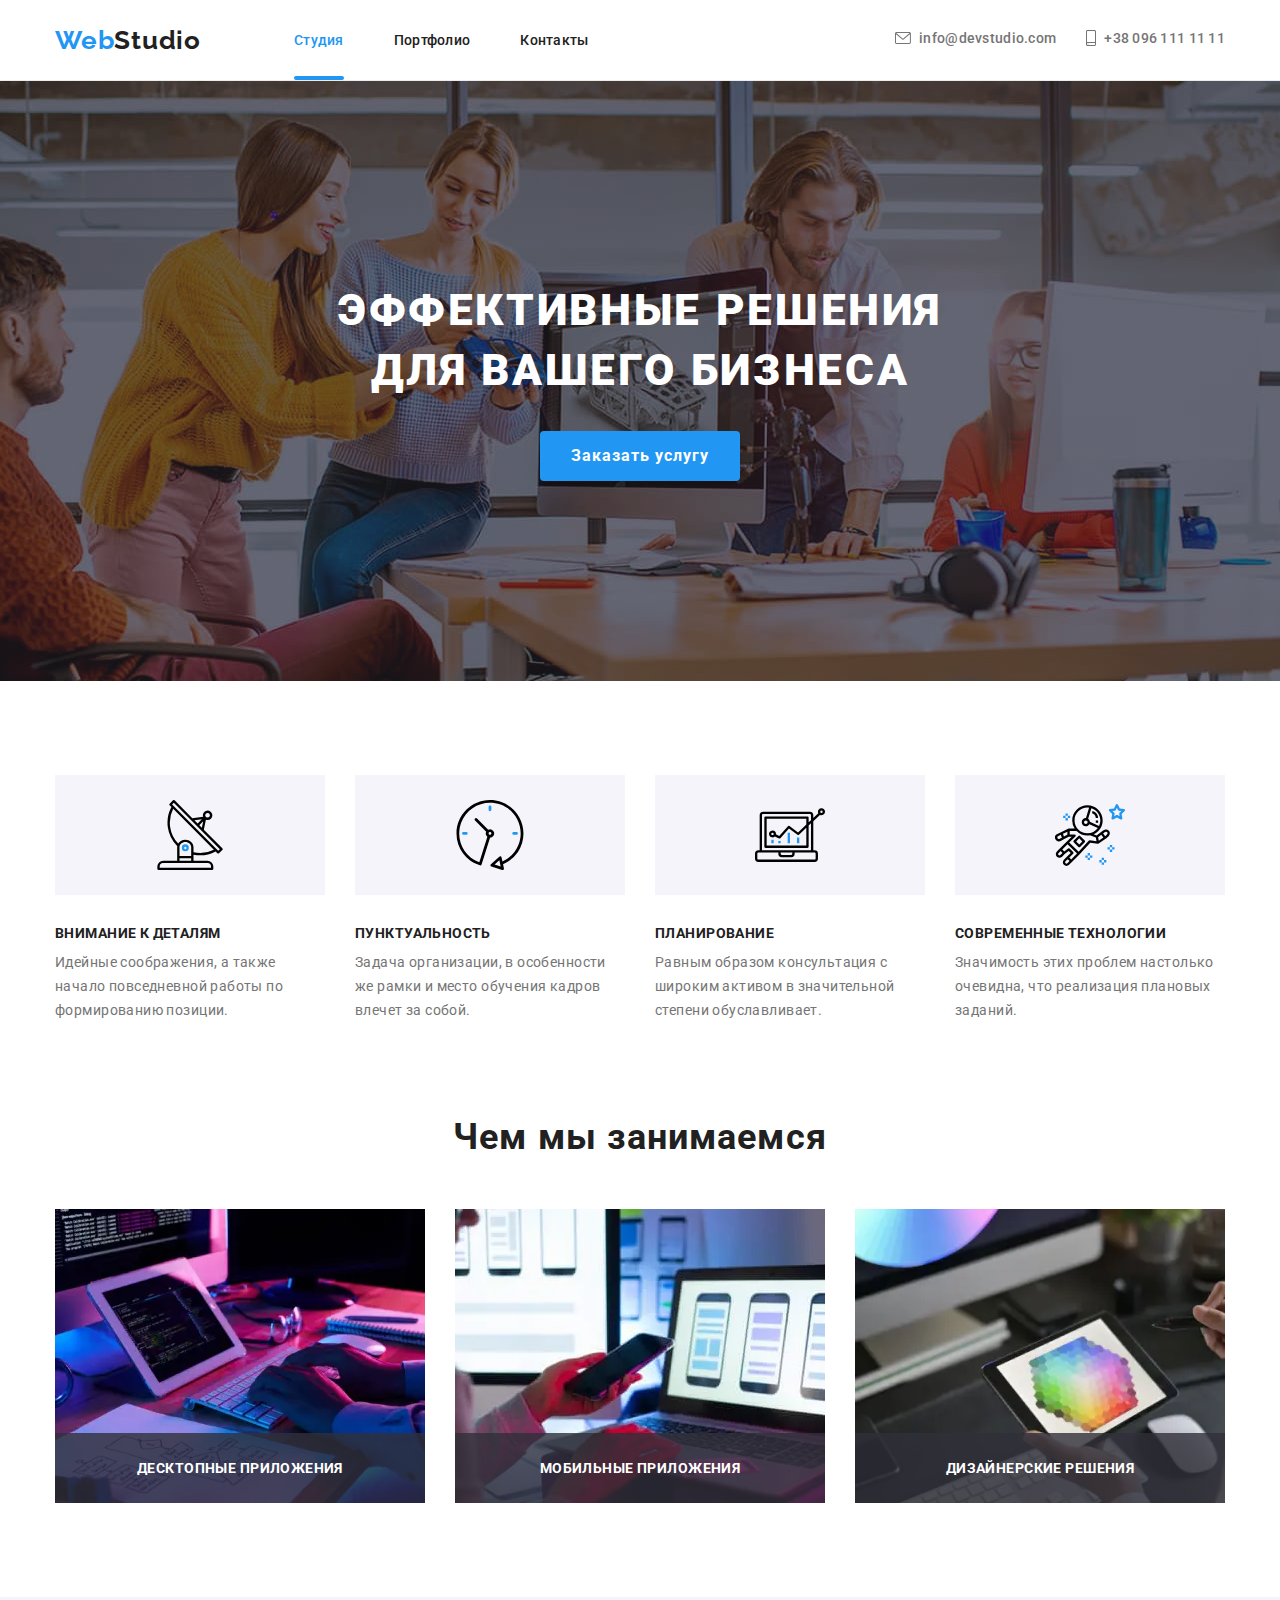
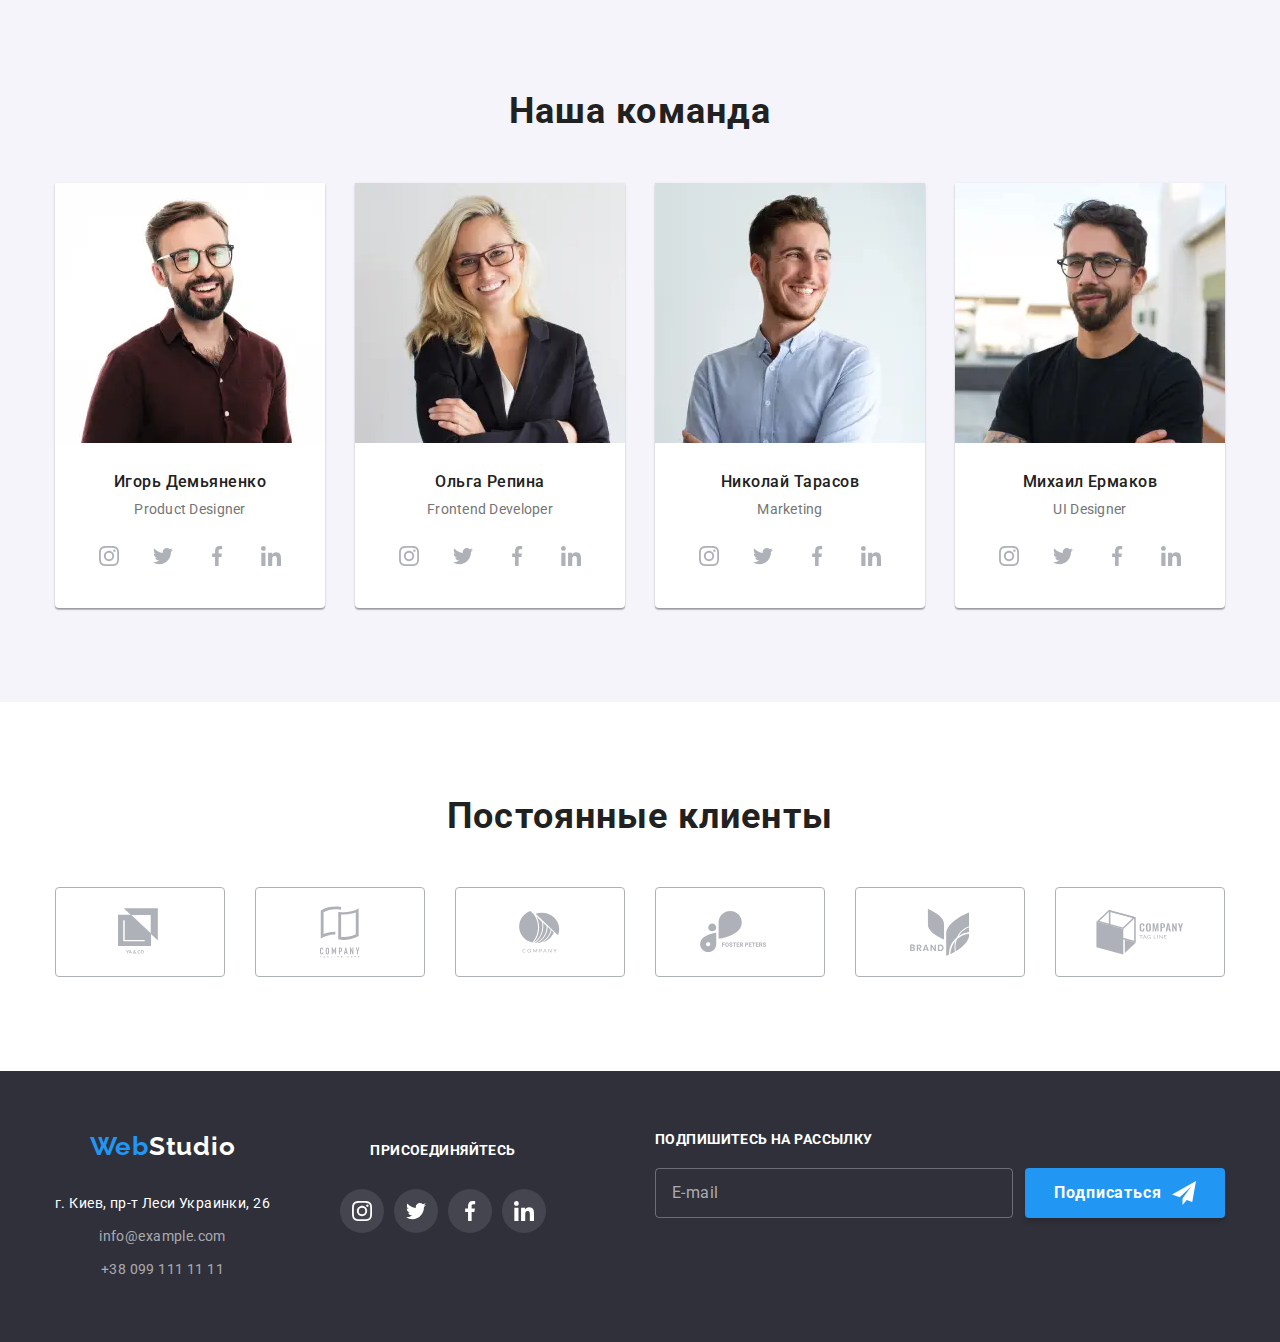
==== commit 1b999889: "делает изображения адаптивными" ====
--- a/index.html
+++ b/index.html
@@ -18,7 +18,7 @@
           ><span class="logo-accent">Web</span>Studio</a
         >
 
-        <button type="button" class="menu-button">
+        <button type="button" class="menu-button" data-menu-button>
           <svg
             class="mobile-menu-icon"
             width="40"
@@ -151,30 +151,57 @@
           <h2 class="title">Чем мы занимаемся</h2>
           <ul class="work-list">
             <li class="item">
-              <img
-                src="./image/rozrabotka.jpg"
-                alt="Разработка сайтов"
-                width="370"
-                height="294"
-              />
+              <picture>
+                <source
+                  srcset="
+                    ./image/razrabotka.webp   1x,
+                    ./image/razrabotka2x.webp 2x
+                  "
+                  type="image/webp"
+                />
+                <img
+                  alt="Разработка сайтов"
+                  width="370"
+                  height="294"
+                  src="./image/razrabotka.jpg"
+                  srcset="./image/razrabotka2x.jpg 2x"
+                />
+              </picture>
               <p class="work--title">Десктопные приложения</p>
             </li>
             <li class="item">
-              <img
-                src="./image/adaptiv-saitov.jpg"
-                alt="Адаптивные сайты"
-                width="370"
-                height="294"
-              />
+              <picture>
+                <source
+                  srcset="
+                    ./image/adaptiv-saitov.webp   1x,
+                    ./image/adaptiv-saitov2x.webp 2x
+                  "
+                  type="image/webp"
+                />
+                <img
+                  alt="Адаптивные сайты"
+                  width="370"
+                  height="294"
+                  src="./image/adaptiv-saitov.jpg"
+                  srcset="./image/adaptiv-saitov2x.jpg 2x"
+                />
+              </picture>
               <p class="work--title">Мобильные приложения</p>
             </li>
             <li class="item">
-              <img
-                src="./image/dizain.jpg"
-                alt="Создание дизайна для сайтов"
-                width="370"
-                height="294"
-              />
+              <picture>
+                <source
+                  srcset="./image/dizain.webp 1x, ./image/dizain2x.webp 2x"
+                  type="image/webp"
+                />
+                <img
+                  alt="Создание дизайна для сайтов"
+                  width="370"
+                  height="294"
+                  src="./image/dizain.jpg"
+                  srcset="./image/dizain2x.jpg 2x"
+                />
+              </picture>
               <p class="work--title">Дизайнерские решения</p>
             </li>
           </ul>
@@ -188,11 +215,63 @@
           <h2 class="title">Наша команда</h2>
           <ul class="team-list">
             <li class="item">
-              <img
-                class="photo"
-                src="./image/demyanenko.jpg"
-                alt="Игорь Демьяненко"
-              />
+              <picture>
+                <source
+                  srcset="
+                    ./image/demyanenko-540.webp 540w,
+                    ./image/demyanenko-270.webp 270w
+                  "
+                  type="image/webp"
+                  media="(min-width: 1200px)"
+                  sizes="(min-width: 1200px) 270px, (min-width: 768px) 354px, (min-width: 480px) 450px, 100vw"
+                />
+                <source
+                  srcset="
+                    ./image/demyanenko-354.webp 354w,
+                    ./image/demyanenko-708.webp 708w
+                  "
+                  type=" image/webp"
+                  media="(min-width: 768px)"
+                  sizes="(min-width: 1200px) 270px, (min-width: 768px) 354px, (min-width: 480px) 450px, 100vw"
+                />
+                <source
+                  srcset="
+                    ./image/demyanenko-450.webp 450w,
+                    ./image/demyanenko-900.webp 900w
+                  "
+                  type=" image/webp"
+                  media="(min-width: 480px)"
+                  sizes="(min-width: 1200px) 270px, (min-width: 768px) 354px, (min-width: 480px) 450px, 100vw"
+                />
+                <source
+                  srcset="
+                    ./image/demyanenko-270.webp 270w,
+                    ./image/demyanenko-354.webp 354w,
+                    ./image/demyanenko-450.webp 450w,
+                    ./image/demyanenko-540.webp 540w,
+                    ./image/demyanenko-708.webp 708w,
+                    ./image/demyanenko-900.webp 900w
+                  "
+                  type=" image/webp"
+                  media="(max-width: 479px)"
+                  sizes="(min-width: 1200px) 270px, (min-width: 768px) 354px, (min-width: 480px) 450px, 100vw"
+                />
+
+                <img
+                  class="photo"
+                  alt="Игорь Демьяненко"
+                  src="./image/demyanenko-270.jpg"
+                  srcset="
+                    ./image/demyanenko-270.jpg 270w,
+                    ./image/demyanenko-354.jpg 354w,
+                    ./image/demyanenko-450.jpg 450w,
+                    ./image/demyanenko-540.jpg 540w,
+                    ./image/demyanenko-708.jpg 708w,
+                    ./image/demyanenko-900.jpg 900w
+                  "
+                  sizes="(min-width: 1200px) 270px, (min-width: 768px) 354px, (min-width: 480px) 450px, 100vw"
+                />
+              </picture>
               <h3 class="name">Игорь Демьяненко</h3>
               <p class="specialty" lang="en">Product Designer</p>
               <ul class="social">
@@ -227,7 +306,62 @@
               </ul>
             </li>
             <li class="item">
-              <img class="photo" src="./image/repina.jpg" alt="Ольга Репина" />
+              <picture>
+                <source
+                  srcset="
+                    ./image/repina-540.webp 540w,
+                    ./image/repina-270.webp 270w
+                  "
+                  type="image/webp"
+                  media="(min-width: 1200px)"
+                  sizes="(min-width: 1200px) 270px, (min-width: 768px) 354px, (min-width: 480px) 450px, 100vw"
+                />
+                <source
+                  srcset="
+                    ./image/repina-354.webp 354w,
+                    ./image/repina-708.webp 708w
+                  "
+                  type="image/webp"
+                  media="(min-width: 768px)"
+                  sizes="(min-width: 1200px) 270px, (min-width: 768px) 354px, (min-width: 480px) 450px, 100vw"
+                />
+                <source
+                  srcset="
+                    ./image/repina-450.webp 450w,
+                    ./image/repina-900.webp 900w
+                  "
+                  type="image/webp"
+                  media="(min-width: 480px)"
+                  sizes="(min-width: 1200px) 270px, (min-width: 768px) 354px, (min-width: 480px) 450px, 100vw"
+                />
+                <source
+                  srcset="
+                    ./image/repina-270.webp 270w,
+                    ./image/repina-354.webp 354w,
+                    ./image/repina-450.webp 450w,
+                    ./image/repina-540.webp 540w,
+                    ./image/repina-708.webp 708w,
+                    ./image/repina-900.webp 900w
+                  "
+                  type="image/webp"
+                  media="(max-width: 479px)"
+                  sizes="(min-width: 1200px) 270px, (min-width: 768px) 354px, (min-width: 480px) 450px, 100vw"
+                />
+                <img
+                  class="photo"
+                  alt="Ольга Репина"
+                  src="./image/repina-270.jpg"
+                  srcset="
+                    ./image/repina-270.jpg 270w,
+                    ./image/repina-354.jpg 354w,
+                    ./image/repina-450.jpg 450w,
+                    ./image/repina-540.jpg 540w,
+                    ./image/repina-708.jpg 708w,
+                    ./image/repina-900.jpg 900w
+                  "
+                  sizes="(min-width: 1200px) 270px, (min-width: 768px) 354px, (min-width: 480px) 450px, 100vw"
+                />
+              </picture>
               <h3 class="name">Ольга Репина</h3>
               <p class="specialty" lang="en">Frontend Developer</p>
               <ul class="social">
@@ -262,11 +396,62 @@
               </ul>
             </li>
             <li class="item">
-              <img
-                class="photo"
-                src="./image/tarasov.jpg"
-                alt="Николай Тарасов"
-              />
+              <picture>
+                <source
+                  srcset="
+                    ./image/tarasov-540.webp 540w,
+                    ./image/tarasov-270.webp 270w
+                  "
+                  type="image/webp"
+                  media="(min-width: 1200px)"
+                  sizes="(min-width: 1200px) 270px, (min-width: 768px) 354px, (min-width: 480px) 450px, 100vw"
+                />
+                <source
+                  srcset="
+                    ./image/tarasov-354.webp 354w,
+                    ./image/tarasov-708.webp 708w
+                  "
+                  type=" image/webp"
+                  media="(min-width: 768px)"
+                  sizes="(min-width: 1200px) 270px, (min-width: 768px) 354px, (min-width: 480px) 450px, 100vw"
+                />
+                <source
+                  srcset="
+                    ./image/tarasov-450.webp 450w,
+                    ./image/tarasov-900.webp 900w
+                  "
+                  type=" image/webp"
+                  media="(min-width: 480px)"
+                  sizes="(min-width: 1200px) 270px, (min-width: 768px) 354px, (min-width: 480px) 450px, 100vw"
+                />
+                <source
+                  srcset="
+                    ./image/tarasov-270.webp 270w,
+                    ./image/tarasov-354.webp 354w,
+                    ./image/tarasov-450.webp 450w,
+                    ./image/tarasov-540.webp 540w,
+                    ./image/tarasov-708.webp 708w,
+                    ./image/tarasov-900.webp 900w
+                  "
+                  type=" image/webp"
+                  media="(max-width: 479px)"
+                  sizes="(min-width: 1200px) 270px, (min-width: 768px) 354px, (min-width: 480px) 450px, 100vw"
+                />
+                <img
+                  class="photo"
+                  alt="Николай Тарасов"
+                  src="./image/tarasov-270.jpg"
+                  srcset="
+                    ./image/tarasov-270.jpg 270w,
+                    ./image/tarasov-354.jpg 354w,
+                    ./image/tarasov-450.jpg 450w,
+                    ./image/tarasov-540.jpg 540w,
+                    ./image/tarasov-708.jpg 708w,
+                    ./image/tarasov-900.jpg 900w
+                  "
+                  sizes="(min-width: 1200px) 270px, (min-width: 768px) 354px, (min-width: 480px) 450px, 100vw"
+                />
+              </picture>
               <h3 class="name">Николай Тарасов</h3>
               <p class="specialty" lang="en">Marketing</p>
               <ul class="social">
@@ -301,11 +486,62 @@
               </ul>
             </li>
             <li class="item">
-              <img
-                class="photo"
-                src="./image/ermakov.jpg"
-                alt="Михаил Ермаков"
-              />
+              <picture>
+                <source
+                  srcset="
+                    ./image/ermakov-540.webp 540w,
+                    ./image/ermakov-270.webp 270w
+                  "
+                  type="image/webp"
+                  media="(min-width: 1200px)"
+                  sizes="(min-width: 1200px) 270px, (min-width: 768px) 354px, (min-width: 480px) 450px, 100vw"
+                />
+                <source
+                  srcset="
+                    ./image/ermakov-354.webp 354w,
+                    ./image/ermakov-708.webp 708w
+                  "
+                  type=" image/webp"
+                  media="(min-width: 768px)"
+                  sizes="(min-width: 1200px) 270px, (min-width: 768px) 354px, (min-width: 480px) 450px, 100vw"
+                />
+                <source
+                  srcset="
+                    ./image/ermakov-450.webp 450w,
+                    ./image/ermakov-900.webp 900w
+                  "
+                  type=" image/webp"
+                  media="(min-width: 480px)"
+                  sizes="(min-width: 1200px) 270px, (min-width: 768px) 354px, (min-width: 480px) 450px, 100vw"
+                />
+                <source
+                  srcset="
+                    ./image/ermakov-270.webp 270w,
+                    ./image/ermakov-354.webp 354w,
+                    ./image/ermakov-450.webp 450w,
+                    ./image/ermakov-540.webp 540w,
+                    ./image/ermakov-708.webp 708w,
+                    ./image/ermakov-900.webp 900w
+                  "
+                  type=" image/webp"
+                  media="(max-width: 479px)"
+                  sizes="(min-width: 1200px) 270px, (min-width: 768px) 354px, (min-width: 480px) 450px, 100vw"
+                />
+                <img
+                  class="photo"
+                  alt="Михаил Ермаков"
+                  src="./image/ermakov-270.jpg"
+                  srcset="
+                    ./image/ermakov-270.jpg 270w,
+                    ./image/ermakov-354.jpg 354w,
+                    ./image/ermakov-450.jpg 450w,
+                    ./image/ermakov-540.jpg 540w,
+                    ./image/ermakov-708.jpg 708w,
+                    ./image/ermakov-900.jpg 900w
+                  "
+                  sizes="(min-width: 1200px) 270px, (min-width: 768px) 354px, (min-width: 480px) 450px, 100vw"
+                />
+              </picture>
               <h3 class="name">Михаил Ермаков</h3>
               <p class="specialty" lang="en">UI Designer</p>
               <ul class="social">
@@ -484,7 +720,7 @@
         </div>
       </div>
     </footer>
-    <!--   <div class="backdrop is-hidden" data-modal hidden>
+    <div class="backdrop is-hidden" data-modal>
       <div class="modal">
         <p class="modal-title">Оставьте свои данные, мы вам перезвоним</p>
 
@@ -547,15 +783,15 @@
 
             <!-- Оформление чекбокса через свг спрайт -->
 
-    <!--          <span class="label-policy-check">
+            <span class="label-policy-check">
               <svg width="11" height="8">
                 <use href="./image/sprite.svg#icon-Vector"></use>
               </svg>
             </span>
 
-             ===================================== -->
-
-    <!--        <span class="label-policy-text"
+            <!-- ===================================== -->
+
+            <span class="label-policy-text"
               >Соглашаюсь с рассылкой и принимаю
               <a href="" class="policy-link">Условия договора</a></span
             >
@@ -569,7 +805,8 @@
           </svg>
         </button>
       </div>
-    </div>-->
+    </div>
+    <script src="./js/menu.js"></script>
     <script src="./js/modal.js"></script>
   </body>
 </html>
--- a/css/main.min.css
+++ b/css/main.min.css
@@ -1 +1 @@
-/*! modern-normalize v1.0.0 | MIT License | https://github.com/sindresorhus/modern-normalize */*,*::before,*::after{box-sizing:border-box}:root{tab-size:4}html{line-height:1.15;-webkit-text-size-adjust:100%}body{margin:0}body{font-family:system-ui,-apple-system,"Segoe UI",Roboto,Helvetica,Arial,sans-serif,"Apple Color Emoji","Segoe UI Emoji"}hr{height:0;color:inherit}abbr[title]{text-decoration:underline dotted}b,strong{font-weight:bolder}code,kbd,samp,pre{font-family:ui-monospace, SFMono-Regular, Consolas, 'Liberation Mono', Menlo, monospace;font-size:1em}small{font-size:80%}sub,sup{font-size:75%;line-height:0;position:relative;vertical-align:baseline}sub{bottom:-0.25em}sup{top:-0.5em}table{text-indent:0;border-color:inherit}button,input,optgroup,select,textarea{font-family:inherit;font-size:100%;line-height:1.15;margin:0}button,select{text-transform:none}button,[type='button'],[type='reset'],[type='submit']{-webkit-appearance:button}::-moz-focus-inner{border-style:none;padding:0}:-moz-focusring{outline:1px dotted ButtonText}:-moz-ui-invalid{box-shadow:none}legend{padding:0}progress{vertical-align:baseline}::-webkit-inner-spin-button,::-webkit-outer-spin-button{height:auto}[type='search']{-webkit-appearance:textfield;outline-offset:-2px}::-webkit-search-decoration{-webkit-appearance:none}::-webkit-file-upload-button{-webkit-appearance:button;font:inherit}summary{display:list-item}.top-menu,.top-address,.advantage-list,.work-list,.team-list,.clients-list,.footer-address,.social{list-style:none;padding:0;margin:0}.logo,.top-menu--link,.top-address--link,.footer-address__link,.social-link{display:inline-flex;text-decoration:none;font-style:normal}.hero-container,.advantage-container,.work-container,.team-container,.clients-container,.footer-container{margin-left:auto;margin-right:auto;padding-left:15px;padding-right:15px;width:100%}@media screen and (min-width: 480px){.hero-container,.advantage-container,.work-container,.team-container,.clients-container,.footer-container{width:480px}}@media screen and (min-width: 768px){.hero-container,.advantage-container,.work-container,.team-container,.clients-container,.footer-container{width:768px}}@media screen and (min-width: 1200px){.hero-container,.advantage-container,.work-container,.team-container,.clients-container,.footer-container{width:1200px}}body{font-family:Roboto, sans-serif;font-style:normal;font-weight:400;font-size:14px;line-height:1.16;letter-spacing:0.02em;color:#757575}.button,.modal-button{padding-top:10px;padding-bottom:10px;font-weight:700;font-size:16px;line-height:1.87;letter-spacing:0.06em;width:200px;height:50px;background-color:#2196f3;color:#fff;box-shadow:0px 4px 4px rgba(0,0,0,0.15);border-radius:4px;border:0}.title{margin-top:0;margin-bottom:50px;font-weight:700;font-size:36px;line-height:1.16;letter-spacing:0.03em;text-align:center;color:#212121}.visually-hidden{position:absolute !important;clip:rect(1px 1px 1px 1px);clip:rect(1px, 1px, 1px, 1px);padding:0 !important;border:0 !important;height:1px !important;width:1px !important;overflow:hidden}img{display:block}button{cursor:pointer}.logo{font-family:Raleway, sans-serif;font-size:24px;font-weight:700;line-height:1.16;letter-spacing:0.03em;color:#212121}@media screen and (min-width: 768px){.logo{margin-right:88px}}@media screen and (min-width: 1200px){.logo{margin-right:93px}}.logo-accent{color:#2196f3}@media screen and (min-width: 1200px){.logo{margin-right:93px;font-size:26px;line-height:1.19}}.footer .logo{margin-right:0;margin-bottom:20px;color:#fff}@media screen and (min-width: 1200px){.footer .logo{margin-bottom:30px}}.menu-button{display:inline-flex;margin:0;margin-left:auto;padding:0;border:none;background-color:transparent}@media screen and (min-width: 768px){.menu-button{display:none}}@media screen and (max-width: 767px){.menu-button.is-open .icon-close,.menu-button.is-open ~ .navigation-links{display:block}}.menu-button.is-open .icon-menu{display:none}.menu-button:hover .mobile-menu-icon,.menu-button:focus .mobile-menu-icon{fill:#2196f3}.icon-close{display:none}.navigation-links{display:flex;width:100%;justify-content:space-between}@media screen and (max-width: 767px){.navigation-links{display:none;position:absolute;top:100%;left:0;padding:60px 0;box-shadow:0px 4px 4px rgba(0,0,0,0.25)}}@media screen and (max-width: 767px){.top-menu{text-align:center;margin-bottom:60px}.top-menu .item:not(:last-child){margin-bottom:40px}}@media screen and (min-width: 768px){.top-menu{display:flex;height:80px;align-items:center}.top-menu .item:not(:last-child){margin-right:50px}}.top-menu--link{position:relative;display:inline-flex;font-weight:500;font-size:18px;line-height:1.16;letter-spacing:0.02em;color:#212121;transition:color 250ms cubic-bezier(0.4, 0, 0.2, 1)}@media screen and (min-width: 768px){.top-menu--link{font-size:14px;align-items:center;height:80px}}.top-menu--link.current{position:relative}.top-menu--link.current::before{content:'';position:absolute;top:calc(100% + 8px);left:0;width:100%;height:4px;border-radius:2px;background-color:#2196f3}@media screen and (min-width: 768px){.top-menu--link.current::before{top:calc(100% - 4px)}}.top-menu--link:hover,.top-menu--link:focus{color:#2196f3}.current{color:#2196f3}.page-header{position:relative;border-bottom:1px solid #ececec}.header-container{display:flex;align-items:center;height:60px;padding:0 15px;margin:0 auto}@media screen and (min-width: 480px){.header-container{width:480px}}@media screen and (min-width: 768px){.header-container{width:768px;margin:0 auto;height:80px}}@media screen and (min-width: 1200px){.header-container{width:1200px}}@media screen and (max-width: 767px){.top-address{text-align:center}}@media screen and (min-width: 1200px){.top-address{display:flex}}@media screen and (max-width: 767px){.top-address .item:not(:last-child){margin-bottom:16px}}@media screen and (max-width: 1199px){.top-address .item:not(:last-child){margin-bottom:10px}}@media screen and (min-width: 1200px){.top-address .item:not(:last-child){margin-right:10px}}.top-address--link{align-items:center;font-weight:500;font-size:18px;line-height:1.16;letter-spacing:0.02em;color:#757575}@media screen and (min-width: 768px){.top-address--link{font-size:12px;line-height:1.16}}@media screen and (min-width: 1200px){.top-address--link{font-size:14px}}.top-address--link:hover,.top-address--link:focus{color:#2196f3}.top-address--link:hover .mail-svg,.top-address--link:focus .mail-svg{fill:#2196f3}.top-address--link:hover .phone-svg,.top-address--link:focus .phone-svg{fill:#2196f3}.mail-svg{margin-right:10px;fill:#757575;transition:fill 250ms cubic-bezier(0.4, 0, 0.2, 1)}@media screen and (min-width: 768px){.mail-svg{margin-right:8px}}.phone-svg{margin-right:10px;fill:#757575;transition:fill 250ms cubic-bezier(0.4, 0, 0.2, 1)}@media screen and (min-width: 768px){.phone-svg{margin-right:8px}}@media screen and (min-width: 768px){.address-header{display:flex;align-items:center;margin-left:auto}}.hero{padding-top:50px;padding-bottom:50px;margin:0 auto;display:flex;align-items:center;height:400px;width:100%;background-color:#212121;background-image:linear-gradient(rgba(47,48,58,0.4), rgba(47,48,58,0.4)),url("../image/hero-Img.jpg")}@media screen and (max-width: 767px){.hero{max-width:480px}}@media screen and (min-width: 768px) and (max-width: 1199px){.hero{max-width:768px}}@media screen and (min-width: 1200px){.hero{max-width:1600px;height:600px}}.hero-container{display:flex;flex-direction:column;justify-content:center;align-items:center}.main-title{margin-top:0;margin-bottom:30px;margin-left:auto;margin-right:auto;font-weight:900;font-size:26px;line-height:1.62;text-align:center;letter-spacing:0.06em;text-transform:uppercase;color:#fff;max-width:360px}@media screen and (min-width: 1200px){.main-title{font-size:44px;line-height:1.36;max-width:696px}}.advantage{padding-top:60px;padding-bottom:60px}@media screen and (min-width: 1200px){.advantage{padding-top:94px;padding-bottom:94px}}.advantage .text{margin-top:0;margin-bottom:0;line-height:1.71;letter-spacing:0.03em}@media screen and (min-width: 768px){.advantage-list{display:flex;flex-wrap:wrap;margin:-15px}}.advantage-title{margin-top:0;margin-bottom:10px;font-size:14px;font-weight:700;letter-spacing:0.03em;text-transform:uppercase;color:#212121}.advantage--icon{display:flex;margin-bottom:30px;align-items:center;justify-content:center;height:120px;background-color:#f5f4fa}.advantage .item{max-width:450px}@media screen and (min-width: 768px){.advantage .item{max-width:calc((100% - 60px) / 2);margin:15px}}@media screen and (min-width: 1200px){.advantage .item{max-width:calc((100% - 120px) / 4)}}.work{display:none;margin-bottom:94px}@media screen and (min-width: 1200px){.work{display:block}}.work-list{display:flex}.work .item{position:relative;width:370px}.work .item:not(:last-child){margin-right:30px}.work--title{display:flex;align-items:center;justify-content:center;position:absolute;bottom:0;left:0;margin-top:0;margin-bottom:0;width:100%;height:70px;font-weight:700;font-size:14px;letter-spacing:0.03em;text-transform:uppercase;color:#fff;background:rgba(47,48,58,0.8)}.team{padding-top:60px;padding-bottom:60px;background-color:#f5f4fa}@media screen and (min-width: 1200px){.team{padding-top:94px;padding-bottom:94px}}.team-list{margin:-15px}@media screen and (min-width: 768px){.team-list{display:flex;flex-wrap:wrap}}.team .item{margin:15px;padding-bottom:24px;max-width:450px;box-shadow:0px 1px 3px rgba(0,0,0,0.12),0px 1px 1px rgba(0,0,0,0.14),0px 2px 1px rgba(0,0,0,0.2);border-radius:0px 0px 4px 4px;background-color:#fff}@media screen and (min-width: 768px){.team .item{max-width:calc((100% - 60px) / 2)}}@media screen and (min-width: 1200px){.team .item{padding-bottom:30px;max-width:calc((100% - 120px) / 4)}}.name{margin-top:0;margin-bottom:10px;font-weight:500;font-size:16px;line-height:1.18;letter-spacing:0.03em;text-align:center;color:#212121}.specialty{margin-top:0;margin-bottom:16px;text-align:center}.photo{width:100%;margin-bottom:30px}.clients{margin-top:60px;margin-bottom:60px}@media screen and (min-width: 1200px){.clients{margin-top:94px;margin-bottom:94px}}.clients-list{display:flex;flex-wrap:wrap;margin:-15px}.clients-item{margin:15px;width:calc((100% - 60px) / 2)}@media screen and (min-width: 768px){.clients-item{width:calc((100% - 90px) / 3)}}@media screen and (min-width: 1200px){.clients-item{width:calc((100% - 180px) / 6)}}.clients-svg{fill:#afb1b8;transition:fill 250ms cubic-bezier(0.4, 0, 0.2, 1)}.clients-link{display:flex;justify-content:center;align-items:center;height:90px;border:1px solid #afb1b8;box-sizing:border-box;border-radius:4px;transition:border-color 250ms cubic-bezier(0.4, 0, 0.2, 1)}@media screen and (min-width: 768px){.clients-link{max-width:226px}}.clients-link:hover,.clients-link:focus{border-color:#2196f3}.clients-link:hover .clients-svg,.clients-link:focus .clients-svg{fill:#2196f3}.footer{padding-top:60px;padding-bottom:60px;background-color:#2f303a}@media screen and (min-width: 1200px){.footer-container{display:flex;justify-content:space-between}}.footer .address{text-align:center}@media screen and (max-width: 767px){.footer .address{margin-bottom:60px}}@media screen and (min-width: 1200px){.footer .address{margin-right:70px;margin-left:0}}@media screen and (max-width: 1199px){.footer-wrapper{margin-bottom:60px}}@media screen and (min-width: 768px){.footer-wrapper{display:flex;align-items:baseline;justify-content:space-around}}.footer-address{font-size:14px;line-height:1.71;letter-spacing:0.03em}.footer-address .contact-address{color:#fff}.footer-address .item:not(:last-child){margin-bottom:8px}@media screen and (min-width: 1200px){.footer-address .item:not(:last-child){margin-bottom:9px}}.footer-address .item:first-child .footer-address__link{color:#fff}.footer-address__link{color:rgba(255,255,255,0.6)}.backdrop{position:fixed;display:flex;top:0;left:0;width:100%;height:100%;background-color:rgba(0,0,0,0.2);opacity:1;overflow-y:scroll;transition:opacity 250ms cubic-bezier(0.4, 0, 0.2, 1)}.modal{position:relative;margin:auto;padding:40px;transform:scale(1);width:528px;max-height:581px;background:#fff;box-shadow:0px 1px 3px rgba(0,0,0,0.12),0px 1px 1px rgba(0,0,0,0.14),0px 2px 1px rgba(0,0,0,0.2);border-radius:4px;opacity:1;transition:transform 250ms cubic-bezier(0.4, 0, 0.2, 1),opacity 250ms cubic-bezier(0.4, 0, 0.2, 1)}.modal-title{margin-top:0;margin-bottom:30px;font-weight:700;font-size:20px;line-height:1.15;text-align:center;letter-spacing:0.03em;color:#212121}.modal-button{display:block;margin:0 auto}.modal-svg{position:absolute;left:12px;top:50%;transform:translateY(-50%);transition:fill 250ms cubic-bezier(0.4, 0, 0.2, 1)}.modal-btn{position:absolute;display:flex;align-items:center;justify-content:center;padding:0;top:8px;right:8px;width:30px;height:30px;background:#fff;border:1px solid rgba(0,0,0,0.1);border-radius:50%;transition:fill 250ms cubic-bezier(0.4, 0, 0.2, 1)}.modal-btn-btn:hover,.modal-btn-btn:focus{fill:#2196f3}.backdrop.is-hidden{opacity:0;pointer-events:none}.backdrop.is-hidden .modal{transform:scale(1.5);opacity:0}.modal-input{padding-left:42px;width:100%;height:40px;border:1px solid rgba(33,33,33,0.2);border-radius:4px;transition:border-color 250ms cubic-bezier(0.4, 0, 0.2, 1)}.modal-input:focus{outline:none;border:1px solid #2196f3}.modal-input:focus ~ .modal-svg{fill:#2196f3}.modal-input:not(:placeholder-shown) ~ .modal-svg{fill:#2196f3}.modal-label{position:relative;display:block;margin-bottom:28px}.modal-label-text{position:absolute;left:0;top:-18px}.modal-label-textarea{position:relative;display:block;margin-bottom:20px}.modal-textarea{padding:12px 16px;width:100%;height:120px;border:1px solid rgba(33,33,33,0.2);border-radius:4px;resize:none;transition:border-color 250ms cubic-bezier(0.4, 0, 0.2, 1)}.modal-textarea:focus{outline:none;border:1px solid #2196f3}.modal-textarea::placeholder{letter-spacing:0.01em;color:rgba(117,117,117,0.5)}.label-policy{display:flex;align-items:center;margin-bottom:30px}.label-policy-text{display:flex;line-height:1.71;letter-spacing:0.03em;color:#757575}.policy-link{display:block;height:19px;color:#2196f3;margin-left:3px;border-bottom:1px solid #2196f3;text-decoration:none}.label-policy-check{display:flex;justify-content:center;align-items:center;margin-right:7px;width:16px;height:15px;border:1px solid #212121;border-radius:2px;transition:background-color 250ms cubic-bezier(0.4, 0, 0.2, 1),border-color 250ms cubic-bezier(0.4, 0, 0.2, 1)}.policy-check-input:checked ~ .label-policy-check{background-color:#2196f3;border:1px solid #2196f3}.social{display:flex;justify-content:center}.social-item:not(:last-child){margin-right:10px}.social-svg{fill:#afb1b8;transition:fill 250ms cubic-bezier(0.4, 0, 0.2, 1)}.social-link{display:flex;justify-content:center;align-items:center;width:44px;height:44px;border-radius:50%;transition:background-color 250ms cubic-bezier(0.4, 0, 0.2, 1)}.social-link:hover,.social-link:focus{background-color:#2196f3}.social-link:hover .social-svg,.social-link:focus .social-svg{fill:#fff}.subscribe--title{margin-top:0;margin-bottom:20px;font-weight:700;letter-spacing:0.03em;text-transform:uppercase;color:#fff}@media screen and (max-width: 1199px){.subscribe--title{text-align:center}}.user-email{padding-left:16px;margin-bottom:20px;max-width:450px;width:100%;height:50px;border:1px solid rgba(255,255,255,0.3);box-sizing:border-box;border-radius:4px;background-color:transparent;color:#fff}@media screen and (min-width: 1200px){.user-email{width:358px}}.user-email::placeholder{font-size:16px;line-height:1.25;letter-spacing:0.03em;color:rgba(255,255,255,0.6)}.user-email:focus{outline:none}.subscribe--label{position:relative;margin-right:12px}@media screen and (min-width: 767px){.subscribe--label{display:block}}.subscribe--button__text{margin-right:10px;font-weight:700;font-size:16px;line-height:1.87;letter-spacing:0.06em;color:#fff}.subscribe .button,.subscribe .modal-button{display:inline-flex;align-items:center;justify-content:center}.subscribe-form{text-align:center}@media screen and (min-width: 1200px){.subscribe-form{display:flex}}.join{text-align:center}@media screen and (min-width: 1200px){.join{margin-right:93px}}.join-title{display:inline-block;margin-bottom:20px;font-weight:700;letter-spacing:0.03em;text-transform:uppercase;color:#fff}@media screen and (min-width: 1200px){.join-title{margin-bottom:30px}}.join .social-link{background:rgba(255,255,255,0.1);transition:background-color 250ms cubic-bezier(0.4, 0, 0.2, 1)}.join .social-svg{fill:#fff}.join .social-link:hover,.join .social-link:focus{background-color:#2196f3}
+/*! modern-normalize v1.0.0 | MIT License | https://github.com/sindresorhus/modern-normalize */*,*::before,*::after{box-sizing:border-box}:root{tab-size:4}html{line-height:1.15;-webkit-text-size-adjust:100%}body{margin:0}body{font-family:system-ui,-apple-system,"Segoe UI",Roboto,Helvetica,Arial,sans-serif,"Apple Color Emoji","Segoe UI Emoji"}hr{height:0;color:inherit}abbr[title]{text-decoration:underline dotted}b,strong{font-weight:bolder}code,kbd,samp,pre{font-family:ui-monospace, SFMono-Regular, Consolas, 'Liberation Mono', Menlo, monospace;font-size:1em}small{font-size:80%}sub,sup{font-size:75%;line-height:0;position:relative;vertical-align:baseline}sub{bottom:-0.25em}sup{top:-0.5em}table{text-indent:0;border-color:inherit}button,input,optgroup,select,textarea{font-family:inherit;font-size:100%;line-height:1.15;margin:0}button,select{text-transform:none}button,[type='button'],[type='reset'],[type='submit']{-webkit-appearance:button}::-moz-focus-inner{border-style:none;padding:0}:-moz-focusring{outline:1px dotted ButtonText}:-moz-ui-invalid{box-shadow:none}legend{padding:0}progress{vertical-align:baseline}::-webkit-inner-spin-button,::-webkit-outer-spin-button{height:auto}[type='search']{-webkit-appearance:textfield;outline-offset:-2px}::-webkit-search-decoration{-webkit-appearance:none}::-webkit-file-upload-button{-webkit-appearance:button;font:inherit}summary{display:list-item}.top-menu,.top-address,.advantage-list,.work-list,.team-list,.clients-list,.footer-address,.social{list-style:none;padding:0;margin:0}.logo,.top-menu--link,.top-address--link,.footer-address__link,.social-link{display:block;text-decoration:none;font-style:normal}.hero-container,.advantage-container,.work-container,.team-container,.clients-container,.footer-container{margin-left:auto;margin-right:auto;padding-left:15px;padding-right:15px;width:100%}@media screen and (min-width: 480px){.hero-container,.advantage-container,.work-container,.team-container,.clients-container,.footer-container{width:480px}}@media screen and (min-width: 768px){.hero-container,.advantage-container,.work-container,.team-container,.clients-container,.footer-container{width:768px}}@media screen and (min-width: 1200px){.hero-container,.advantage-container,.work-container,.team-container,.clients-container,.footer-container{width:1200px}}body{font-family:Roboto, sans-serif;font-style:normal;font-weight:400;font-size:14px;line-height:1.16;letter-spacing:0.02em;color:#757575}.button,.modal-button{padding-top:10px;padding-bottom:10px;font-weight:700;font-size:16px;line-height:1.87;letter-spacing:0.06em;width:200px;height:50px;background-color:#2196f3;color:#fff;box-shadow:0px 4px 4px rgba(0,0,0,0.15);border-radius:4px;border:0}.title{margin-top:0;margin-bottom:50px;font-weight:700;font-size:36px;line-height:1.16;letter-spacing:0.03em;text-align:center;color:#212121}.visually-hidden{position:absolute !important;clip:rect(1px 1px 1px 1px);clip:rect(1px, 1px, 1px, 1px);padding:0 !important;border:0 !important;height:1px !important;width:1px !important;overflow:hidden}img{display:block}button{cursor:pointer}.logo{font-family:Raleway, sans-serif;font-size:24px;font-weight:700;line-height:1.16;letter-spacing:0.03em;color:#212121}@media screen and (min-width: 768px){.logo{margin-right:88px}}@media screen and (min-width: 1200px){.logo{margin-right:93px}}.logo-accent{color:#2196f3}@media screen and (min-width: 1200px){.logo{margin-right:93px;font-size:26px;line-height:1.19}}.footer .logo{margin-right:0;margin-bottom:20px;color:#fff}@media screen and (min-width: 1200px){.footer .logo{margin-bottom:30px}}.menu-button{display:inline-flex;margin:0;margin-left:auto;padding:0;border:none;background-color:transparent}@media screen and (min-width: 768px){.menu-button{display:none}}@media screen and (max-width: 767px){.menu-button.is-open .icon-close,.menu-button.is-open ~ .navigation-links{display:block;z-index:1}}.menu-button.is-open .icon-menu{display:none}.menu-button:hover .mobile-menu-icon,.menu-button:focus .mobile-menu-icon{fill:#2196f3}.icon-close{display:none}.navigation-links{display:flex;width:100%;justify-content:space-between}@media screen and (max-width: 767px){.navigation-links{display:none;position:absolute;top:calc(100% + 1px);left:0;padding:60px 0;background-color:#fff;box-shadow:0px 4px 4px rgba(0,0,0,0.25)}}@media screen and (max-width: 767px){.top-menu{text-align:center;margin-bottom:60px}.top-menu .item:not(:last-child){margin-bottom:40px}}@media screen and (min-width: 768px){.top-menu{display:flex;height:80px;align-items:center}.top-menu .item:not(:last-child){margin-right:50px}}.top-menu--link{position:relative;display:inline-flex;font-weight:500;font-size:18px;line-height:1.16;letter-spacing:0.02em;color:#212121;transition:color 250ms cubic-bezier(0.4, 0, 0.2, 1)}@media screen and (min-width: 768px){.top-menu--link{font-size:14px;align-items:center;height:80px}}.top-menu--link.current{position:relative}.top-menu--link.current::before{content:'';position:absolute;top:calc(100% + 8px);left:0;width:100%;height:4px;border-radius:2px;background-color:#2196f3}@media screen and (min-width: 768px){.top-menu--link.current::before{top:calc(100% - 4px)}}.top-menu--link:hover,.top-menu--link:focus{color:#2196f3}.current{color:#2196f3}.page-header{position:relative;border-bottom:1px solid #ececec}.header-container{display:flex;align-items:center;height:60px;padding:0 15px;margin:0 auto}@media screen and (min-width: 480px){.header-container{width:480px}}@media screen and (min-width: 768px){.header-container{width:768px;margin:0 auto;height:80px}}@media screen and (min-width: 1200px){.header-container{width:1200px}}@media screen and (max-width: 767px){.top-address{text-align:center}}@media screen and (min-width: 1200px){.top-address{display:flex}}@media screen and (max-width: 767px){.top-address .item:not(:last-child){margin-bottom:16px}}@media screen and (max-width: 1199px){.top-address .item:not(:last-child){margin-bottom:10px}}@media screen and (min-width: 1200px){.top-address .item:not(:last-child){margin-right:30px}}.top-address--link{display:inline-flex;align-items:center;font-weight:500;font-size:18px;line-height:1.16;letter-spacing:0.02em;color:#757575}@media screen and (min-width: 768px){.top-address--link{font-size:12px;line-height:1.16}}@media screen and (min-width: 1200px){.top-address--link{font-size:14px}}.top-address--link:hover,.top-address--link:focus{color:#2196f3}.top-address--link:hover .mail-svg,.top-address--link:focus .mail-svg{fill:#2196f3}.top-address--link:hover .phone-svg,.top-address--link:focus .phone-svg{fill:#2196f3}.mail-svg{margin-right:10px;fill:#757575;transition:fill 250ms cubic-bezier(0.4, 0, 0.2, 1)}@media screen and (min-width: 768px){.mail-svg{margin-right:8px}}.phone-svg{margin-right:10px;fill:#757575;transition:fill 250ms cubic-bezier(0.4, 0, 0.2, 1)}@media screen and (min-width: 768px){.phone-svg{margin-right:8px}}@media screen and (min-width: 768px){.address-header{display:flex;align-items:center;margin-left:auto}}.hero{padding-top:50px;padding-bottom:50px;margin:0 auto;display:flex;align-items:center;height:400px;width:100%;background-color:#212121;background-image:linear-gradient(rgba(47,48,58,0.4), rgba(47,48,58,0.4)),url("../image/hero-mobil.jpg");background-size:cover;background-position:50% 50%}@media screen and (min-width: 1200px){.hero{max-width:1600px;height:600px}}@media screen and (min-device-pixel-ratio: 2), screen and (min-resolution: 192dpi), screen and (min-resolution: 2dppx){.hero{background-image:linear-gradient(rgba(47,48,58,0.4), rgba(47,48,58,0.4)),url("../image/hero-mobil2x.jpg")}}@media screen and (min-width: 481px){.hero{background-image:linear-gradient(rgba(47,48,58,0.4), rgba(47,48,58,0.4)),url("../image/hero-tablet.jpg")}}@media screen and (min-width: 481px) and (min-device-pixel-ratio: 2), screen and (min-width: 481px) and (min-resolution: 192dpi), screen and (min-width: 481px) and (min-resolution: 2dppx){.hero{background-image:linear-gradient(rgba(47,48,58,0.4), rgba(47,48,58,0.4)),url("../image/hero-tablet2x.jpg")}}@media screen and (min-width: 769px){.hero{background-image:linear-gradient(rgba(47,48,58,0.4), rgba(47,48,58,0.4)),url("../image/hero-desc.jpg")}}@media screen and (min-width: 769px) and (min-device-pixel-ratio: 2), screen and (min-width: 769px) and (min-resolution: 192dpi), screen and (min-width: 769px) and (min-resolution: 2dppx){.hero{background-image:linear-gradient(rgba(47,48,58,0.4), rgba(47,48,58,0.4)),url("../image/hero-desc2x.jpg")}}.hero-container{display:flex;flex-direction:column;justify-content:center;align-items:center}.main-title{margin-top:0;margin-bottom:30px;margin-left:auto;margin-right:auto;font-weight:900;font-size:26px;line-height:1.62;text-align:center;letter-spacing:0.06em;text-transform:uppercase;color:#fff;max-width:360px}@media screen and (min-width: 1200px){.main-title{font-size:44px;line-height:1.36;max-width:696px}}.advantage{padding-top:60px;padding-bottom:60px}@media screen and (min-width: 1200px){.advantage{padding-top:94px;padding-bottom:94px}}.advantage .text{margin-top:0;margin-bottom:0;line-height:1.71;letter-spacing:0.03em}@media screen and (min-width: 768px){.advantage-list{display:flex;flex-wrap:wrap;margin:-15px}}.advantage-title{margin-top:0;margin-bottom:10px;font-size:14px;font-weight:700;letter-spacing:0.03em;text-transform:uppercase;color:#212121}.advantage--icon{display:flex;margin-bottom:30px;align-items:center;justify-content:center;height:120px;background-color:#f5f4fa}.advantage .item{max-width:450px}@media screen and (min-width: 768px){.advantage .item{max-width:calc((100% - 60px) / 2);margin:15px}}@media screen and (min-width: 1200px){.advantage .item{max-width:calc((100% - 120px) / 4)}}.work{display:none;margin-bottom:94px}@media screen and (min-width: 1200px){.work{display:block}}.work-list{display:flex}.work .item{position:relative;width:370px}.work .item:not(:last-child){margin-right:30px}.work--title{display:flex;align-items:center;justify-content:center;position:absolute;bottom:0;left:0;margin-top:0;margin-bottom:0;width:100%;height:70px;font-weight:700;font-size:14px;letter-spacing:0.03em;text-transform:uppercase;color:#fff;background:rgba(47,48,58,0.8)}.team{padding-top:60px;padding-bottom:60px;background-color:#f5f4fa}@media screen and (min-width: 1200px){.team{padding-top:94px;padding-bottom:94px}}.team-list{margin:-15px}@media screen and (min-width: 768px){.team-list{display:flex;flex-wrap:wrap}}.team .item{margin:15px;padding-bottom:24px;max-width:450px;box-shadow:0px 1px 3px rgba(0,0,0,0.12),0px 1px 1px rgba(0,0,0,0.14),0px 2px 1px rgba(0,0,0,0.2);border-radius:0px 0px 4px 4px;background-color:#fff}@media screen and (min-width: 768px){.team .item{max-width:calc((100% - 60px) / 2)}}@media screen and (min-width: 1200px){.team .item{padding-bottom:30px;max-width:calc((100% - 120px) / 4)}}.name{margin-top:0;margin-bottom:10px;font-weight:500;font-size:16px;line-height:1.18;letter-spacing:0.03em;text-align:center;color:#212121}.specialty{margin-top:0;margin-bottom:16px;text-align:center}.photo{width:100%;margin-bottom:30px}.clients{margin-top:60px;margin-bottom:60px}@media screen and (min-width: 1200px){.clients{margin-top:94px;margin-bottom:94px}}.clients-list{display:flex;flex-wrap:wrap;margin:-15px}.clients-item{margin:15px;width:calc((100% - 60px) / 2)}@media screen and (min-width: 768px){.clients-item{width:calc((100% - 90px) / 3)}}@media screen and (min-width: 1200px){.clients-item{width:calc((100% - 180px) / 6)}}.clients-svg{fill:#afb1b8;transition:fill 250ms cubic-bezier(0.4, 0, 0.2, 1)}.clients-link{display:flex;justify-content:center;align-items:center;height:90px;border:1px solid #afb1b8;box-sizing:border-box;border-radius:4px;transition:border-color 250ms cubic-bezier(0.4, 0, 0.2, 1)}@media screen and (min-width: 768px){.clients-link{max-width:226px}}.clients-link:hover,.clients-link:focus{border-color:#2196f3}.clients-link:hover .clients-svg,.clients-link:focus .clients-svg{fill:#2196f3}.footer{padding-top:60px;padding-bottom:60px;background-color:#2f303a}@media screen and (min-width: 1200px){.footer-container{display:flex;justify-content:space-between}}.footer .address{text-align:center}@media screen and (max-width: 767px){.footer .address{margin-bottom:60px}}@media screen and (min-width: 1200px){.footer .address{margin-right:70px;margin-left:0}}@media screen and (max-width: 1199px){.footer-wrapper{margin-bottom:60px}}@media screen and (min-width: 768px){.footer-wrapper{display:flex;align-items:baseline;justify-content:space-around}}.footer-address{font-size:14px;line-height:1.71;letter-spacing:0.03em}.footer-address .contact-address{color:#fff}.footer-address .item:not(:last-child){margin-bottom:8px}@media screen and (min-width: 1200px){.footer-address .item:not(:last-child){margin-bottom:9px}}.footer-address .item:first-child .footer-address__link{color:#fff}.footer-address__link{color:rgba(255,255,255,0.6)}.backdrop{position:fixed;display:flex;top:0;left:0;width:100%;height:100%;background-color:rgba(0,0,0,0.2);opacity:1;overflow-y:scroll;transition:opacity 250ms cubic-bezier(0.4, 0, 0.2, 1)}.modal{position:relative;margin:auto;padding:40px;transform:scale(1);max-width:calc(100% - 20px);width:450px;background:#fff;box-shadow:0px 1px 3px rgba(0,0,0,0.12),0px 1px 1px rgba(0,0,0,0.14),0px 2px 1px rgba(0,0,0,0.2);border-radius:4px;opacity:1;transition:transform 250ms cubic-bezier(0.4, 0, 0.2, 1),opacity 250ms cubic-bezier(0.4, 0, 0.2, 1)}@media screen and (min-width: 1200px){.modal{width:528px}}.modal-title{margin-top:0;margin-bottom:30px;font-weight:700;font-size:20px;line-height:1.5;text-align:center;letter-spacing:0.03em;color:#212121}@media screen and (min-width: 1200px){.modal-title{line-height:1.15}}.modal-button{display:block;margin:0 auto}.modal-svg{position:absolute;left:12px;top:50%;transform:translateY(-50%);transition:fill 250ms cubic-bezier(0.4, 0, 0.2, 1)}.modal-btn{position:absolute;display:flex;align-items:center;justify-content:center;padding:0;top:8px;right:8px;width:30px;height:30px;background:#fff;border:1px solid rgba(0,0,0,0.1);border-radius:50%;transition:fill 250ms cubic-bezier(0.4, 0, 0.2, 1)}.modal-btn-btn:hover,.modal-btn-btn:focus{fill:#2196f3}.backdrop.is-hidden{opacity:0;pointer-events:none}.backdrop.is-hidden .modal{transform:scale(0.7);opacity:0}.modal-input{padding-left:42px;width:100%;height:40px;border:1px solid rgba(33,33,33,0.2);border-radius:4px;transition:border-color 250ms cubic-bezier(0.4, 0, 0.2, 1)}.modal-input:focus{outline:none;border:1px solid #2196f3}.modal-input:focus ~ .modal-svg{fill:#2196f3}.modal-input:not(:placeholder-shown) ~ .modal-svg{fill:#2196f3}.modal-label{position:relative;display:block;margin-bottom:28px}.modal-label-text{position:absolute;left:0;top:-18px}.modal-label-textarea{position:relative;display:block;margin-bottom:20px}.modal-textarea{padding:12px 16px;width:100%;height:120px;border:1px solid rgba(33,33,33,0.2);border-radius:4px;resize:none;transition:border-color 250ms cubic-bezier(0.4, 0, 0.2, 1)}.modal-textarea:focus{outline:none;border:1px solid #2196f3}.modal-textarea::placeholder{letter-spacing:0.01em;color:rgba(117,117,117,0.5)}.label-policy{display:flex;align-items:baseline;margin-bottom:30px}@media screen and (min-width: 1200px){.label-policy{align-items:center}}.label-policy-text{display:flex;flex-wrap:wrap;font-size:12px;line-height:1.17;letter-spacing:0.03em;color:#757575}@media screen and (min-width: 1200px){.label-policy-text{font-size:14px;line-height:1.71}}.policy-link{display:block;height:19px;color:#2196f3;margin-left:3px;border-bottom:1px solid #2196f3;text-decoration:none}.label-policy-check{display:flex;justify-content:center;align-items:center;margin-right:7px;width:16px;height:15px;border:1px solid #212121;border-radius:2px;transition:background-color 250ms cubic-bezier(0.4, 0, 0.2, 1),border-color 250ms cubic-bezier(0.4, 0, 0.2, 1)}.policy-check-input:checked ~ .label-policy-check{background-color:#2196f3;border:1px solid #2196f3}.social{display:flex;justify-content:center}.social-item:not(:last-child){margin-right:10px}.social-svg{fill:#afb1b8;transition:fill 250ms cubic-bezier(0.4, 0, 0.2, 1)}.social-link{display:flex;justify-content:center;align-items:center;width:44px;height:44px;border-radius:50%;transition:background-color 250ms cubic-bezier(0.4, 0, 0.2, 1)}.social-link:hover,.social-link:focus{background-color:#2196f3}.social-link:hover .social-svg,.social-link:focus .social-svg{fill:#fff}.subscribe--title{margin-top:0;margin-bottom:20px;font-weight:700;letter-spacing:0.03em;text-transform:uppercase;color:#fff}@media screen and (max-width: 1199px){.subscribe--title{text-align:center}}.user-email{padding-left:16px;margin-bottom:20px;max-width:450px;width:100%;height:50px;border:1px solid rgba(255,255,255,0.3);box-sizing:border-box;border-radius:4px;background-color:transparent;color:#fff}@media screen and (min-width: 1200px){.user-email{width:358px}}.user-email::placeholder{font-size:16px;line-height:1.25;letter-spacing:0.03em;color:rgba(255,255,255,0.6)}.user-email:focus{outline:none}.subscribe--label{position:relative;margin-right:12px}@media screen and (min-width: 767px){.subscribe--label{display:block}}.subscribe--button__text{margin-right:10px;font-weight:700;font-size:16px;line-height:1.87;letter-spacing:0.06em;color:#fff}.subscribe .button,.subscribe .modal-button{display:inline-flex;align-items:center;justify-content:center}.subscribe-form{text-align:center}@media screen and (min-width: 1200px){.subscribe-form{display:flex}}.join{text-align:center}@media screen and (min-width: 1200px){.join{margin-right:93px}}.join-title{display:inline-block;margin-bottom:20px;font-weight:700;letter-spacing:0.03em;text-transform:uppercase;color:#fff}@media screen and (min-width: 1200px){.join-title{margin-bottom:30px}}.join .social-link{background:rgba(255,255,255,0.1);transition:background-color 250ms cubic-bezier(0.4, 0, 0.2, 1)}.join .social-svg{fill:#fff}.join .social-link:hover,.join .social-link:focus{background-color:#2196f3}
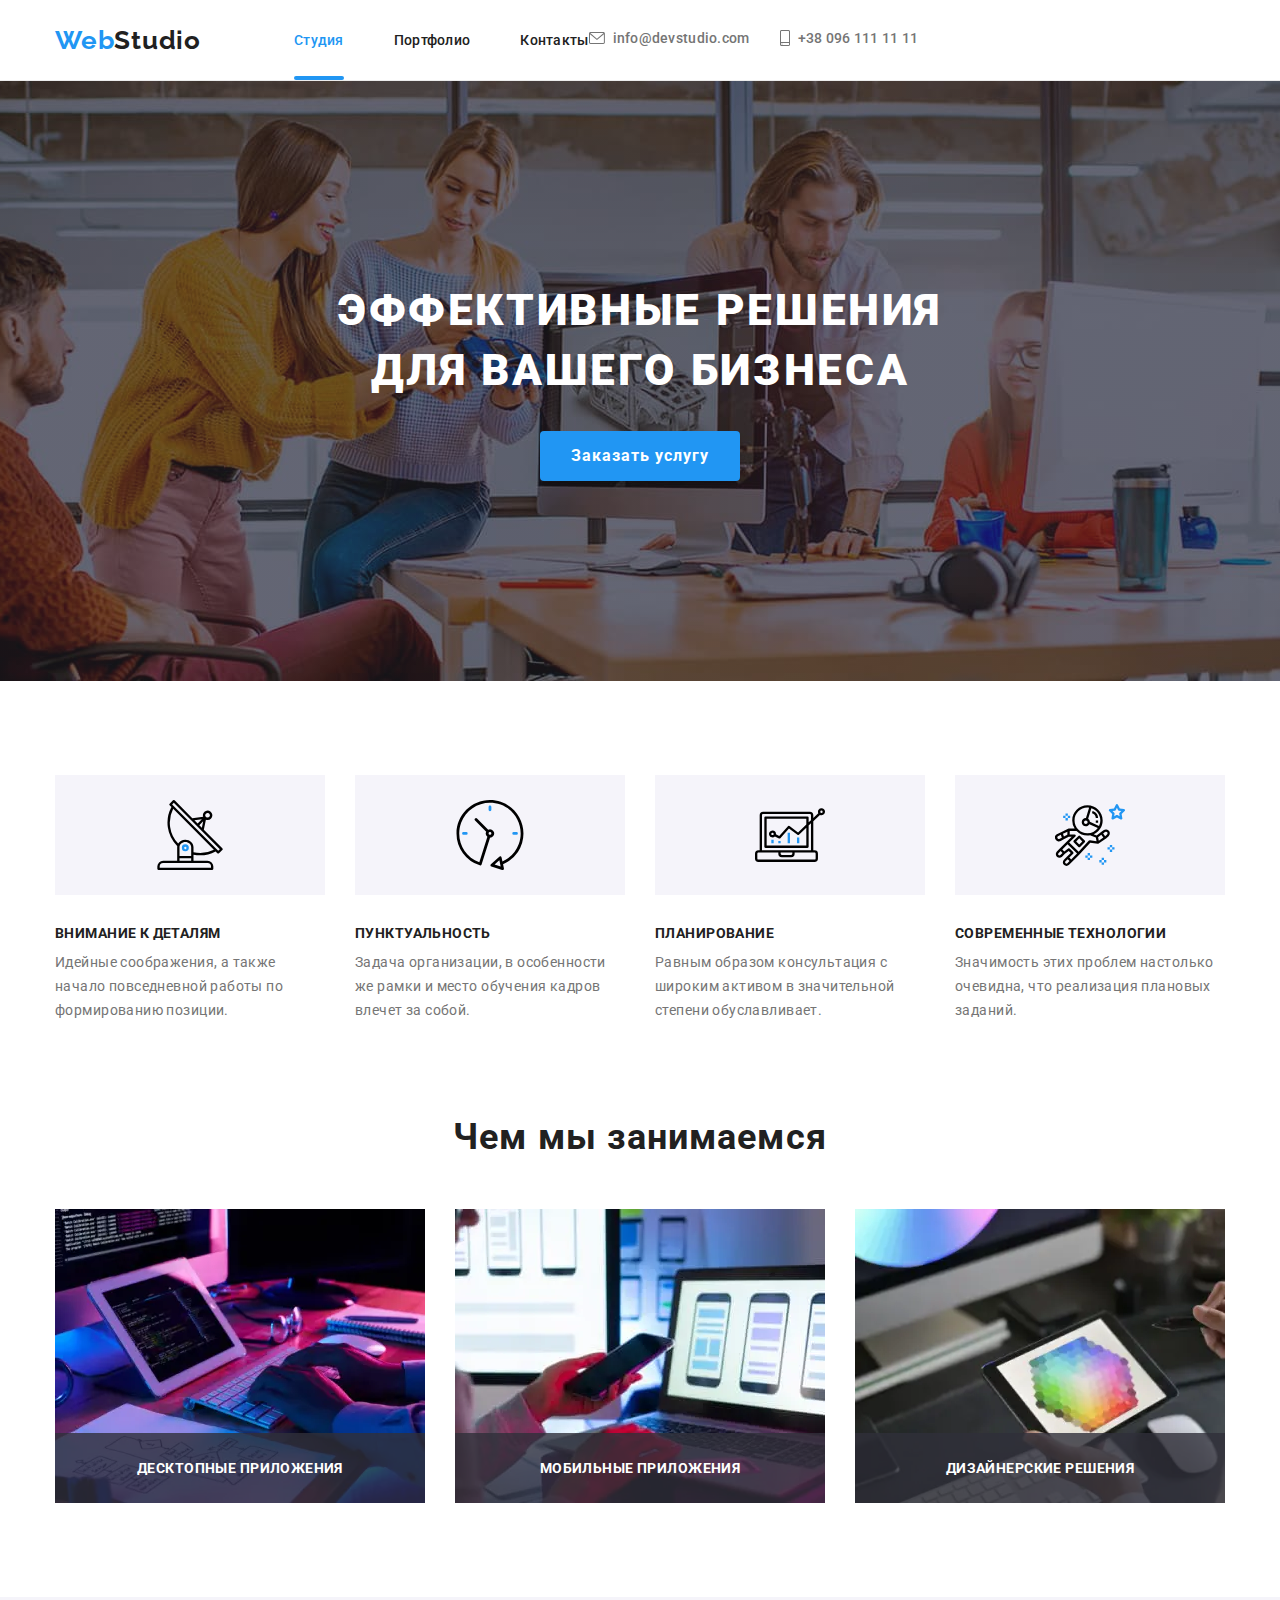
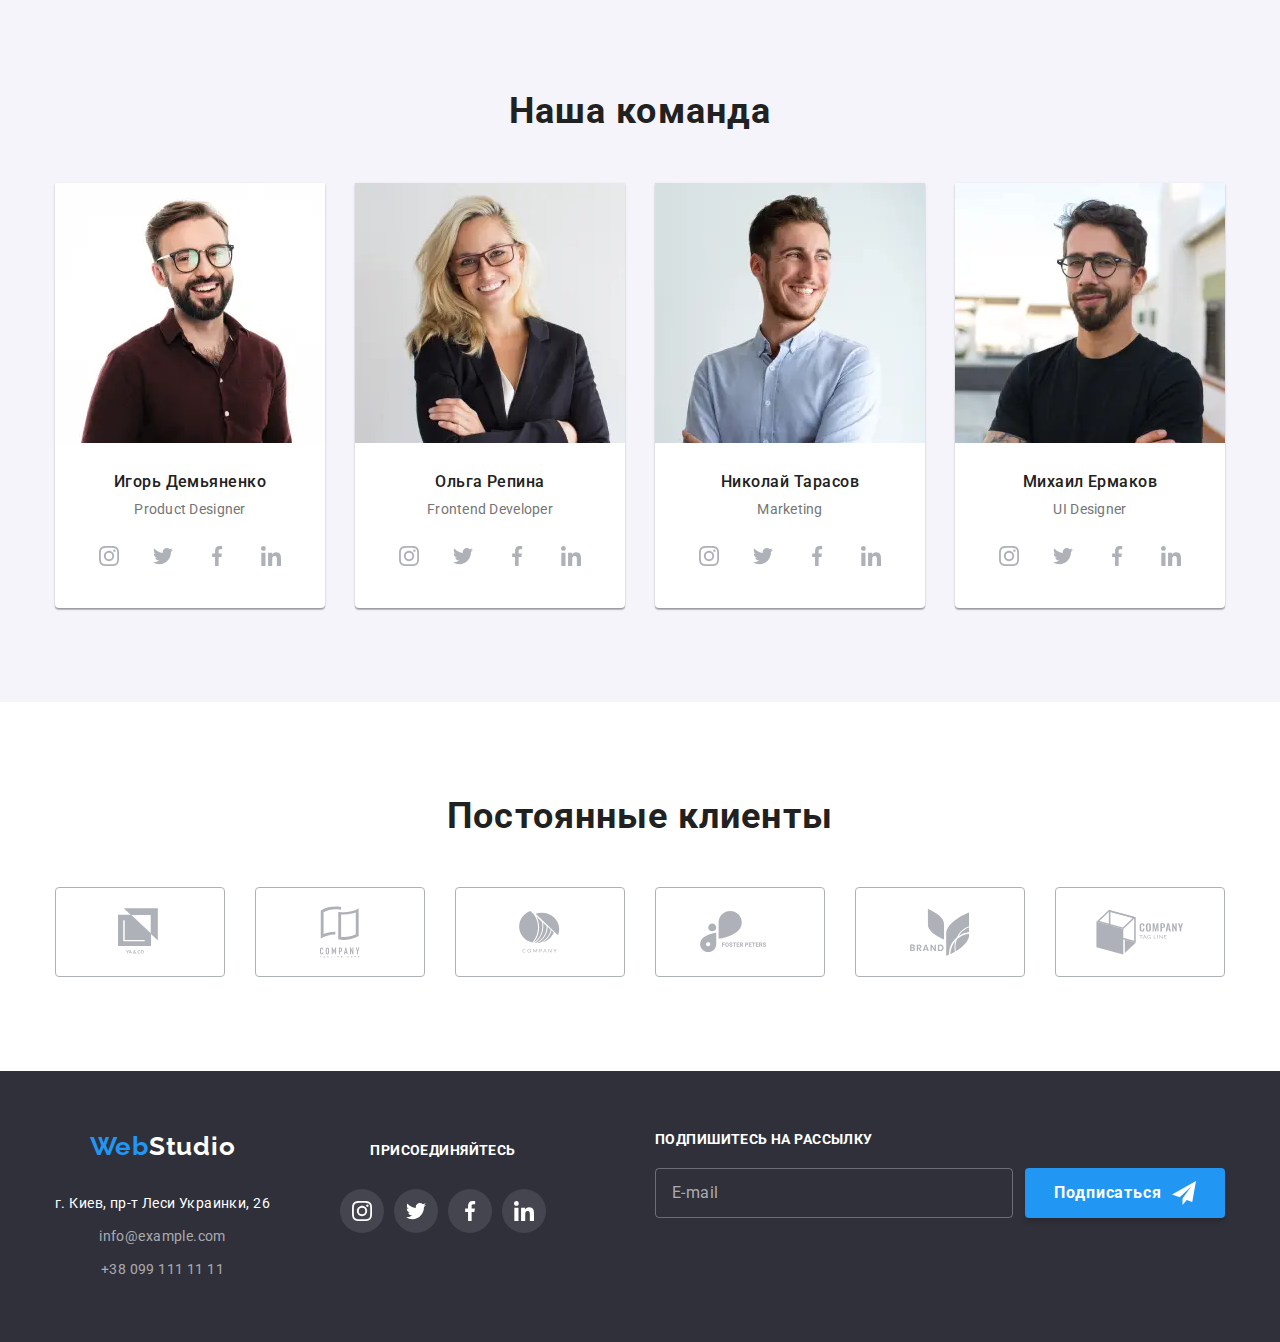
==== commit baa6c9d2: "добавляет скрол к мобильному меню" ====
--- a/index.html
+++ b/index.html
@@ -10,7 +10,7 @@
     <link rel="stylesheet" href="./css/main.min.css" />
     <title>WebStudio</title>
   </head>
-  <body>
+  <body data-body>
     <!-- Header -->
     <header class="page-header">
       <div class="header-container">
@@ -36,6 +36,7 @@
           </svg>
         </button>
 
+        <!-- <div class="nav-wrapper"> -->
         <div class="navigation-links">
           <nav>
             <ul class="top-menu">
@@ -72,6 +73,7 @@
             </ul>
           </address>
         </div>
+        <!-- </div> -->
       </div>
     </header>
     <main>
--- a/css/main.min.css
+++ b/css/main.min.css
@@ -1 +1,2 @@
-/*! modern-normalize v1.0.0 | MIT License | https://github.com/sindresorhus/modern-normalize */*,*::before,*::after{box-sizing:border-box}:root{tab-size:4}html{line-height:1.15;-webkit-text-size-adjust:100%}body{margin:0}body{font-family:system-ui,-apple-system,"Segoe UI",Roboto,Helvetica,Arial,sans-serif,"Apple Color Emoji","Segoe UI Emoji"}hr{height:0;color:inherit}abbr[title]{text-decoration:underline dotted}b,strong{font-weight:bolder}code,kbd,samp,pre{font-family:ui-monospace, SFMono-Regular, Consolas, 'Liberation Mono', Menlo, monospace;font-size:1em}small{font-size:80%}sub,sup{font-size:75%;line-height:0;position:relative;vertical-align:baseline}sub{bottom:-0.25em}sup{top:-0.5em}table{text-indent:0;border-color:inherit}button,input,optgroup,select,textarea{font-family:inherit;font-size:100%;line-height:1.15;margin:0}button,select{text-transform:none}button,[type='button'],[type='reset'],[type='submit']{-webkit-appearance:button}::-moz-focus-inner{border-style:none;padding:0}:-moz-focusring{outline:1px dotted ButtonText}:-moz-ui-invalid{box-shadow:none}legend{padding:0}progress{vertical-align:baseline}::-webkit-inner-spin-button,::-webkit-outer-spin-button{height:auto}[type='search']{-webkit-appearance:textfield;outline-offset:-2px}::-webkit-search-decoration{-webkit-appearance:none}::-webkit-file-upload-button{-webkit-appearance:button;font:inherit}summary{display:list-item}.top-menu,.top-address,.advantage-list,.work-list,.team-list,.clients-list,.footer-address,.social{list-style:none;padding:0;margin:0}.logo,.top-menu--link,.top-address--link,.footer-address__link,.social-link{display:block;text-decoration:none;font-style:normal}.hero-container,.advantage-container,.work-container,.team-container,.clients-container,.footer-container{margin-left:auto;margin-right:auto;padding-left:15px;padding-right:15px;width:100%}@media screen and (min-width: 480px){.hero-container,.advantage-container,.work-container,.team-container,.clients-container,.footer-container{width:480px}}@media screen and (min-width: 768px){.hero-container,.advantage-container,.work-container,.team-container,.clients-container,.footer-container{width:768px}}@media screen and (min-width: 1200px){.hero-container,.advantage-container,.work-container,.team-container,.clients-container,.footer-container{width:1200px}}body{font-family:Roboto, sans-serif;font-style:normal;font-weight:400;font-size:14px;line-height:1.16;letter-spacing:0.02em;color:#757575}.button,.modal-button{padding-top:10px;padding-bottom:10px;font-weight:700;font-size:16px;line-height:1.87;letter-spacing:0.06em;width:200px;height:50px;background-color:#2196f3;color:#fff;box-shadow:0px 4px 4px rgba(0,0,0,0.15);border-radius:4px;border:0}.title{margin-top:0;margin-bottom:50px;font-weight:700;font-size:36px;line-height:1.16;letter-spacing:0.03em;text-align:center;color:#212121}.visually-hidden{position:absolute !important;clip:rect(1px 1px 1px 1px);clip:rect(1px, 1px, 1px, 1px);padding:0 !important;border:0 !important;height:1px !important;width:1px !important;overflow:hidden}img{display:block}button{cursor:pointer}.logo{font-family:Raleway, sans-serif;font-size:24px;font-weight:700;line-height:1.16;letter-spacing:0.03em;color:#212121}@media screen and (min-width: 768px){.logo{margin-right:88px}}@media screen and (min-width: 1200px){.logo{margin-right:93px}}.logo-accent{color:#2196f3}@media screen and (min-width: 1200px){.logo{margin-right:93px;font-size:26px;line-height:1.19}}.footer .logo{margin-right:0;margin-bottom:20px;color:#fff}@media screen and (min-width: 1200px){.footer .logo{margin-bottom:30px}}.menu-button{display:inline-flex;margin:0;margin-left:auto;padding:0;border:none;background-color:transparent}@media screen and (min-width: 768px){.menu-button{display:none}}@media screen and (max-width: 767px){.menu-button.is-open .icon-close,.menu-button.is-open ~ .navigation-links{display:block;z-index:1}}.menu-button.is-open .icon-menu{display:none}.menu-button:hover .mobile-menu-icon,.menu-button:focus .mobile-menu-icon{fill:#2196f3}.icon-close{display:none}.navigation-links{display:flex;width:100%;justify-content:space-between}@media screen and (max-width: 767px){.navigation-links{display:none;position:absolute;top:calc(100% + 1px);left:0;padding:60px 0;background-color:#fff;box-shadow:0px 4px 4px rgba(0,0,0,0.25)}}@media screen and (max-width: 767px){.top-menu{text-align:center;margin-bottom:60px}.top-menu .item:not(:last-child){margin-bottom:40px}}@media screen and (min-width: 768px){.top-menu{display:flex;height:80px;align-items:center}.top-menu .item:not(:last-child){margin-right:50px}}.top-menu--link{position:relative;display:inline-flex;font-weight:500;font-size:18px;line-height:1.16;letter-spacing:0.02em;color:#212121;transition:color 250ms cubic-bezier(0.4, 0, 0.2, 1)}@media screen and (min-width: 768px){.top-menu--link{font-size:14px;align-items:center;height:80px}}.top-menu--link.current{position:relative}.top-menu--link.current::before{content:'';position:absolute;top:calc(100% + 8px);left:0;width:100%;height:4px;border-radius:2px;background-color:#2196f3}@media screen and (min-width: 768px){.top-menu--link.current::before{top:calc(100% - 4px)}}.top-menu--link:hover,.top-menu--link:focus{color:#2196f3}.current{color:#2196f3}.page-header{position:relative;border-bottom:1px solid #ececec}.header-container{display:flex;align-items:center;height:60px;padding:0 15px;margin:0 auto}@media screen and (min-width: 480px){.header-container{width:480px}}@media screen and (min-width: 768px){.header-container{width:768px;margin:0 auto;height:80px}}@media screen and (min-width: 1200px){.header-container{width:1200px}}@media screen and (max-width: 767px){.top-address{text-align:center}}@media screen and (min-width: 1200px){.top-address{display:flex}}@media screen and (max-width: 767px){.top-address .item:not(:last-child){margin-bottom:16px}}@media screen and (max-width: 1199px){.top-address .item:not(:last-child){margin-bottom:10px}}@media screen and (min-width: 1200px){.top-address .item:not(:last-child){margin-right:30px}}.top-address--link{display:inline-flex;align-items:center;font-weight:500;font-size:18px;line-height:1.16;letter-spacing:0.02em;color:#757575}@media screen and (min-width: 768px){.top-address--link{font-size:12px;line-height:1.16}}@media screen and (min-width: 1200px){.top-address--link{font-size:14px}}.top-address--link:hover,.top-address--link:focus{color:#2196f3}.top-address--link:hover .mail-svg,.top-address--link:focus .mail-svg{fill:#2196f3}.top-address--link:hover .phone-svg,.top-address--link:focus .phone-svg{fill:#2196f3}.mail-svg{margin-right:10px;fill:#757575;transition:fill 250ms cubic-bezier(0.4, 0, 0.2, 1)}@media screen and (min-width: 768px){.mail-svg{margin-right:8px}}.phone-svg{margin-right:10px;fill:#757575;transition:fill 250ms cubic-bezier(0.4, 0, 0.2, 1)}@media screen and (min-width: 768px){.phone-svg{margin-right:8px}}@media screen and (min-width: 768px){.address-header{display:flex;align-items:center;margin-left:auto}}.hero{padding-top:50px;padding-bottom:50px;margin:0 auto;display:flex;align-items:center;height:400px;width:100%;background-color:#212121;background-image:linear-gradient(rgba(47,48,58,0.4), rgba(47,48,58,0.4)),url("../image/hero-mobil.jpg");background-size:cover;background-position:50% 50%}@media screen and (min-width: 1200px){.hero{max-width:1600px;height:600px}}@media screen and (min-device-pixel-ratio: 2), screen and (min-resolution: 192dpi), screen and (min-resolution: 2dppx){.hero{background-image:linear-gradient(rgba(47,48,58,0.4), rgba(47,48,58,0.4)),url("../image/hero-mobil2x.jpg")}}@media screen and (min-width: 481px){.hero{background-image:linear-gradient(rgba(47,48,58,0.4), rgba(47,48,58,0.4)),url("../image/hero-tablet.jpg")}}@media screen and (min-width: 481px) and (min-device-pixel-ratio: 2), screen and (min-width: 481px) and (min-resolution: 192dpi), screen and (min-width: 481px) and (min-resolution: 2dppx){.hero{background-image:linear-gradient(rgba(47,48,58,0.4), rgba(47,48,58,0.4)),url("../image/hero-tablet2x.jpg")}}@media screen and (min-width: 769px){.hero{background-image:linear-gradient(rgba(47,48,58,0.4), rgba(47,48,58,0.4)),url("../image/hero-desc.jpg")}}@media screen and (min-width: 769px) and (min-device-pixel-ratio: 2), screen and (min-width: 769px) and (min-resolution: 192dpi), screen and (min-width: 769px) and (min-resolution: 2dppx){.hero{background-image:linear-gradient(rgba(47,48,58,0.4), rgba(47,48,58,0.4)),url("../image/hero-desc2x.jpg")}}.hero-container{display:flex;flex-direction:column;justify-content:center;align-items:center}.main-title{margin-top:0;margin-bottom:30px;margin-left:auto;margin-right:auto;font-weight:900;font-size:26px;line-height:1.62;text-align:center;letter-spacing:0.06em;text-transform:uppercase;color:#fff;max-width:360px}@media screen and (min-width: 1200px){.main-title{font-size:44px;line-height:1.36;max-width:696px}}.advantage{padding-top:60px;padding-bottom:60px}@media screen and (min-width: 1200px){.advantage{padding-top:94px;padding-bottom:94px}}.advantage .text{margin-top:0;margin-bottom:0;line-height:1.71;letter-spacing:0.03em}@media screen and (min-width: 768px){.advantage-list{display:flex;flex-wrap:wrap;margin:-15px}}.advantage-title{margin-top:0;margin-bottom:10px;font-size:14px;font-weight:700;letter-spacing:0.03em;text-transform:uppercase;color:#212121}.advantage--icon{display:flex;margin-bottom:30px;align-items:center;justify-content:center;height:120px;background-color:#f5f4fa}.advantage .item{max-width:450px}@media screen and (min-width: 768px){.advantage .item{max-width:calc((100% - 60px) / 2);margin:15px}}@media screen and (min-width: 1200px){.advantage .item{max-width:calc((100% - 120px) / 4)}}.work{display:none;margin-bottom:94px}@media screen and (min-width: 1200px){.work{display:block}}.work-list{display:flex}.work .item{position:relative;width:370px}.work .item:not(:last-child){margin-right:30px}.work--title{display:flex;align-items:center;justify-content:center;position:absolute;bottom:0;left:0;margin-top:0;margin-bottom:0;width:100%;height:70px;font-weight:700;font-size:14px;letter-spacing:0.03em;text-transform:uppercase;color:#fff;background:rgba(47,48,58,0.8)}.team{padding-top:60px;padding-bottom:60px;background-color:#f5f4fa}@media screen and (min-width: 1200px){.team{padding-top:94px;padding-bottom:94px}}.team-list{margin:-15px}@media screen and (min-width: 768px){.team-list{display:flex;flex-wrap:wrap}}.team .item{margin:15px;padding-bottom:24px;max-width:450px;box-shadow:0px 1px 3px rgba(0,0,0,0.12),0px 1px 1px rgba(0,0,0,0.14),0px 2px 1px rgba(0,0,0,0.2);border-radius:0px 0px 4px 4px;background-color:#fff}@media screen and (min-width: 768px){.team .item{max-width:calc((100% - 60px) / 2)}}@media screen and (min-width: 1200px){.team .item{padding-bottom:30px;max-width:calc((100% - 120px) / 4)}}.name{margin-top:0;margin-bottom:10px;font-weight:500;font-size:16px;line-height:1.18;letter-spacing:0.03em;text-align:center;color:#212121}.specialty{margin-top:0;margin-bottom:16px;text-align:center}.photo{width:100%;margin-bottom:30px}.clients{margin-top:60px;margin-bottom:60px}@media screen and (min-width: 1200px){.clients{margin-top:94px;margin-bottom:94px}}.clients-list{display:flex;flex-wrap:wrap;margin:-15px}.clients-item{margin:15px;width:calc((100% - 60px) / 2)}@media screen and (min-width: 768px){.clients-item{width:calc((100% - 90px) / 3)}}@media screen and (min-width: 1200px){.clients-item{width:calc((100% - 180px) / 6)}}.clients-svg{fill:#afb1b8;transition:fill 250ms cubic-bezier(0.4, 0, 0.2, 1)}.clients-link{display:flex;justify-content:center;align-items:center;height:90px;border:1px solid #afb1b8;box-sizing:border-box;border-radius:4px;transition:border-color 250ms cubic-bezier(0.4, 0, 0.2, 1)}@media screen and (min-width: 768px){.clients-link{max-width:226px}}.clients-link:hover,.clients-link:focus{border-color:#2196f3}.clients-link:hover .clients-svg,.clients-link:focus .clients-svg{fill:#2196f3}.footer{padding-top:60px;padding-bottom:60px;background-color:#2f303a}@media screen and (min-width: 1200px){.footer-container{display:flex;justify-content:space-between}}.footer .address{text-align:center}@media screen and (max-width: 767px){.footer .address{margin-bottom:60px}}@media screen and (min-width: 1200px){.footer .address{margin-right:70px;margin-left:0}}@media screen and (max-width: 1199px){.footer-wrapper{margin-bottom:60px}}@media screen and (min-width: 768px){.footer-wrapper{display:flex;align-items:baseline;justify-content:space-around}}.footer-address{font-size:14px;line-height:1.71;letter-spacing:0.03em}.footer-address .contact-address{color:#fff}.footer-address .item:not(:last-child){margin-bottom:8px}@media screen and (min-width: 1200px){.footer-address .item:not(:last-child){margin-bottom:9px}}.footer-address .item:first-child .footer-address__link{color:#fff}.footer-address__link{color:rgba(255,255,255,0.6)}.backdrop{position:fixed;display:flex;top:0;left:0;width:100%;height:100%;background-color:rgba(0,0,0,0.2);opacity:1;overflow-y:scroll;transition:opacity 250ms cubic-bezier(0.4, 0, 0.2, 1)}.modal{position:relative;margin:auto;padding:40px;transform:scale(1);max-width:calc(100% - 20px);width:450px;background:#fff;box-shadow:0px 1px 3px rgba(0,0,0,0.12),0px 1px 1px rgba(0,0,0,0.14),0px 2px 1px rgba(0,0,0,0.2);border-radius:4px;opacity:1;transition:transform 250ms cubic-bezier(0.4, 0, 0.2, 1),opacity 250ms cubic-bezier(0.4, 0, 0.2, 1)}@media screen and (min-width: 1200px){.modal{width:528px}}.modal-title{margin-top:0;margin-bottom:30px;font-weight:700;font-size:20px;line-height:1.5;text-align:center;letter-spacing:0.03em;color:#212121}@media screen and (min-width: 1200px){.modal-title{line-height:1.15}}.modal-button{display:block;margin:0 auto}.modal-svg{position:absolute;left:12px;top:50%;transform:translateY(-50%);transition:fill 250ms cubic-bezier(0.4, 0, 0.2, 1)}.modal-btn{position:absolute;display:flex;align-items:center;justify-content:center;padding:0;top:8px;right:8px;width:30px;height:30px;background:#fff;border:1px solid rgba(0,0,0,0.1);border-radius:50%;transition:fill 250ms cubic-bezier(0.4, 0, 0.2, 1)}.modal-btn-btn:hover,.modal-btn-btn:focus{fill:#2196f3}.backdrop.is-hidden{opacity:0;pointer-events:none}.backdrop.is-hidden .modal{transform:scale(0.7);opacity:0}.modal-input{padding-left:42px;width:100%;height:40px;border:1px solid rgba(33,33,33,0.2);border-radius:4px;transition:border-color 250ms cubic-bezier(0.4, 0, 0.2, 1)}.modal-input:focus{outline:none;border:1px solid #2196f3}.modal-input:focus ~ .modal-svg{fill:#2196f3}.modal-input:not(:placeholder-shown) ~ .modal-svg{fill:#2196f3}.modal-label{position:relative;display:block;margin-bottom:28px}.modal-label-text{position:absolute;left:0;top:-18px}.modal-label-textarea{position:relative;display:block;margin-bottom:20px}.modal-textarea{padding:12px 16px;width:100%;height:120px;border:1px solid rgba(33,33,33,0.2);border-radius:4px;resize:none;transition:border-color 250ms cubic-bezier(0.4, 0, 0.2, 1)}.modal-textarea:focus{outline:none;border:1px solid #2196f3}.modal-textarea::placeholder{letter-spacing:0.01em;color:rgba(117,117,117,0.5)}.label-policy{display:flex;align-items:baseline;margin-bottom:30px}@media screen and (min-width: 1200px){.label-policy{align-items:center}}.label-policy-text{display:flex;flex-wrap:wrap;font-size:12px;line-height:1.17;letter-spacing:0.03em;color:#757575}@media screen and (min-width: 1200px){.label-policy-text{font-size:14px;line-height:1.71}}.policy-link{display:block;height:19px;color:#2196f3;margin-left:3px;border-bottom:1px solid #2196f3;text-decoration:none}.label-policy-check{display:flex;justify-content:center;align-items:center;margin-right:7px;width:16px;height:15px;border:1px solid #212121;border-radius:2px;transition:background-color 250ms cubic-bezier(0.4, 0, 0.2, 1),border-color 250ms cubic-bezier(0.4, 0, 0.2, 1)}.policy-check-input:checked ~ .label-policy-check{background-color:#2196f3;border:1px solid #2196f3}.social{display:flex;justify-content:center}.social-item:not(:last-child){margin-right:10px}.social-svg{fill:#afb1b8;transition:fill 250ms cubic-bezier(0.4, 0, 0.2, 1)}.social-link{display:flex;justify-content:center;align-items:center;width:44px;height:44px;border-radius:50%;transition:background-color 250ms cubic-bezier(0.4, 0, 0.2, 1)}.social-link:hover,.social-link:focus{background-color:#2196f3}.social-link:hover .social-svg,.social-link:focus .social-svg{fill:#fff}.subscribe--title{margin-top:0;margin-bottom:20px;font-weight:700;letter-spacing:0.03em;text-transform:uppercase;color:#fff}@media screen and (max-width: 1199px){.subscribe--title{text-align:center}}.user-email{padding-left:16px;margin-bottom:20px;max-width:450px;width:100%;height:50px;border:1px solid rgba(255,255,255,0.3);box-sizing:border-box;border-radius:4px;background-color:transparent;color:#fff}@media screen and (min-width: 1200px){.user-email{width:358px}}.user-email::placeholder{font-size:16px;line-height:1.25;letter-spacing:0.03em;color:rgba(255,255,255,0.6)}.user-email:focus{outline:none}.subscribe--label{position:relative;margin-right:12px}@media screen and (min-width: 767px){.subscribe--label{display:block}}.subscribe--button__text{margin-right:10px;font-weight:700;font-size:16px;line-height:1.87;letter-spacing:0.06em;color:#fff}.subscribe .button,.subscribe .modal-button{display:inline-flex;align-items:center;justify-content:center}.subscribe-form{text-align:center}@media screen and (min-width: 1200px){.subscribe-form{display:flex}}.join{text-align:center}@media screen and (min-width: 1200px){.join{margin-right:93px}}.join-title{display:inline-block;margin-bottom:20px;font-weight:700;letter-spacing:0.03em;text-transform:uppercase;color:#fff}@media screen and (min-width: 1200px){.join-title{margin-bottom:30px}}.join .social-link{background:rgba(255,255,255,0.1);transition:background-color 250ms cubic-bezier(0.4, 0, 0.2, 1)}.join .social-svg{fill:#fff}.join .social-link:hover,.join .social-link:focus{background-color:#2196f3}
+/*! modern-normalize v1.0.0 | MIT License | https://github.com/sindresorhus/modern-normalize */*,*::before,*::after{box-sizing:border-box}:root{-moz-tab-size:4;tab-size:4}html{line-height:1.15;-webkit-text-size-adjust:100%}body{margin:0}body{font-family:system-ui,-apple-system,"Segoe UI",Roboto,Helvetica,Arial,sans-serif,"Apple Color Emoji","Segoe UI Emoji"}hr{height:0;color:inherit}abbr[title]{text-decoration:underline dotted}b,strong{font-weight:bolder}code,kbd,samp,pre{font-family:ui-monospace, SFMono-Regular, Consolas, 'Liberation Mono', Menlo, monospace;font-size:1em}small{font-size:80%}sub,sup{font-size:75%;line-height:0;position:relative;vertical-align:baseline}sub{bottom:-0.25em}sup{top:-0.5em}table{text-indent:0;border-color:inherit}button,input,optgroup,select,textarea{font-family:inherit;font-size:100%;line-height:1.15;margin:0}button,select{text-transform:none}button,[type='button'],[type='reset'],[type='submit']{-webkit-appearance:button}::-moz-focus-inner{border-style:none;padding:0}:-moz-focusring{outline:1px dotted ButtonText}:-moz-ui-invalid{box-shadow:none}legend{padding:0}progress{vertical-align:baseline}::-webkit-inner-spin-button,::-webkit-outer-spin-button{height:auto}[type='search']{-webkit-appearance:textfield;outline-offset:-2px}::-webkit-search-decoration{-webkit-appearance:none}::-webkit-file-upload-button{-webkit-appearance:button;font:inherit}summary{display:list-item}.top-menu,.top-address,.advantage-list,.work-list,.team-list,.clients-list,.footer-address,.social{list-style:none;padding:0;margin:0}@media screen and (min-width: 1200px){.top-menu,.top-address,.advantage-list,.work-list,.team-list,.clients-list,.footer-address,.social{list-style:none;padding:0;margin:0}}.logo,.top-menu--link,.top-address--link,.footer-address__link,.social-link{display:block;text-decoration:none;font-style:normal}.hero-container,.advantage-container,.work-container,.team-container,.clients-container,.footer-container{margin-left:auto;margin-right:auto;padding-left:15px;padding-right:15px;width:100%}@media screen and (min-width: 480px){.hero-container,.advantage-container,.work-container,.team-container,.clients-container,.footer-container{width:480px}}@media screen and (min-width: 768px){.hero-container,.advantage-container,.work-container,.team-container,.clients-container,.footer-container{width:768px}}@media screen and (min-width: 1200px){.hero-container,.advantage-container,.work-container,.team-container,.clients-container,.footer-container{width:1200px}}body{font-family:Roboto, sans-serif;font-style:normal;font-weight:400;font-size:14px;line-height:1.16;letter-spacing:0.02em;color:#757575}.button,.modal-button{padding-top:10px;padding-bottom:10px;font-weight:700;font-size:16px;line-height:1.87;letter-spacing:0.06em;width:200px;height:50px;background-color:#2196f3;color:#fff;box-shadow:0px 4px 4px rgba(0,0,0,0.15);border-radius:4px;border:0}.title{margin-top:0;margin-bottom:50px;font-weight:700;font-size:36px;line-height:1.16;letter-spacing:0.03em;text-align:center;color:#212121}.visually-hidden{position:absolute !important;clip:rect(1px 1px 1px 1px);clip:rect(1px, 1px, 1px, 1px);padding:0 !important;border:0 !important;height:1px !important;width:1px !important;overflow:hidden}img{display:block}button{cursor:pointer}.logo{font-family:Raleway, sans-serif;font-size:24px;font-weight:700;line-height:1.16;letter-spacing:0.03em;color:#212121}@media screen and (min-width: 768px){.logo{margin-right:88px}}@media screen and (min-width: 1200px){.logo{margin-right:93px}}.logo-accent{color:#2196f3}@media screen and (min-width: 1200px){.logo{margin-right:93px;font-size:26px;line-height:1.19}}.footer .logo{margin-right:0;margin-bottom:20px;color:#fff}@media screen and (min-width: 1200px){.footer .logo{margin-bottom:30px}}.menu-button{display:inline-flex;margin:0;margin-left:auto;padding:0;border:none;background-color:transparent}@media screen and (min-width: 768px){.menu-button{display:none}}@media screen and (max-width: 767px){.menu-button.is-open .icon-close{opacity:1}}@media screen and (max-width: 767px){.menu-button.is-open ~ .nav-wrapper{transform:translateX(0)}}@media screen and (max-width: 767px){.menu-button.is-open ~ .navigation-links{transform:translateX(0);pointer-events:auto}}.menu-button.is-open .icon-menu{opacity:0}.menu-button:hover .mobile-menu-icon,.menu-button:focus .mobile-menu-icon{fill:#2196f3}.icon-close{opacity:0}@media screen and (max-width: 767px){.navigation-links{position:absolute;pointer-events:none;top:61px;left:0;right:0;bottom:0;max-height:420px;overflow-y:scroll;z-index:1;transform:translateX(-100%);padding:60px 0;background-color:#fff;box-shadow:0px 4px 4px rgba(0,0,0,0.25);transition:transform 250ms cubic-bezier(0.4, 0, 0.2, 1)}}@media screen and (min-width: 768px){.navigation-links{display:flex;justify-content:space-between}}@media screen and (max-width: 767px){.top-menu{text-align:center;margin-bottom:60px}.top-menu .item:not(:last-child){margin-bottom:40px}}@media screen and (min-width: 768px){.top-menu{display:flex;height:80px;align-items:center}.top-menu .item:not(:last-child){margin-right:50px}}.top-menu--link{position:relative;display:inline-flex;font-weight:500;font-size:18px;line-height:1.16;letter-spacing:0.02em;color:#212121;transition:color 250ms cubic-bezier(0.4, 0, 0.2, 1)}@media screen and (min-width: 768px){.top-menu--link{font-size:14px;align-items:center;height:80px}}.top-menu--link.current{position:relative}.top-menu--link.current::before{content:'';position:absolute;top:calc(100% + 8px);left:0;width:100%;height:4px;border-radius:2px;background-color:#2196f3}@media screen and (min-width: 768px){.top-menu--link.current::before{top:calc(100% - 4px)}}.top-menu--link:hover,.top-menu--link:focus{color:#2196f3}.current{color:#2196f3}.stop-scroll{overflow:hidden}.page-header{border-bottom:1px solid #ececec}.header-container{display:flex;align-items:center;height:60px;padding:0 15px;margin:0 auto}@media screen and (min-width: 480px){.header-container{width:480px}}@media screen and (min-width: 768px){.header-container{width:768px;margin:0 auto;height:80px}}@media screen and (min-width: 1200px){.header-container{width:1200px}}@media screen and (max-width: 767px){.top-address{text-align:center}}@media screen and (min-width: 1200px){.top-address{display:flex}}@media screen and (max-width: 767px){.top-address .item:not(:last-child){margin-bottom:16px}}@media screen and (min-width: 768px) and (max-width: 1199px){.top-address .item:not(:last-child){margin-bottom:10px}}@media screen and (min-width: 1200px){.top-address .item:not(:last-child){margin-right:30px}}.top-address--link{display:inline-flex;align-items:center;font-weight:500;font-size:18px;line-height:1.16;letter-spacing:0.02em;color:#757575}@media screen and (min-width: 768px){.top-address--link{font-size:12px;line-height:1.16}}@media screen and (min-width: 1200px){.top-address--link{font-size:14px}}.top-address--link:hover,.top-address--link:focus{color:#2196f3}.top-address--link:hover .mail-svg,.top-address--link:focus .mail-svg{fill:#2196f3}.top-address--link:hover .phone-svg,.top-address--link:focus .phone-svg{fill:#2196f3}.mail-svg{margin-right:10px;fill:#757575;transition:fill 250ms cubic-bezier(0.4, 0, 0.2, 1)}@media screen and (min-width: 768px){.mail-svg{margin-right:8px}}.phone-svg{margin-right:10px;fill:#757575;transition:fill 250ms cubic-bezier(0.4, 0, 0.2, 1)}@media screen and (min-width: 768px){.phone-svg{margin-right:8px}}@media screen and (min-width: 768px){.address-header{display:flex;align-items:center;margin-left:auto}}.hero{padding-top:50px;padding-bottom:50px;margin:0 auto;display:flex;align-items:center;height:400px;width:100%;background-color:#212121;background-image:linear-gradient(rgba(47,48,58,0.4), rgba(47,48,58,0.4)),url("../image/hero-mobil.jpg");background-size:cover;background-position:50% 50%}@media screen and (min-width: 1200px){.hero{max-width:1600px;height:600px}}@media screen and (min-device-pixel-ratio: 2), screen and (min-resolution: 192dpi), screen and (min-resolution: 2dppx){.hero{background-image:linear-gradient(rgba(47,48,58,0.4), rgba(47,48,58,0.4)),url("../image/hero-mobil2x.jpg")}}@media screen and (min-width: 481px){.hero{background-image:linear-gradient(rgba(47,48,58,0.4), rgba(47,48,58,0.4)),url("../image/hero-tablet.jpg")}}@media screen and (min-width: 481px) and (min-device-pixel-ratio: 2), screen and (min-width: 481px) and (min-resolution: 192dpi), screen and (min-width: 481px) and (min-resolution: 2dppx){.hero{background-image:linear-gradient(rgba(47,48,58,0.4), rgba(47,48,58,0.4)),url("../image/hero-tablet2x.jpg")}}@media screen and (min-width: 769px){.hero{background-image:linear-gradient(rgba(47,48,58,0.4), rgba(47,48,58,0.4)),url("../image/hero-desc.jpg")}}@media screen and (min-width: 769px) and (min-device-pixel-ratio: 2), screen and (min-width: 769px) and (min-resolution: 192dpi), screen and (min-width: 769px) and (min-resolution: 2dppx){.hero{background-image:linear-gradient(rgba(47,48,58,0.4), rgba(47,48,58,0.4)),url("../image/hero-desc2x.jpg")}}.hero-container{display:flex;flex-direction:column;justify-content:center;align-items:center}.main-title{margin-top:0;margin-bottom:30px;margin-left:auto;margin-right:auto;font-weight:900;font-size:26px;line-height:1.62;text-align:center;letter-spacing:0.06em;text-transform:uppercase;color:#fff;max-width:360px}@media screen and (min-width: 1200px){.main-title{font-size:44px;line-height:1.36;max-width:696px}}.advantage{padding-top:60px;padding-bottom:60px}@media screen and (min-width: 1200px){.advantage{padding-top:94px;padding-bottom:94px}}.advantage .text{margin-top:0;margin-bottom:0;line-height:1.71;letter-spacing:0.03em}@media screen and (min-width: 768px){.advantage-list{display:flex;flex-wrap:wrap;margin:-15px}}.advantage-title{margin-top:0;margin-bottom:10px;font-size:14px;font-weight:700;letter-spacing:0.03em;text-transform:uppercase;color:#212121}.advantage--icon{display:flex;margin-bottom:30px;align-items:center;justify-content:center;height:120px;background-color:#f5f4fa}.advantage .item{max-width:450px}@media screen and (min-width: 768px){.advantage .item{max-width:calc((100% - 60px) / 2);margin:15px}}@media screen and (min-width: 1200px){.advantage .item{max-width:calc((100% - 120px) / 4)}}.work{display:none}@media screen and (min-width: 1200px){.work{display:block;margin-bottom:94px}.work .item{position:relative;width:370px}.work .item:not(:last-child){margin-right:30px}.work--title{display:flex;align-items:center;justify-content:center;position:absolute;bottom:0;left:0;margin-top:0;margin-bottom:0;width:100%;height:70px;font-weight:700;font-size:14px;letter-spacing:0.03em;text-transform:uppercase;color:#fff;background:rgba(47,48,58,0.8)}}.work-list{display:flex}.team{padding-top:60px;padding-bottom:60px;background-color:#f5f4fa}@media screen and (min-width: 1200px){.team{padding-top:94px;padding-bottom:94px}}.team-list{margin:-15px}@media screen and (min-width: 768px){.team-list{display:flex;flex-wrap:wrap}}.team .item{margin:15px;padding-bottom:24px;max-width:450px;box-shadow:0px 1px 3px rgba(0,0,0,0.12),0px 1px 1px rgba(0,0,0,0.14),0px 2px 1px rgba(0,0,0,0.2);border-radius:0px 0px 4px 4px;background-color:#fff}@media screen and (min-width: 768px){.team .item{max-width:calc((100% - 60px) / 2)}}@media screen and (min-width: 1200px){.team .item{padding-bottom:30px;max-width:calc((100% - 120px) / 4)}}.name{margin-top:0;margin-bottom:10px;font-weight:500;font-size:16px;line-height:1.18;letter-spacing:0.03em;text-align:center;color:#212121}.specialty{margin-top:0;margin-bottom:16px;text-align:center}.photo{width:100%;margin-bottom:30px}.clients{margin-top:60px;margin-bottom:60px}@media screen and (min-width: 1200px){.clients{margin-top:94px;margin-bottom:94px}}.clients-list{display:flex;flex-wrap:wrap;margin:-15px}.clients-item{margin:15px;width:calc((100% - 60px) / 2)}@media screen and (min-width: 768px){.clients-item{width:calc((100% - 90px) / 3)}}@media screen and (min-width: 1200px){.clients-item{width:calc((100% - 180px) / 6)}}.clients-svg{fill:#afb1b8;transition:fill 250ms cubic-bezier(0.4, 0, 0.2, 1)}.clients-link{display:flex;justify-content:center;align-items:center;height:90px;border:1px solid #afb1b8;box-sizing:border-box;border-radius:4px;transition:border-color 250ms cubic-bezier(0.4, 0, 0.2, 1)}@media screen and (min-width: 768px){.clients-link{max-width:226px}}.clients-link:hover,.clients-link:focus{border-color:#2196f3}.clients-link:hover .clients-svg,.clients-link:focus .clients-svg{fill:#2196f3}.footer{padding-top:60px;padding-bottom:60px;background-color:#2f303a}@media screen and (min-width: 1200px){.footer-container{display:flex;justify-content:space-between}}.footer .address{text-align:center}@media screen and (max-width: 767px){.footer .address{margin-bottom:60px}}@media screen and (min-width: 1200px){.footer .address{margin-right:70px;margin-left:0}}@media screen and (max-width: 1199px){.footer-wrapper{margin-bottom:60px}}@media screen and (min-width: 768px){.footer-wrapper{display:flex;align-items:baseline;justify-content:space-around}}.footer-address{font-size:14px;line-height:1.71;letter-spacing:0.03em}.footer-address .item:not(:last-child){margin-bottom:8px}@media screen and (min-width: 1200px){.footer-address .item:not(:last-child){margin-bottom:9px}}.footer-address .item:first-child .footer-address__link{color:#fff}.footer-address__link{color:rgba(255,255,255,0.6)}.backdrop{position:fixed;display:flex;top:0;left:0;width:100%;height:100%;background-color:rgba(0,0,0,0.2);opacity:1;overflow-y:scroll;transition:opacity 250ms cubic-bezier(0.4, 0, 0.2, 1)}.modal{position:relative;margin:auto;padding:40px;transform:scale(1);max-width:calc(100% - 20px);width:450px;background:#fff;box-shadow:0px 1px 3px rgba(0,0,0,0.12),0px 1px 1px rgba(0,0,0,0.14),0px 2px 1px rgba(0,0,0,0.2);border-radius:4px;opacity:1;transition:transform 250ms cubic-bezier(0.4, 0, 0.2, 1),opacity 250ms cubic-bezier(0.4, 0, 0.2, 1)}@media screen and (min-width: 1200px){.modal{width:528px}}.modal-title{margin-top:0;margin-bottom:30px;font-weight:700;font-size:20px;line-height:1.5;text-align:center;letter-spacing:0.03em;color:#212121}@media screen and (min-width: 1200px){.modal-title{line-height:1.15}}.modal-button{display:block;margin:0 auto}.modal-svg{position:absolute;left:12px;top:50%;transform:translateY(-50%);transition:fill 250ms cubic-bezier(0.4, 0, 0.2, 1)}.modal-btn{position:absolute;display:flex;align-items:center;justify-content:center;padding:0;top:8px;right:8px;width:30px;height:30px;background:#fff;border:1px solid rgba(0,0,0,0.1);border-radius:50%;transition:fill 250ms cubic-bezier(0.4, 0, 0.2, 1)}.modal-btn-btn:hover,.modal-btn-btn:focus{fill:#2196f3}.backdrop.is-hidden{opacity:0;pointer-events:none}.backdrop.is-hidden .modal{transform:scale(0.7);opacity:0}.modal-input{padding-left:42px;width:100%;height:40px;border:1px solid rgba(33,33,33,0.2);border-radius:4px;transition:border-color 250ms cubic-bezier(0.4, 0, 0.2, 1)}.modal-input:focus{outline:none;border:1px solid #2196f3}.modal-input:focus ~ .modal-svg{fill:#2196f3}.modal-input:not(:placeholder-shown) ~ .modal-svg{fill:#2196f3}.modal-label{position:relative;display:block;margin-bottom:28px}.modal-label-text{position:absolute;left:0;top:-18px}.modal-label-textarea{position:relative;display:block;margin-bottom:20px}.modal-textarea{padding:12px 16px;width:100%;height:120px;border:1px solid rgba(33,33,33,0.2);border-radius:4px;resize:none;transition:border-color 250ms cubic-bezier(0.4, 0, 0.2, 1)}.modal-textarea:focus{outline:none;border:1px solid #2196f3}.modal-textarea::placeholder{letter-spacing:0.01em;color:rgba(117,117,117,0.5)}.label-policy{display:flex;align-items:baseline;margin-bottom:30px}@media screen and (min-width: 1200px){.label-policy{align-items:center}}.label-policy-text{display:flex;flex-wrap:wrap;font-size:12px;line-height:1.17;letter-spacing:0.03em;color:#757575}@media screen and (min-width: 1200px){.label-policy-text{font-size:14px;line-height:1.71}}.policy-link{display:block;height:19px;color:#2196f3;margin-left:3px;border-bottom:1px solid #2196f3;text-decoration:none}.label-policy-check{display:flex;justify-content:center;align-items:center;margin-right:7px;width:16px;height:15px;border:1px solid #212121;border-radius:2px;transition:background-color 250ms cubic-bezier(0.4, 0, 0.2, 1),border-color 250ms cubic-bezier(0.4, 0, 0.2, 1)}.policy-check-input:checked ~ .label-policy-check{background-color:#2196f3;border:1px solid #2196f3}.social{display:flex;justify-content:center}.social-item:not(:last-child){margin-right:10px}.social-svg{fill:#afb1b8;transition:fill 250ms cubic-bezier(0.4, 0, 0.2, 1)}.social-link{display:flex;justify-content:center;align-items:center;width:44px;height:44px;border-radius:50%;transition:background-color 250ms cubic-bezier(0.4, 0, 0.2, 1)}.social-link:hover,.social-link:focus{background-color:#2196f3}.social-link:hover .social-svg,.social-link:focus .social-svg{fill:#fff}.subscribe--title{margin-top:0;margin-bottom:20px;font-weight:700;letter-spacing:0.03em;text-transform:uppercase;color:#fff}@media screen and (max-width: 1199px){.subscribe--title{text-align:center}}.user-email{padding-left:16px;margin-bottom:20px;max-width:450px;width:100%;height:50px;border:1px solid rgba(255,255,255,0.3);box-sizing:border-box;border-radius:4px;background-color:transparent;color:#fff}@media screen and (min-width: 1200px){.user-email{width:358px}}.user-email::placeholder{font-size:16px;line-height:1.25;letter-spacing:0.03em;color:rgba(255,255,255,0.6)}.user-email:focus{outline:none}.subscribe--label{position:relative;margin-right:12px}@media screen and (min-width: 767px){.subscribe--label{display:block}}.subscribe--button__text{margin-right:10px;font-weight:700;font-size:16px;line-height:1.87;letter-spacing:0.06em;color:#fff}.subscribe .button,.subscribe .modal-button{display:inline-flex;align-items:center;justify-content:center}.subscribe-form{text-align:center}@media screen and (min-width: 1200px){.subscribe-form{display:flex}}.join{text-align:center}@media screen and (min-width: 1200px){.join{margin-right:93px}}.join-title{display:inline-block;margin-bottom:20px;font-weight:700;letter-spacing:0.03em;text-transform:uppercase;color:#fff}@media screen and (min-width: 1200px){.join-title{margin-bottom:30px}}.join .social-link{background:rgba(255,255,255,0.1);transition:background-color 250ms cubic-bezier(0.4, 0, 0.2, 1)}.join .social-svg{fill:#fff}.join .social-link:hover,.join .social-link:focus{background-color:#2196f3}
+/*# sourceMappingURL=main.min.css.map */